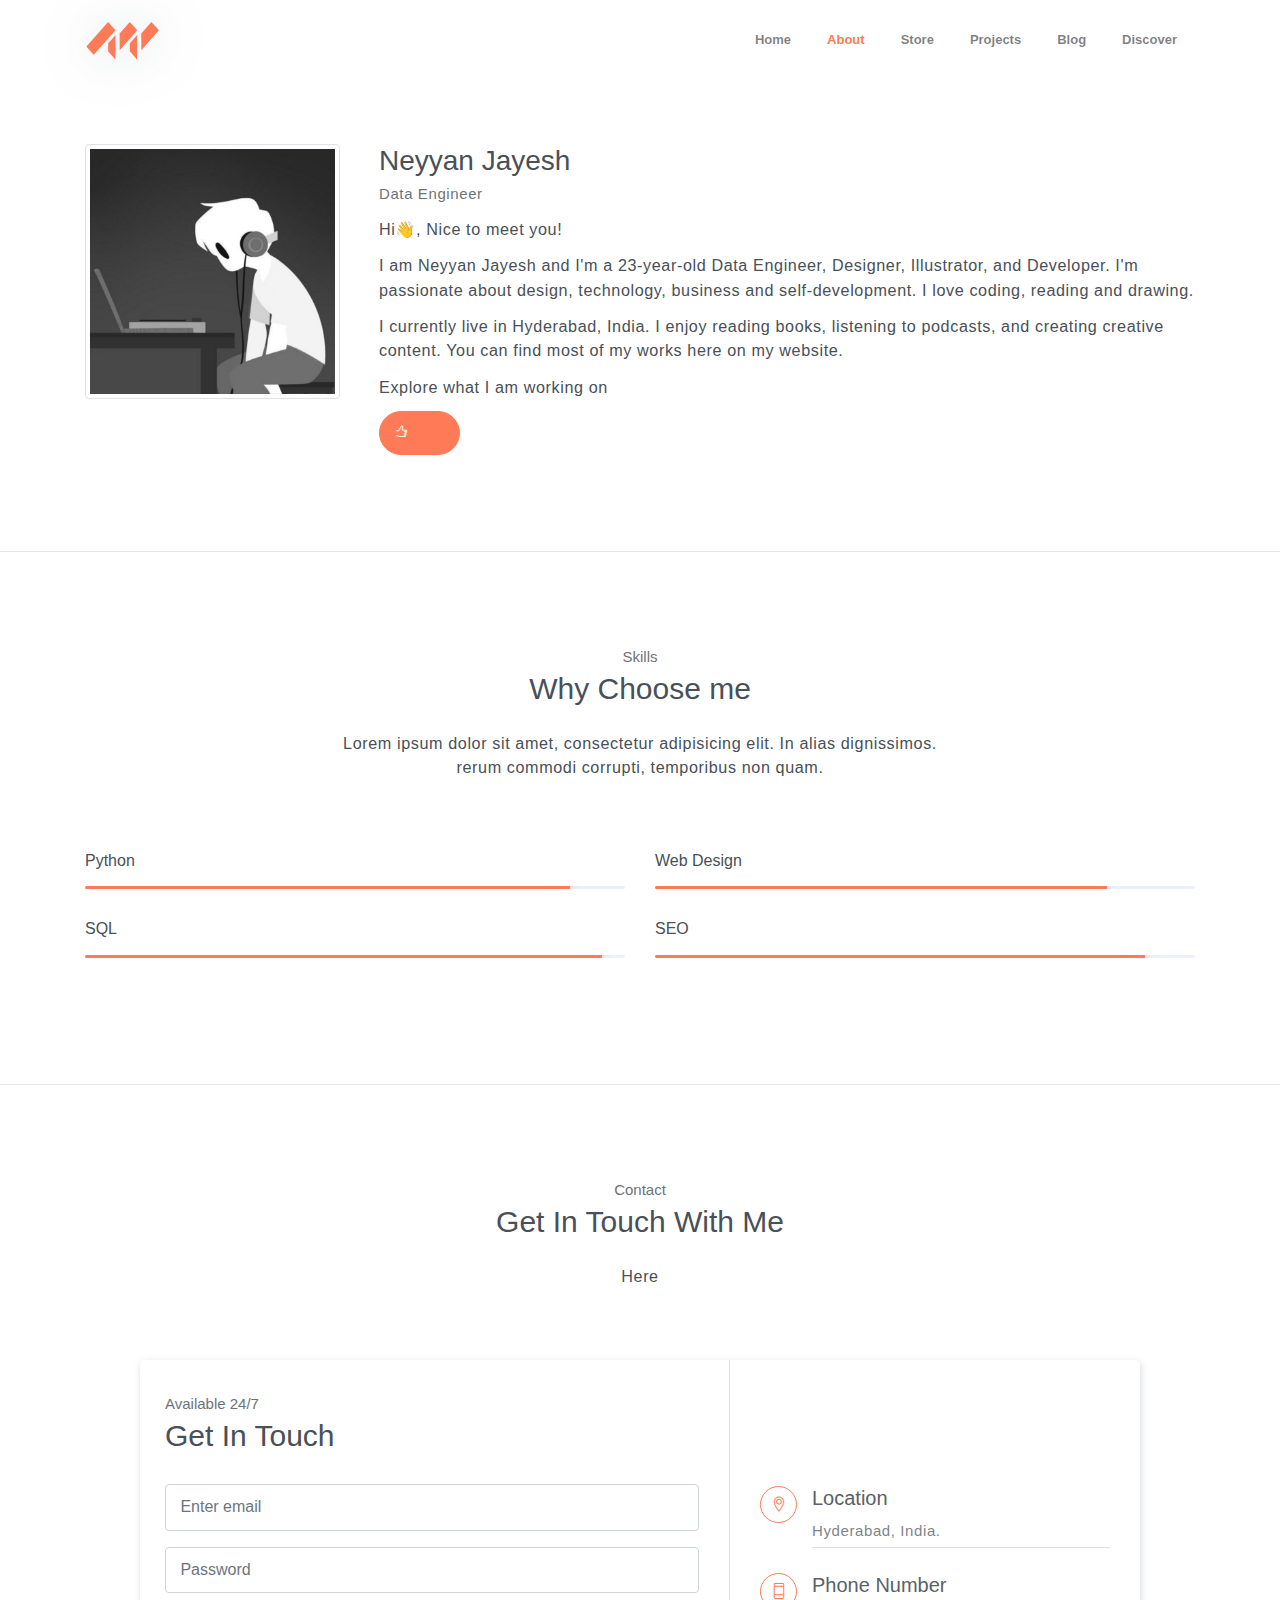
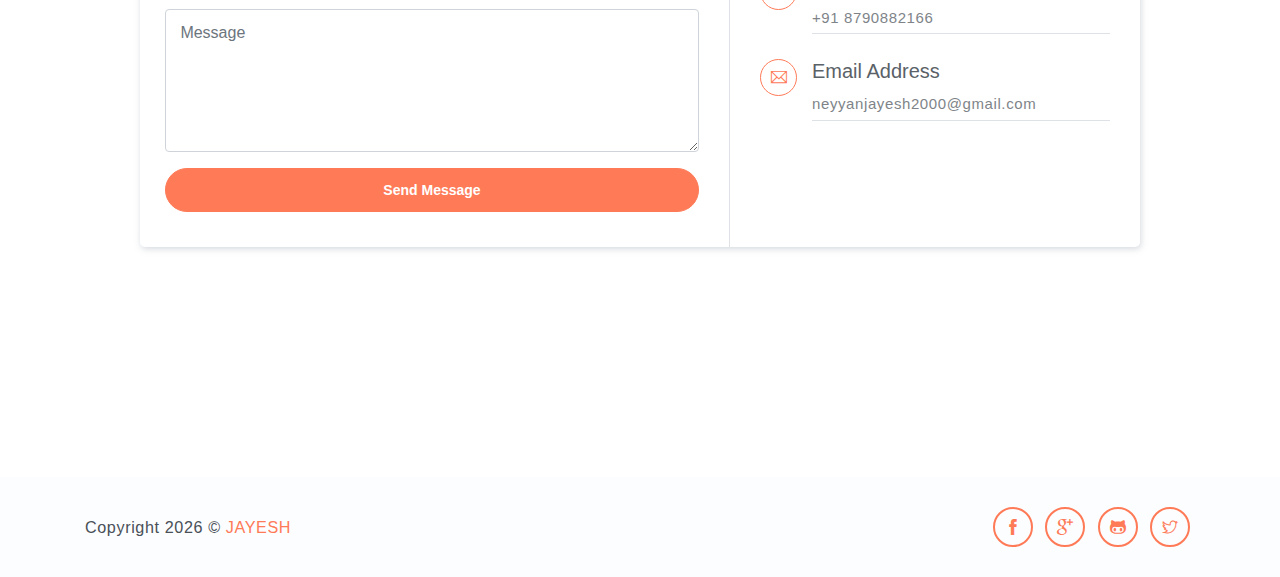
==== about.html @ e0ceaf3d "now" ====
<!DOCTYPE html>
<html lang="en">

<head>
    <title>Neyyan Jayesh | About</title>
    <meta charset="UTF-8">
    <meta name="viewport" content="width=device-width, initial-scale=1.0">
    <meta name="keywords" content="Neyyan Jayesh" />
    <meta name="description" content="Neyyan Jayesh's Personal portfolio." />
    <!-- Robot.txt -->
    <meta name="robots" content="index,follow" />
    <meta name="Googlebot" content="index,follow" />
    <meta name="AdsBot-Google" content="index,follow" />
    <meta property="og:site_name" content="https://Heyjay.in">
    <meta property="og:title" content="Neyyan Jayesh | About">
    <meta property="og:description" content="Neyyan Jayesh's Personal portfolio.">
    <meta property="og:type" content="website">
    <meta property="og:url" content="https://Heyjay.in">
    <meta name="twitter:card" content="summary">
    <meta name="twitter:site" content="https://Heyjay.in">
    <meta name="application-name" content="Neyyan Jayesh | About" />
    <meta name="apple-mobile-web-app-title" content="Neyyan Jayesh | About" />
    <meta name="summary" content="Neyyan Jayesh's Personal portfolio." />
    <!-- font icons -->
    <link rel="stylesheet" href="assets/vendors/themify-icons/css/themify-icons.css">
    <!-- Bootstrap + Steller main styles -->
    <link rel="stylesheet" href="assets/css/steller.css">
</head>

<body data-spy="scroll" data-target=".navbar" data-offset="40" id="home">

    <!-- Page navigation -->
    <nav class="navbar navbar-expand-lg navbar-light fixed-top" data-spy="affix" data-offset-top="0">
        <div class="container">
            <a class="navbar-brand" href="#"><img src="assets/imgs/logo.svg" alt=""></a>
            <button class="navbar-toggler" type="button" data-toggle="collapse" data-target="#navbarSupportedContent"
                aria-controls="navbarSupportedContent" aria-expanded="false" aria-label="Toggle navigation">
                <span class="navbar-toggler-icon"></span>
            </button>

            <div class="collapse navbar-collapse" id="navbarSupportedContent">
                <ul class="navbar-nav ml-auto align-items-center">
                    <li class="nav-item">
                        <a class="nav-link" href="index.html">Home</a>
                    </li>
                    <li class="nav-item">
                        <a class="nav-link" href="#about">About</a>
                    </li>
                    <li class="nav-item">
                        <a class="nav-link" href="Store.html">Store</a>
                    </li>
                    <li class="nav-item">
                        <a class="nav-link" href="projects.html">Projects</a>
                    </li>
                    <li class="nav-item">
                        <a class="nav-link" href="Blog.html">Blog</a>
                    </li>
                    <li class="nav-item">
                        <a class="nav-link" href="#contact">Discover</a>
                    </li>
                </ul>
            </div>
        </div>
    </nav>
    <!-- About section -->
    <section id="about" class="section mt-3">
        <div class="container mt-5">
            <div class="row text-center text-md-left">
                <div class="col-md-3">
                    <img src="assets/imgs/avatar.jpg" alt="" class="img-thumbnail mb-4">
                </div>
                <div class="pl-md-4 col-md-9">
                    <h6 class="title">Neyyan Jayesh</h6>
                    <p class="subtitle">Data Engineer</p>
                    <p>Hi👋, Nice to meet you!</p>
                    <p>I am Neyyan Jayesh and I'm a 23-year-old Data Engineer, Designer, Illustrator, and Developer.
                    I'm passionate about design, technology, business and self-development. I love coding, reading and
                    drawing.
                    </p>
                    <p>I currently live in Hyderabad, India. I enjoy reading books, listening to podcasts, and creating creative content. You can find
                       most of my works here on my website.</p>
                    <p> Explore what I am working on </p>
                    <button class="btn btn-primary rounded"><i class="ti-thumb-up pr-1"></i> <a href="now.html"> <u>now</u></a></button>
                </div>
            </div>
        </div>
    </section>
        <!-- core  -->
        <script src="assets/vendors/jquery/jquery-3.4.1.js"></script>
        <script src="assets/vendors/bootstrap/bootstrap.bundle.js"></script>
        <!-- bootstrap 3 affix -->
        <script src="assets/vendors/bootstrap/bootstrap.affix.js"></script>
        
        <!-- steller js -->
        <script src="assets/js/steller.js"></script>

        <hr>

    <!-- Skills section -->
    <section class="section">
        <div class="container text-center">
            <h6 class="subtitle">Skills</h6>
            <h6 class="section-title mb-4">Why Choose me</h6>
            <p class="mb-5 pb-4">Lorem ipsum dolor sit amet, consectetur adipisicing elit. In alias dignissimos. <br> rerum
                commodi corrupti, temporibus non quam.</p>
    
            <div class="row text-left">
                <div class="col-sm-6">
                    <h6 class="mb-3">Python</h6>
                    <div class="progress">
                        <div class="progress-bar bg-primary" role="progressbar" style="width: 89%;" aria-valuenow="25"
                            aria-valuemin="0" aria-valuemax="100"><span>90%</span></div>
                    </div>
                </div>
                <div class="col-sm-6">
                    <h6 class="mb-3">Web Design</h6>
                    <div class="progress">
                        <div class="progress-bar bg-primary" role="progressbar" style="width: 83%;" aria-valuenow="25"
                            aria-valuemin="0" aria-valuemax="100"><span>30%</span></div>
                    </div>
                </div>
                <div class="col-sm-6">
                    <h6 class="mb-3">SQL</h6>
                    <div class="progress">
                        <div class="progress-bar bg-primary" role="progressbar" style="width: 95%;" aria-valuenow="25"
                            aria-valuemin="0" aria-valuemax="100"><span>95%</span></div>
                    </div>
                </div>
                <div class="col-sm-6">
                    <h6 class="mb-3">SEO</h6>
                    <div class="progress">
                        <div class="progress-bar bg-primary" role="progressbar" style="width: 90%;" aria-valuenow="25"
                            aria-valuemin="0" aria-valuemax="100"><span>90%</span></div>
                    </div>
                </div>
            </div>
        </div>
    </section>
    <!-- End of Skills sections -->

    <hr>

            <!-- Contact Section -->
            <section id="contact" class="position-relative section">
                <div class="container text-center">
                    <h6 class="subtitle">Contact</h6>
                    <h6 class="section-title mb-4">Get In Touch With Me</h6>
                    <p class="mb-5 pb-4">Here</p>
            
                    <div class="contact text-left">
                        <div class="form">
                            <h6 class="subtitle">Available 24/7</h6>
                            <h6 class="section-title mb-4">Get In Touch</h6>
                            <form>
                                <div class="form-group">
                                    <input type="email" class="form-control" id="exampleInputEmail1" aria-describedby="emailHelp"
                                        placeholder="Enter email" required>
                                </div>
                                <div class="form-group">
                                    <input type="password" class="form-control" id="exampleInputPassword1" placeholder="Password"
                                        required>
                                </div>
                                <div class="form-group">
                                    <textarea name="contact-message" id="" cols="30" rows="5" class="form-control"
                                        placeholder="Message"></textarea>
                                </div>
                                <button type="submit" class="btn btn-primary btn-block rounded w-lg">Send Message</button>
                            </form>
                        </div>
                        <div class="contact-infos">
                            <div class="item">
                                <i class="ti-location-pin"></i>
                                <div class="">
                                    <h5>Location</h5>
                                    <p> Hyderabad, India.</p>
                                </div>
                            </div>
                            <div class="item">
                                <i class="ti-mobile"></i>
                                <div>
                                    <h5>Phone Number</h5>
                                    <p>+91 8790882166</p>
                                </div>
                            </div>
                            <div class="item">
                                <i class="ti-email"></i>
                                <div class="mb-0">
                                    <h5>Email Address</h5>
                                    <p>neyyanjayesh2000@gmail.com</p>
                                </div>
                            </div>
                        </div>
                    </div>
                </div>
                <div id="map">
                    <iframe src="https://snazzymaps.com/embed/61257"></iframe>
                </div>
            </section>
            <!-- End of Contact Section -->
        
        <!-- Page Footer -->
        <footer class="page-footer">
            <div class="container">
                <div class="row align-items-center">
                    <div class="col-sm-6">
                        <p>Copyright
                            <script>document.write(new Date().getFullYear())</script> &copy; <a href="http://www.devcrud.com"
                                target="_blank">JAYESH</a>
                        </p>
                    </div>
                    <div class="col-sm-6">
                        <div class="socials">
                            <a class="social-item" href="javascript:void(0)"><i class="ti-facebook"></i></a>
                            <a class="social-item" href="javascript:void(0)"><i class="ti-google"></i></a>
                            <a class="social-item" href="javascript:void(0)"><i class="ti-github"></i></a>
                            <a class="social-item" href="javascript:void(0)"><i class="ti-twitter"></i></a>
                        </div>
                    </div>
                </div>
            </div>
        </footer>
        <!-- End of page footer -->
        <!-- Google tag (gtag.js) -->
        <script async src="https://www.googletagmanager.com/gtag/js?id=G-6GMEVE5NGZ"></script>
        <script>
            window.dataLayer = window.dataLayer || [];
            function gtag() { dataLayer.push(arguments); }
            gtag('js', new Date());

            gtag('config', 'G-6GMEVE5NGZ');
        </script>
</body>
</html>
---- assets/vendors/themify-icons/css/themify-icons.css ----
@font-face {
	font-family: 'themify';
	src:url("../fonts/themify.eot?-fvbane");
	src:url("../fonts/themify.eot?#iefix-fvbane") format("embedded-opentype"),
		url("../fonts/themify.woff?-fvbane") format("woff"),
		url("../fonts/themify.ttf?-fvbane") format("truetype"),
		url("../fonts/themify.svg?-fvbane#themify") format("svg");
	font-weight: normal;
	font-style: normal;
}

[class^="ti-"], [class*=" ti-"] {
	font-family: 'themify';
	speak: none;
	font-style: normal;
	font-weight: normal;
	font-variant: normal;
	text-transform: none;
	line-height: 1;

	/* Better Font Rendering =========== */
	-webkit-font-smoothing: antialiased;
	-moz-osx-font-smoothing: grayscale;
}

.ti-wand:before {
	content: "\e600";
}
.ti-volume:before {
	content: "\e601";
}
.ti-user:before {
	content: "\e602";
}
.ti-unlock:before {
	content: "\e603";
}
.ti-unlink:before {
	content: "\e604";
}
.ti-trash:before {
	content: "\e605";
}
.ti-thought:before {
	content: "\e606";
}
.ti-target:before {
	content: "\e607";
}
.ti-tag:before {
	content: "\e608";
}
.ti-tablet:before {
	content: "\e609";
}
.ti-star:before {
	content: "\e60a";
}
.ti-spray:before {
	content: "\e60b";
}
.ti-signal:before {
	content: "\e60c";
}
.ti-shopping-cart:before {
	content: "\e60d";
}
.ti-shopping-cart-full:before {
	content: "\e60e";
}
.ti-settings:before {
	content: "\e60f";
}
.ti-search:before {
	content: "\e610";
}
.ti-zoom-in:before {
	content: "\e611";
}
.ti-zoom-out:before {
	content: "\e612";
}
.ti-cut:before {
	content: "\e613";
}
.ti-ruler:before {
	content: "\e614";
}
.ti-ruler-pencil:before {
	content: "\e615";
}
.ti-ruler-alt:before {
	content: "\e616";
}
.ti-bookmark:before {
	content: "\e617";
}
.ti-bookmark-alt:before {
	content: "\e618";
}
.ti-reload:before {
	content: "\e619";
}
.ti-plus:before {
	content: "\e61a";
}
.ti-pin:before {
	content: "\e61b";
}
.ti-pencil:before {
	content: "\e61c";
}
.ti-pencil-alt:before {
	content: "\e61d";
}
.ti-paint-roller:before {
	content: "\e61e";
}
.ti-paint-bucket:before {
	content: "\e61f";
}
.ti-na:before {
	content: "\e620";
}
.ti-mobile:before {
	content: "\e621";
}
.ti-minus:before {
	content: "\e622";
}
.ti-medall:before {
	content: "\e623";
}
.ti-medall-alt:before {
	content: "\e624";
}
.ti-marker:before {
	content: "\e625";
}
.ti-marker-alt:before {
	content: "\e626";
}
.ti-arrow-up:before {
	content: "\e627";
}
.ti-arrow-right:before {
	content: "\e628";
}
.ti-arrow-left:before {
	content: "\e629";
}
.ti-arrow-down:before {
	content: "\e62a";
}
.ti-lock:before {
	content: "\e62b";
}
.ti-location-arrow:before {
	content: "\e62c";
}
.ti-link:before {
	content: "\e62d";
}
.ti-layout:before {
	content: "\e62e";
}
.ti-layers:before {
	content: "\e62f";
}
.ti-layers-alt:before {
	content: "\e630";
}
.ti-key:before {
	content: "\e631";
}
.ti-import:before {
	content: "\e632";
}
.ti-image:before {
	content: "\e633";
}
.ti-heart:before {
	content: "\e634";
}
.ti-heart-broken:before {
	content: "\e635";
}
.ti-hand-stop:before {
	content: "\e636";
}
.ti-hand-open:before {
	content: "\e637";
}
.ti-hand-drag:before {
	content: "\e638";
}
.ti-folder:before {
	content: "\e639";
}
.ti-flag:before {
	content: "\e63a";
}
.ti-flag-alt:before {
	content: "\e63b";
}
.ti-flag-alt-2:before {
	content: "\e63c";
}
.ti-eye:before {
	content: "\e63d";
}
.ti-export:before {
	content: "\e63e";
}
.ti-exchange-vertical:before {
	content: "\e63f";
}
.ti-desktop:before {
	content: "\e640";
}
.ti-cup:before {
	content: "\e641";
}
.ti-crown:before {
	content: "\e642";
}
.ti-comments:before {
	content: "\e643";
}
.ti-comment:before {
	content: "\e644";
}
.ti-comment-alt:before {
	content: "\e645";
}
.ti-close:before {
	content: "\e646";
}
.ti-clip:before {
	content: "\e647";
}
.ti-angle-up:before {
	content: "\e648";
}
.ti-angle-right:before {
	content: "\e649";
}
.ti-angle-left:before {
	content: "\e64a";
}
.ti-angle-down:before {
	content: "\e64b";
}
.ti-check:before {
	content: "\e64c";
}
.ti-check-box:before {
	content: "\e64d";
}
.ti-camera:before {
	content: "\e64e";
}
.ti-announcement:before {
	content: "\e64f";
}
.ti-brush:before {
	content: "\e650";
}
.ti-briefcase:before {
	content: "\e651";
}
.ti-bolt:before {
	content: "\e652";
}
.ti-bolt-alt:before {
	content: "\e653";
}
.ti-blackboard:before {
	content: "\e654";
}
.ti-bag:before {
	content: "\e655";
}
.ti-move:before {
	content: "\e656";
}
.ti-arrows-vertical:before {
	content: "\e657";
}
.ti-arrows-horizontal:before {
	content: "\e658";
}
.ti-fullscreen:before {
	content: "\e659";
}
.ti-arrow-top-right:before {
	content: "\e65a";
}
.ti-arrow-top-left:before {
	content: "\e65b";
}
.ti-arrow-circle-up:before {
	content: "\e65c";
}
.ti-arrow-circle-right:before {
	content: "\e65d";
}
.ti-arrow-circle-left:before {
	content: "\e65e";
}
.ti-arrow-circle-down:before {
	content: "\e65f";
}
.ti-angle-double-up:before {
	content: "\e660";
}
.ti-angle-double-right:before {
	content: "\e661";
}
.ti-angle-double-left:before {
	content: "\e662";
}
.ti-angle-double-down:before {
	content: "\e663";
}
.ti-zip:before {
	content: "\e664";
}
.ti-world:before {
	content: "\e665";
}
.ti-wheelchair:before {
	content: "\e666";
}
.ti-view-list:before {
	content: "\e667";
}
.ti-view-list-alt:before {
	content: "\e668";
}
.ti-view-grid:before {
	content: "\e669";
}
.ti-uppercase:before {
	content: "\e66a";
}
.ti-upload:before {
	content: "\e66b";
}
.ti-underline:before {
	content: "\e66c";
}
.ti-truck:before {
	content: "\e66d";
}
.ti-timer:before {
	content: "\e66e";
}
.ti-ticket:before {
	content: "\e66f";
}
.ti-thumb-up:before {
	content: "\e670";
}
.ti-thumb-down:before {
	content: "\e671";
}
.ti-text:before {
	content: "\e672";
}
.ti-stats-up:before {
	content: "\e673";
}
.ti-stats-down:before {
	content: "\e674";
}
.ti-split-v:before {
	content: "\e675";
}
.ti-split-h:before {
	content: "\e676";
}
.ti-smallcap:before {
	content: "\e677";
}
.ti-shine:before {
	content: "\e678";
}
.ti-shift-right:before {
	content: "\e679";
}
.ti-shift-left:before {
	content: "\e67a";
}
.ti-shield:before {
	content: "\e67b";
}
.ti-notepad:before {
	content: "\e67c";
}
.ti-server:before {
	content: "\e67d";
}
.ti-quote-right:before {
	content: "\e67e";
}
.ti-quote-left:before {
	content: "\e67f";
}
.ti-pulse:before {
	content: "\e680";
}
.ti-printer:before {
	content: "\e681";
}
.ti-power-off:before {
	content: "\e682";
}
.ti-plug:before {
	content: "\e683";
}
.ti-pie-chart:before {
	content: "\e684";
}
.ti-paragraph:before {
	content: "\e685";
}
.ti-panel:before {
	content: "\e686";
}
.ti-package:before {
	content: "\e687";
}
.ti-music:before {
	content: "\e688";
}
.ti-music-alt:before {
	content: "\e689";
}
.ti-mouse:before {
	content: "\e68a";
}
.ti-mouse-alt:before {
	content: "\e68b";
}
.ti-money:before {
	content: "\e68c";
}
.ti-microphone:before {
	content: "\e68d";
}
.ti-menu:before {
	content: "\e68e";
}
.ti-menu-alt:before {
	content: "\e68f";
}
.ti-map:before {
	content: "\e690";
}
.ti-map-alt:before {
	content: "\e691";
}
.ti-loop:before {
	content: "\e692";
}
.ti-location-pin:before {
	content: "\e693";
}
.ti-list:before {
	content: "\e694";
}
.ti-light-bulb:before {
	content: "\e695";
}
.ti-Italic:before {
	content: "\e696";
}
.ti-info:before {
	content: "\e697";
}
.ti-infinite:before {
	content: "\e698";
}
.ti-id-badge:before {
	content: "\e699";
}
.ti-hummer:before {
	content: "\e69a";
}
.ti-home:before {
	content: "\e69b";
}
.ti-help:before {
	content: "\e69c";
}
.ti-headphone:before {
	content: "\e69d";
}
.ti-harddrives:before {
	content: "\e69e";
}
.ti-harddrive:before {
	content: "\e69f";
}
.ti-gift:before {
	content: "\e6a0";
}
.ti-game:before {
	content: "\e6a1";
}
.ti-filter:before {
	content: "\e6a2";
}
.ti-files:before {
	content: "\e6a3";
}
.ti-file:before {
	content: "\e6a4";
}
.ti-eraser:before {
	content: "\e6a5";
}
.ti-envelope:before {
	content: "\e6a6";
}
.ti-download:before {
	content: "\e6a7";
}
.ti-direction:before {
	content: "\e6a8";
}
.ti-direction-alt:before {
	content: "\e6a9";
}
.ti-dashboard:before {
	content: "\e6aa";
}
.ti-control-stop:before {
	content: "\e6ab";
}
.ti-control-shuffle:before {
	content: "\e6ac";
}
.ti-control-play:before {
	content: "\e6ad";
}
.ti-control-pause:before {
	content: "\e6ae";
}
.ti-control-forward:before {
	content: "\e6af";
}
.ti-control-backward:before {
	content: "\e6b0";
}
.ti-cloud:before {
	content: "\e6b1";
}
.ti-cloud-up:before {
	content: "\e6b2";
}
.ti-cloud-down:before {
	content: "\e6b3";
}
.ti-clipboard:before {
	content: "\e6b4";
}
.ti-car:before {
	content: "\e6b5";
}
.ti-calendar:before {
	content: "\e6b6";
}
.ti-book:before {
	content: "\e6b7";
}
.ti-bell:before {
	content: "\e6b8";
}
.ti-basketball:before {
	content: "\e6b9";
}
.ti-bar-chart:before {
	content: "\e6ba";
}
.ti-bar-chart-alt:before {
	content: "\e6bb";
}
.ti-back-right:before {
	content: "\e6bc";
}
.ti-back-left:before {
	content: "\e6bd";
}
.ti-arrows-corner:before {
	content: "\e6be";
}
.ti-archive:before {
	content: "\e6bf";
}
.ti-anchor:before {
	content: "\e6c0";
}
.ti-align-right:before {
	content: "\e6c1";
}
.ti-align-left:before {
	content: "\e6c2";
}
.ti-align-justify:before {
	content: "\e6c3";
}
.ti-align-center:before {
	content: "\e6c4";
}
.ti-alert:before {
	content: "\e6c5";
}
.ti-alarm-clock:before {
	content: "\e6c6";
}
.ti-agenda:before {
	content: "\e6c7";
}
.ti-write:before {
	content: "\e6c8";
}
.ti-window:before {
	content: "\e6c9";
}
.ti-widgetized:before {
	content: "\e6ca";
}
.ti-widget:before {
	content: "\e6cb";
}
.ti-widget-alt:before {
	content: "\e6cc";
}
.ti-wallet:before {
	content: "\e6cd";
}
.ti-video-clapper:before {
	content: "\e6ce";
}
.ti-video-camera:before {
	content: "\e6cf";
}
.ti-vector:before {
	content: "\e6d0";
}
.ti-themify-logo:before {
	content: "\e6d1";
}
.ti-themify-favicon:before {
	content: "\e6d2";
}
.ti-themify-favicon-alt:before {
	content: "\e6d3";
}
.ti-support:before {
	content: "\e6d4";
}
.ti-stamp:before {
	content: "\e6d5";
}
.ti-split-v-alt:before {
	content: "\e6d6";
}
.ti-slice:before {
	content: "\e6d7";
}
.ti-shortcode:before {
	content: "\e6d8";
}
.ti-shift-right-alt:before {
	content: "\e6d9";
}
.ti-shift-left-alt:before {
	content: "\e6da";
}
.ti-ruler-alt-2:before {
	content: "\e6db";
}
.ti-receipt:before {
	content: "\e6dc";
}
.ti-pin2:before {
	content: "\e6dd";
}
.ti-pin-alt:before {
	content: "\e6de";
}
.ti-pencil-alt2:before {
	content: "\e6df";
}
.ti-palette:before {
	content: "\e6e0";
}
.ti-more:before {
	content: "\e6e1";
}
.ti-more-alt:before {
	content: "\e6e2";
}
.ti-microphone-alt:before {
	content: "\e6e3";
}
.ti-magnet:before {
	content: "\e6e4";
}
.ti-line-double:before {
	content: "\e6e5";
}
.ti-line-dotted:before {
	content: "\e6e6";
}
.ti-line-dashed:before {
	content: "\e6e7";
}
.ti-layout-width-full:before {
	content: "\e6e8";
}
.ti-layout-width-default:before {
	content: "\e6e9";
}
.ti-layout-width-default-alt:before {
	content: "\e6ea";
}
.ti-layout-tab:before {
	content: "\e6eb";
}
.ti-layout-tab-window:before {
	content: "\e6ec";
}
.ti-layout-tab-v:before {
	content: "\e6ed";
}
.ti-layout-tab-min:before {
	content: "\e6ee";
}
.ti-layout-slider:before {
	content: "\e6ef";
}
.ti-layout-slider-alt:before {
	content: "\e6f0";
}
.ti-layout-sidebar-right:before {
	content: "\e6f1";
}
.ti-layout-sidebar-none:before {
	content: "\e6f2";
}
.ti-layout-sidebar-left:before {
	content: "\e6f3";
}
.ti-layout-placeholder:before {
	content: "\e6f4";
}
.ti-layout-menu:before {
	content: "\e6f5";
}
.ti-layout-menu-v:before {
	content: "\e6f6";
}
.ti-layout-menu-separated:before {
	content: "\e6f7";
}
.ti-layout-menu-full:before {
	content: "\e6f8";
}
.ti-layout-media-right-alt:before {
	content: "\e6f9";
}
.ti-layout-media-right:before {
	content: "\e6fa";
}
.ti-layout-media-overlay:before {
	content: "\e6fb";
}
.ti-layout-media-overlay-alt:before {
	content: "\e6fc";
}
.ti-layout-media-overlay-alt-2:before {
	content: "\e6fd";
}
.ti-layout-media-left-alt:before {
	content: "\e6fe";
}
.ti-layout-media-left:before {
	content: "\e6ff";
}
.ti-layout-media-center-alt:before {
	content: "\e700";
}
.ti-layout-media-center:before {
	content: "\e701";
}
.ti-layout-list-thumb:before {
	content: "\e702";
}
.ti-layout-list-thumb-alt:before {
	content: "\e703";
}
.ti-layout-list-post:before {
	content: "\e704";
}
.ti-layout-list-large-image:before {
	content: "\e705";
}
.ti-layout-line-solid:before {
	content: "\e706";
}
.ti-layout-grid4:before {
	content: "\e707";
}
.ti-layout-grid3:before {
	content: "\e708";
}
.ti-layout-grid2:before {
	content: "\e709";
}
.ti-layout-grid2-thumb:before {
	content: "\e70a";
}
.ti-layout-cta-right:before {
	content: "\e70b";
}
.ti-layout-cta-left:before {
	content: "\e70c";
}
.ti-layout-cta-center:before {
	content: "\e70d";
}
.ti-layout-cta-btn-right:before {
	content: "\e70e";
}
.ti-layout-cta-btn-left:before {
	content: "\e70f";
}
.ti-layout-column4:before {
	content: "\e710";
}
.ti-layout-column3:before {
	content: "\e711";
}
.ti-layout-column2:before {
	content: "\e712";
}
.ti-layout-accordion-separated:before {
	content: "\e713";
}
.ti-layout-accordion-merged:before {
	content: "\e714";
}
.ti-layout-accordion-list:before {
	content: "\e715";
}
.ti-ink-pen:before {
	content: "\e716";
}
.ti-info-alt:before {
	content: "\e717";
}
.ti-help-alt:before {
	content: "\e718";
}
.ti-headphone-alt:before {
	content: "\e719";
}
.ti-hand-point-up:before {
	content: "\e71a";
}
.ti-hand-point-right:before {
	content: "\e71b";
}
.ti-hand-point-left:before {
	content: "\e71c";
}
.ti-hand-point-down:before {
	content: "\e71d";
}
.ti-gallery:before {
	content: "\e71e";
}
.ti-face-smile:before {
	content: "\e71f";
}
.ti-face-sad:before {
	content: "\e720";
}
.ti-credit-card:before {
	content: "\e721";
}
.ti-control-skip-forward:before {
	content: "\e722";
}
.ti-control-skip-backward:before {
	content: "\e723";
}
.ti-control-record:before {
	content: "\e724";
}
.ti-control-eject:before {
	content: "\e725";
}
.ti-comments-smiley:before {
	content: "\e726";
}
.ti-brush-alt:before {
	content: "\e727";
}
.ti-youtube:before {
	content: "\e728";
}
.ti-vimeo:before {
	content: "\e729";
}
.ti-twitter:before {
	content: "\e72a";
}
.ti-time:before {
	content: "\e72b";
}
.ti-tumblr:before {
	content: "\e72c";
}
.ti-skype:before {
	content: "\e72d";
}
.ti-share:before {
	content: "\e72e";
}
.ti-share-alt:before {
	content: "\e72f";
}
.ti-rocket:before {
	content: "\e730";
}
.ti-pinterest:before {
	content: "\e731";
}
.ti-new-window:before {
	content: "\e732";
}
.ti-microsoft:before {
	content: "\e733";
}
.ti-list-ol:before {
	content: "\e734";
}
.ti-linkedin:before {
	content: "\e735";
}
.ti-layout-sidebar-2:before {
	content: "\e736";
}
.ti-layout-grid4-alt:before {
	content: "\e737";
}
.ti-layout-grid3-alt:before {
	content: "\e738";
}
.ti-layout-grid2-alt:before {
	content: "\e739";
}
.ti-layout-column4-alt:before {
	content: "\e73a";
}
.ti-layout-column3-alt:before {
	content: "\e73b";
}
.ti-layout-column2-alt:before {
	content: "\e73c";
}
.ti-instagram:before {
	content: "\e73d";
}
.ti-google:before {
	content: "\e73e";
}
.ti-github:before {
	content: "\e73f";
}
.ti-flickr:before {
	content: "\e740";
}
.ti-facebook:before {
	content: "\e741";
}
.ti-dropbox:before {
	content: "\e742";
}
.ti-dribbble:before {
	content: "\e743";
}
.ti-apple:before {
	content: "\e744";
}
.ti-android:before {
	content: "\e745";
}
.ti-save:before {
	content: "\e746";
}
.ti-save-alt:before {
	content: "\e747";
}
.ti-yahoo:before {
	content: "\e748";
}
.ti-wordpress:before {
	content: "\e749";
}
.ti-vimeo-alt:before {
	content: "\e74a";
}
.ti-twitter-alt:before {
	content: "\e74b";
}
.ti-tumblr-alt:before {
	content: "\e74c";
}
.ti-trello:before {
	content: "\e74d";
}
.ti-stack-overflow:before {
	content: "\e74e";
}
.ti-soundcloud:before {
	content: "\e74f";
}
.ti-sharethis:before {
	content: "\e750";
}
.ti-sharethis-alt:before {
	content: "\e751";
}
.ti-reddit:before {
	content: "\e752";
}
.ti-pinterest-alt:before {
	content: "\e753";
}
.ti-microsoft-alt:before {
	content: "\e754";
}
.ti-linux:before {
	content: "\e755";
}
.ti-jsfiddle:before {
	content: "\e756";
}
.ti-joomla:before {
	content: "\e757";
}
.ti-html5:before {
	content: "\e758";
}
.ti-flickr-alt:before {
	content: "\e759";
}
.ti-email:before {
	content: "\e75a";
}
.ti-drupal:before {
	content: "\e75b";
}
.ti-dropbox-alt:before {
	content: "\e75c";
}
.ti-css3:before {
	content: "\e75d";
}
.ti-rss:before {
	content: "\e75e";
}
.ti-rss-alt:before {
	content: "\e75f";
}
---- assets/css/steller.css ----
:root {
  --blue: #79A9F5;
  --indigo: #C45F90;
  --purple: #A16AE8;
  --pink: #FC8BC0;
  --red: #F85C70;
  --orange: #FF8882;
  --yellow: #FAD02C;
  --green: #A3C14A;
  --teal: #20c997;
  --cyan: #47D8E0;
  --white: #fff;
  --gray: #6c757d;
  --gray-dark: #343a40;
  --primary: #ff7a57;
  --secondary: #6c757d;
  --success: #A3C14A;
  --info: #47D8E0;
  --warning: #FAD02C;
  --danger: #F85C70;
  --light: #f8f9fa;
  --dark: #343a40;
  --breakpoint-xs: 0;
  --breakpoint-sm: 576px;
  --breakpoint-md: 768px;
  --breakpoint-lg: 992px;
  --breakpoint-xl: 1200px;
  --font-family-sans-serif: -apple-system, BlinkMacSystemFont, "Segoe UI", Roboto, "Helvetica Neue", Arial, "Noto Sans", sans-serif, "Apple Color Emoji", "Segoe UI Emoji", "Segoe UI Symbol", "Noto Color Emoji";
  --font-family-monospace: SFMono-Regular, Menlo, Monaco, Consolas, "Liberation Mono", "Courier New", monospace;
}

*,
*::before,
*::after {
  box-sizing: border-box;
}

html {
  font-family: sans-serif;
  line-height: 1.15;
  -webkit-text-size-adjust: 100%;
  -webkit-tap-highlight-color: rgba(0, 0, 0, 0);
}

article, aside, figcaption, figure, footer, header, hgroup, main, nav, section {
  display: block;
}

body {
  margin: 0;
  font-family: -apple-system, BlinkMacSystemFont, "Segoe UI", Roboto, "Helvetica Neue", Arial, "Noto Sans", sans-serif, "Apple Color Emoji", "Segoe UI Emoji", "Segoe UI Symbol", "Noto Color Emoji";
  font-size: 1rem;
  font-weight: 400;
  line-height: 1.5;
  color: #495057;
  text-align: left;
  background-color: #fff;
}

[tabindex="-1"]:focus {
  outline: 0 !important;
}

hr {
  box-sizing: content-box;
  height: 0;
  overflow: visible;
}

h1, h2, h3, h4, h5, h6 {
  margin-top: 0;
  margin-bottom: 0.5rem;
}

p {
  margin-top: 0;
  margin-bottom: 1rem;
}

abbr[title],
abbr[data-original-title] {
  text-decoration: underline;
  -webkit-text-decoration: underline dotted;
          text-decoration: underline dotted;
  cursor: help;
  border-bottom: 0;
  -webkit-text-decoration-skip-ink: none;
          text-decoration-skip-ink: none;
}

address {
  margin-bottom: 1rem;
  font-style: normal;
  line-height: inherit;
}

ol,
ul,
dl {
  margin-top: 0;
  margin-bottom: 1rem;
}

ol ol,
ul ul,
ol ul,
ul ol {
  margin-bottom: 0;
}

dt {
  font-weight: 700;
}

dd {
  margin-bottom: .5rem;
  margin-left: 0;
}

blockquote {
  margin: 0 0 1rem;
}

b,
strong {
  font-weight: bolder;
}

small {
  font-size: 80%;
}

sub,
sup {
  position: relative;
  font-size: 75%;
  line-height: 0;
  vertical-align: baseline;
}

sub {
  bottom: -.25em;
}

sup {
  top: -.5em;
}

a {
  color: #ff7a57;
  text-decoration: none;
  background-color: transparent;
}

a:hover {
  color: #ff3d0b;
  text-decoration: underline;
}

a:not([href]):not([tabindex]) {
  color: inherit;
  text-decoration: none;
}

a:not([href]):not([tabindex]):hover, a:not([href]):not([tabindex]):focus {
  color: inherit;
  text-decoration: none;
}

a:not([href]):not([tabindex]):focus {
  outline: 0;
}

pre,
code,
kbd,
samp {
  font-family: SFMono-Regular, Menlo, Monaco, Consolas, "Liberation Mono", "Courier New", monospace;
  font-size: 1em;
}

pre {
  margin-top: 0;
  margin-bottom: 1rem;
  overflow: auto;
}

figure {
  margin: 0 0 1rem;
}

img {
  vertical-align: middle;
  border-style: none;
}

svg {
  overflow: hidden;
  vertical-align: middle;
}

table {
  border-collapse: collapse;
}

caption {
  padding-top: 0.75rem;
  padding-bottom: 0.75rem;
  color: #6c757d;
  text-align: left;
  caption-side: bottom;
}

th {
  text-align: inherit;
}

label {
  display: inline-block;
  margin-bottom: 0.5rem;
}

button {
  border-radius: 0;
}

button:focus {
  outline: 1px dotted;
  outline: 5px auto -webkit-focus-ring-color;
}

input,
button,
select,
optgroup,
textarea {
  margin: 0;
  font-family: inherit;
  font-size: inherit;
  line-height: inherit;
}

button,
input {
  overflow: visible;
}

button,
select {
  text-transform: none;
}

select {
  word-wrap: normal;
}

button,
[type="button"],
[type="reset"],
[type="submit"] {
  -webkit-appearance: button;
}

button:not(:disabled),
[type="button"]:not(:disabled),
[type="reset"]:not(:disabled),
[type="submit"]:not(:disabled) {
  cursor: pointer;
}

button::-moz-focus-inner,
[type="button"]::-moz-focus-inner,
[type="reset"]::-moz-focus-inner,
[type="submit"]::-moz-focus-inner {
  padding: 0;
  border-style: none;
}

input[type="radio"],
input[type="checkbox"] {
  box-sizing: border-box;
  padding: 0;
}

input[type="date"],
input[type="time"],
input[type="datetime-local"],
input[type="month"] {
  -webkit-appearance: listbox;
}

textarea {
  overflow: auto;
  resize: vertical;
}

fieldset {
  min-width: 0;
  padding: 0;
  margin: 0;
  border: 0;
}

legend {
  display: block;
  width: 100%;
  max-width: 100%;
  padding: 0;
  margin-bottom: .5rem;
  font-size: 1.5rem;
  line-height: inherit;
  color: inherit;
  white-space: normal;
}

progress {
  vertical-align: baseline;
}

[type="number"]::-webkit-inner-spin-button,
[type="number"]::-webkit-outer-spin-button {
  height: auto;
}

[type="search"] {
  outline-offset: -2px;
  -webkit-appearance: none;
}

[type="search"]::-webkit-search-decoration {
  -webkit-appearance: none;
}

::-webkit-file-upload-button {
  font: inherit;
  -webkit-appearance: button;
}

output {
  display: inline-block;
}

summary {
  display: list-item;
  cursor: pointer;
}

template {
  display: none;
}

[hidden] {
  display: none !important;
}

h1, h2, h3, h4, h5, h6,
.h1, .h2, .h3, .h4, .h5, .h6 {
  margin-bottom: 0.5rem;
  font-weight: 500;
  line-height: 1.2;
}

h1, .h1 {
  font-size: 2.5rem;
}

h2, .h2 {
  font-size: 2rem;
}

h3, .h3 {
  font-size: 1.75rem;
}

h4, .h4 {
  font-size: 1.5rem;
}

h5, .h5 {
  font-size: 1.25rem;
}

h6, .h6 {
  font-size: 1rem;
}

.lead {
  font-size: 1.25rem;
  font-weight: 300;
}

.display-1 {
  font-size: 6rem;
  font-weight: 300;
  line-height: 1.2;
}

.display-2 {
  font-size: 5.5rem;
  font-weight: 300;
  line-height: 1.2;
}

.display-3 {
  font-size: 4.5rem;
  font-weight: 300;
  line-height: 1.2;
}

.display-4 {
  font-size: 3.5rem;
  font-weight: 300;
  line-height: 1.2;
}

hr {
  margin-top: 1rem;
  margin-bottom: 1rem;
  border: 0;
  border-top: 1px solid rgba(0, 0, 0, 0.1);
}

small,
.small {
  font-size: 80%;
  font-weight: 400;
}

mark,
.mark {
  padding: 0.2em;
  background-color: #fcf8e3;
}

.list-unstyled {
  padding-left: 0;
  list-style: none;
}

.list-inline {
  padding-left: 0;
  list-style: none;
}

.list-inline-item {
  display: inline-block;
}

.list-inline-item:not(:last-child) {
  margin-right: 0.5rem;
}

.initialism {
  font-size: 90%;
  text-transform: uppercase;
}

.blockquote {
  margin-bottom: 1rem;
  font-size: 1.25rem;
}

.blockquote-footer {
  display: block;
  font-size: 80%;
  color: #6c757d;
}

.blockquote-footer::before {
  content: "\2014\00A0";
}

.img-fluid {
  max-width: 100%;
  height: auto;
}

.img-thumbnail {
  padding: 0.25rem;
  background-color: #fff;
  border: 1px solid #dee2e6;
  border-radius: 0.25rem;
  max-width: 100%;
  height: auto;
}

.figure {
  display: inline-block;
}

.figure-img {
  margin-bottom: 0.5rem;
  line-height: 1;
}

.figure-caption {
  font-size: 90%;
  color: #6c757d;
}

code {
  font-size: 87.5%;
  color: #FC8BC0;
  word-break: break-word;
}

a > code {
  color: inherit;
}

kbd {
  padding: 0.2rem 0.4rem;
  font-size: 87.5%;
  color: #fff;
  background-color: #212529;
  border-radius: 0.2rem;
}

kbd kbd {
  padding: 0;
  font-size: 100%;
  font-weight: 700;
}

pre {
  display: block;
  font-size: 87.5%;
  color: #495057;
}

pre code {
  font-size: inherit;
  color: inherit;
  word-break: normal;
}

.pre-scrollable {
  max-height: 340px;
  overflow-y: scroll;
}

.container {
  width: 100%;
  padding-right: 15px;
  padding-left: 15px;
  margin-right: auto;
  margin-left: auto;
}

@media (min-width: 576px) {
  .container {
    max-width: 540px;
  }
}

@media (min-width: 768px) {
  .container {
    max-width: 720px;
  }
}

@media (min-width: 992px) {
  .container {
    max-width: 960px;
  }
}

@media (min-width: 1200px) {
  .container {
    max-width: 1140px;
  }
}

.container-fluid {
  width: 100%;
  padding-right: 15px;
  padding-left: 15px;
  margin-right: auto;
  margin-left: auto;
}

.row {
  display: -webkit-box;
  display: -webkit-flex;
  display: -ms-flexbox;
  display: flex;
  -webkit-flex-wrap: wrap;
      -ms-flex-wrap: wrap;
          flex-wrap: wrap;
  margin-right: -15px;
  margin-left: -15px;
}

.no-gutters {
  margin-right: 0;
  margin-left: 0;
}

.no-gutters > .col,
.no-gutters > [class*="col-"] {
  padding-right: 0;
  padding-left: 0;
}

.col-1, .col-2, .col-3, .col-4, .col-5, .col-6, .col-7, .col-8, .col-9, .col-10, .col-11, .col-12, .col,
.col-auto, .col-sm-1, .col-sm-2, .col-sm-3, .col-sm-4, .col-sm-5, .col-sm-6, .col-sm-7, .col-sm-8, .col-sm-9, .col-sm-10, .col-sm-11, .col-sm-12, .col-sm,
.col-sm-auto, .col-md-1, .col-md-2, .col-md-3, .col-md-4, .col-md-5, .col-md-6, .col-md-7, .col-md-8, .col-md-9, .col-md-10, .col-md-11, .col-md-12, .col-md,
.col-md-auto, .col-lg-1, .col-lg-2, .col-lg-3, .col-lg-4, .col-lg-5, .col-lg-6, .col-lg-7, .col-lg-8, .col-lg-9, .col-lg-10, .col-lg-11, .col-lg-12, .col-lg,
.col-lg-auto, .col-xl-1, .col-xl-2, .col-xl-3, .col-xl-4, .col-xl-5, .col-xl-6, .col-xl-7, .col-xl-8, .col-xl-9, .col-xl-10, .col-xl-11, .col-xl-12, .col-xl,
.col-xl-auto {
  position: relative;
  width: 100%;
  padding-right: 15px;
  padding-left: 15px;
}

.col {
  -webkit-flex-basis: 0;
      -ms-flex-preferred-size: 0;
          flex-basis: 0;
  -webkit-box-flex: 1;
  -webkit-flex-grow: 1;
      -ms-flex-positive: 1;
          flex-grow: 1;
  max-width: 100%;
}

.col-auto {
  -webkit-box-flex: 0;
  -webkit-flex: 0 0 auto;
      -ms-flex: 0 0 auto;
          flex: 0 0 auto;
  width: auto;
  max-width: 100%;
}

.col-1 {
  -webkit-box-flex: 0;
  -webkit-flex: 0 0 8.33333%;
      -ms-flex: 0 0 8.33333%;
          flex: 0 0 8.33333%;
  max-width: 8.33333%;
}

.col-2 {
  -webkit-box-flex: 0;
  -webkit-flex: 0 0 16.66667%;
      -ms-flex: 0 0 16.66667%;
          flex: 0 0 16.66667%;
  max-width: 16.66667%;
}

.col-3 {
  -webkit-box-flex: 0;
  -webkit-flex: 0 0 25%;
      -ms-flex: 0 0 25%;
          flex: 0 0 25%;
  max-width: 25%;
}

.col-4 {
  -webkit-box-flex: 0;
  -webkit-flex: 0 0 33.33333%;
      -ms-flex: 0 0 33.33333%;
          flex: 0 0 33.33333%;
  max-width: 33.33333%;
}

.col-5 {
  -webkit-box-flex: 0;
  -webkit-flex: 0 0 41.66667%;
      -ms-flex: 0 0 41.66667%;
          flex: 0 0 41.66667%;
  max-width: 41.66667%;
}

.col-6 {
  -webkit-box-flex: 0;
  -webkit-flex: 0 0 50%;
      -ms-flex: 0 0 50%;
          flex: 0 0 50%;
  max-width: 50%;
}

.col-7 {
  -webkit-box-flex: 0;
  -webkit-flex: 0 0 58.33333%;
      -ms-flex: 0 0 58.33333%;
          flex: 0 0 58.33333%;
  max-width: 58.33333%;
}

.col-8 {
  -webkit-box-flex: 0;
  -webkit-flex: 0 0 66.66667%;
      -ms-flex: 0 0 66.66667%;
          flex: 0 0 66.66667%;
  max-width: 66.66667%;
}

.col-9 {
  -webkit-box-flex: 0;
  -webkit-flex: 0 0 75%;
      -ms-flex: 0 0 75%;
          flex: 0 0 75%;
  max-width: 75%;
}

.col-10 {
  -webkit-box-flex: 0;
  -webkit-flex: 0 0 83.33333%;
      -ms-flex: 0 0 83.33333%;
          flex: 0 0 83.33333%;
  max-width: 83.33333%;
}

.col-11 {
  -webkit-box-flex: 0;
  -webkit-flex: 0 0 91.66667%;
      -ms-flex: 0 0 91.66667%;
          flex: 0 0 91.66667%;
  max-width: 91.66667%;
}

.col-12 {
  -webkit-box-flex: 0;
  -webkit-flex: 0 0 100%;
      -ms-flex: 0 0 100%;
          flex: 0 0 100%;
  max-width: 100%;
}

.order-first {
  -webkit-box-ordinal-group: 0;
  -webkit-order: -1;
      -ms-flex-order: -1;
          order: -1;
}

.order-last {
  -webkit-box-ordinal-group: 14;
  -webkit-order: 13;
      -ms-flex-order: 13;
          order: 13;
}

.order-0 {
  -webkit-box-ordinal-group: 1;
  -webkit-order: 0;
      -ms-flex-order: 0;
          order: 0;
}

.order-1 {
  -webkit-box-ordinal-group: 2;
  -webkit-order: 1;
      -ms-flex-order: 1;
          order: 1;
}

.order-2 {
  -webkit-box-ordinal-group: 3;
  -webkit-order: 2;
      -ms-flex-order: 2;
          order: 2;
}

.order-3 {
  -webkit-box-ordinal-group: 4;
  -webkit-order: 3;
      -ms-flex-order: 3;
          order: 3;
}

.order-4 {
  -webkit-box-ordinal-group: 5;
  -webkit-order: 4;
      -ms-flex-order: 4;
          order: 4;
}

.order-5 {
  -webkit-box-ordinal-group: 6;
  -webkit-order: 5;
      -ms-flex-order: 5;
          order: 5;
}

.order-6 {
  -webkit-box-ordinal-group: 7;
  -webkit-order: 6;
      -ms-flex-order: 6;
          order: 6;
}

.order-7 {
  -webkit-box-ordinal-group: 8;
  -webkit-order: 7;
      -ms-flex-order: 7;
          order: 7;
}

.order-8 {
  -webkit-box-ordinal-group: 9;
  -webkit-order: 8;
      -ms-flex-order: 8;
          order: 8;
}

.order-9 {
  -webkit-box-ordinal-group: 10;
  -webkit-order: 9;
      -ms-flex-order: 9;
          order: 9;
}

.order-10 {
  -webkit-box-ordinal-group: 11;
  -webkit-order: 10;
      -ms-flex-order: 10;
          order: 10;
}

.order-11 {
  -webkit-box-ordinal-group: 12;
  -webkit-order: 11;
      -ms-flex-order: 11;
          order: 11;
}

.order-12 {
  -webkit-box-ordinal-group: 13;
  -webkit-order: 12;
      -ms-flex-order: 12;
          order: 12;
}

.offset-1 {
  margin-left: 8.33333%;
}

.offset-2 {
  margin-left: 16.66667%;
}

.offset-3 {
  margin-left: 25%;
}

.offset-4 {
  margin-left: 33.33333%;
}

.offset-5 {
  margin-left: 41.66667%;
}

.offset-6 {
  margin-left: 50%;
}

.offset-7 {
  margin-left: 58.33333%;
}

.offset-8 {
  margin-left: 66.66667%;
}

.offset-9 {
  margin-left: 75%;
}

.offset-10 {
  margin-left: 83.33333%;
}

.offset-11 {
  margin-left: 91.66667%;
}

@media (min-width: 576px) {
  .col-sm {
    -webkit-flex-basis: 0;
        -ms-flex-preferred-size: 0;
            flex-basis: 0;
    -webkit-box-flex: 1;
    -webkit-flex-grow: 1;
        -ms-flex-positive: 1;
            flex-grow: 1;
    max-width: 100%;
  }
  .col-sm-auto {
    -webkit-box-flex: 0;
    -webkit-flex: 0 0 auto;
        -ms-flex: 0 0 auto;
            flex: 0 0 auto;
    width: auto;
    max-width: 100%;
  }
  .col-sm-1 {
    -webkit-box-flex: 0;
    -webkit-flex: 0 0 8.33333%;
        -ms-flex: 0 0 8.33333%;
            flex: 0 0 8.33333%;
    max-width: 8.33333%;
  }
  .col-sm-2 {
    -webkit-box-flex: 0;
    -webkit-flex: 0 0 16.66667%;
        -ms-flex: 0 0 16.66667%;
            flex: 0 0 16.66667%;
    max-width: 16.66667%;
  }
  .col-sm-3 {
    -webkit-box-flex: 0;
    -webkit-flex: 0 0 25%;
        -ms-flex: 0 0 25%;
            flex: 0 0 25%;
    max-width: 25%;
  }
  .col-sm-4 {
    -webkit-box-flex: 0;
    -webkit-flex: 0 0 33.33333%;
        -ms-flex: 0 0 33.33333%;
            flex: 0 0 33.33333%;
    max-width: 33.33333%;
  }
  .col-sm-5 {
    -webkit-box-flex: 0;
    -webkit-flex: 0 0 41.66667%;
        -ms-flex: 0 0 41.66667%;
            flex: 0 0 41.66667%;
    max-width: 41.66667%;
  }
  .col-sm-6 {
    -webkit-box-flex: 0;
    -webkit-flex: 0 0 50%;
        -ms-flex: 0 0 50%;
            flex: 0 0 50%;
    max-width: 50%;
  }
  .col-sm-7 {
    -webkit-box-flex: 0;
    -webkit-flex: 0 0 58.33333%;
        -ms-flex: 0 0 58.33333%;
            flex: 0 0 58.33333%;
    max-width: 58.33333%;
  }
  .col-sm-8 {
    -webkit-box-flex: 0;
    -webkit-flex: 0 0 66.66667%;
        -ms-flex: 0 0 66.66667%;
            flex: 0 0 66.66667%;
    max-width: 66.66667%;
  }
  .col-sm-9 {
    -webkit-box-flex: 0;
    -webkit-flex: 0 0 75%;
        -ms-flex: 0 0 75%;
            flex: 0 0 75%;
    max-width: 75%;
  }
  .col-sm-10 {
    -webkit-box-flex: 0;
    -webkit-flex: 0 0 83.33333%;
        -ms-flex: 0 0 83.33333%;
            flex: 0 0 83.33333%;
    max-width: 83.33333%;
  }
  .col-sm-11 {
    -webkit-box-flex: 0;
    -webkit-flex: 0 0 91.66667%;
        -ms-flex: 0 0 91.66667%;
            flex: 0 0 91.66667%;
    max-width: 91.66667%;
  }
  .col-sm-12 {
    -webkit-box-flex: 0;
    -webkit-flex: 0 0 100%;
        -ms-flex: 0 0 100%;
            flex: 0 0 100%;
    max-width: 100%;
  }
  .order-sm-first {
    -webkit-box-ordinal-group: 0;
    -webkit-order: -1;
        -ms-flex-order: -1;
            order: -1;
  }
  .order-sm-last {
    -webkit-box-ordinal-group: 14;
    -webkit-order: 13;
        -ms-flex-order: 13;
            order: 13;
  }
  .order-sm-0 {
    -webkit-box-ordinal-group: 1;
    -webkit-order: 0;
        -ms-flex-order: 0;
            order: 0;
  }
  .order-sm-1 {
    -webkit-box-ordinal-group: 2;
    -webkit-order: 1;
        -ms-flex-order: 1;
            order: 1;
  }
  .order-sm-2 {
    -webkit-box-ordinal-group: 3;
    -webkit-order: 2;
        -ms-flex-order: 2;
            order: 2;
  }
  .order-sm-3 {
    -webkit-box-ordinal-group: 4;
    -webkit-order: 3;
        -ms-flex-order: 3;
            order: 3;
  }
  .order-sm-4 {
    -webkit-box-ordinal-group: 5;
    -webkit-order: 4;
        -ms-flex-order: 4;
            order: 4;
  }
  .order-sm-5 {
    -webkit-box-ordinal-group: 6;
    -webkit-order: 5;
        -ms-flex-order: 5;
            order: 5;
  }
  .order-sm-6 {
    -webkit-box-ordinal-group: 7;
    -webkit-order: 6;
        -ms-flex-order: 6;
            order: 6;
  }
  .order-sm-7 {
    -webkit-box-ordinal-group: 8;
    -webkit-order: 7;
        -ms-flex-order: 7;
            order: 7;
  }
  .order-sm-8 {
    -webkit-box-ordinal-group: 9;
    -webkit-order: 8;
        -ms-flex-order: 8;
            order: 8;
  }
  .order-sm-9 {
    -webkit-box-ordinal-group: 10;
    -webkit-order: 9;
        -ms-flex-order: 9;
            order: 9;
  }
  .order-sm-10 {
    -webkit-box-ordinal-group: 11;
    -webkit-order: 10;
        -ms-flex-order: 10;
            order: 10;
  }
  .order-sm-11 {
    -webkit-box-ordinal-group: 12;
    -webkit-order: 11;
        -ms-flex-order: 11;
            order: 11;
  }
  .order-sm-12 {
    -webkit-box-ordinal-group: 13;
    -webkit-order: 12;
        -ms-flex-order: 12;
            order: 12;
  }
  .offset-sm-0 {
    margin-left: 0;
  }
  .offset-sm-1 {
    margin-left: 8.33333%;
  }
  .offset-sm-2 {
    margin-left: 16.66667%;
  }
  .offset-sm-3 {
    margin-left: 25%;
  }
  .offset-sm-4 {
    margin-left: 33.33333%;
  }
  .offset-sm-5 {
    margin-left: 41.66667%;
  }
  .offset-sm-6 {
    margin-left: 50%;
  }
  .offset-sm-7 {
    margin-left: 58.33333%;
  }
  .offset-sm-8 {
    margin-left: 66.66667%;
  }
  .offset-sm-9 {
    margin-left: 75%;
  }
  .offset-sm-10 {
    margin-left: 83.33333%;
  }
  .offset-sm-11 {
    margin-left: 91.66667%;
  }
}

@media (min-width: 768px) {
  .col-md {
    -webkit-flex-basis: 0;
        -ms-flex-preferred-size: 0;
            flex-basis: 0;
    -webkit-box-flex: 1;
    -webkit-flex-grow: 1;
        -ms-flex-positive: 1;
            flex-grow: 1;
    max-width: 100%;
  }
  .col-md-auto {
    -webkit-box-flex: 0;
    -webkit-flex: 0 0 auto;
        -ms-flex: 0 0 auto;
            flex: 0 0 auto;
    width: auto;
    max-width: 100%;
  }
  .col-md-1 {
    -webkit-box-flex: 0;
    -webkit-flex: 0 0 8.33333%;
        -ms-flex: 0 0 8.33333%;
            flex: 0 0 8.33333%;
    max-width: 8.33333%;
  }
  .col-md-2 {
    -webkit-box-flex: 0;
    -webkit-flex: 0 0 16.66667%;
        -ms-flex: 0 0 16.66667%;
            flex: 0 0 16.66667%;
    max-width: 16.66667%;
  }
  .col-md-3 {
    -webkit-box-flex: 0;
    -webkit-flex: 0 0 25%;
        -ms-flex: 0 0 25%;
            flex: 0 0 25%;
    max-width: 25%;
  }
  .col-md-4 {
    -webkit-box-flex: 0;
    -webkit-flex: 0 0 33.33333%;
        -ms-flex: 0 0 33.33333%;
            flex: 0 0 33.33333%;
    max-width: 33.33333%;
  }
  .col-md-5 {
    -webkit-box-flex: 0;
    -webkit-flex: 0 0 41.66667%;
        -ms-flex: 0 0 41.66667%;
            flex: 0 0 41.66667%;
    max-width: 41.66667%;
  }
  .col-md-6 {
    -webkit-box-flex: 0;
    -webkit-flex: 0 0 50%;
        -ms-flex: 0 0 50%;
            flex: 0 0 50%;
    max-width: 50%;
  }
  .col-md-7 {
    -webkit-box-flex: 0;
    -webkit-flex: 0 0 58.33333%;
        -ms-flex: 0 0 58.33333%;
            flex: 0 0 58.33333%;
    max-width: 58.33333%;
  }
  .col-md-8 {
    -webkit-box-flex: 0;
    -webkit-flex: 0 0 66.66667%;
        -ms-flex: 0 0 66.66667%;
            flex: 0 0 66.66667%;
    max-width: 66.66667%;
  }
  .col-md-9 {
    -webkit-box-flex: 0;
    -webkit-flex: 0 0 75%;
        -ms-flex: 0 0 75%;
            flex: 0 0 75%;
    max-width: 75%;
  }
  .col-md-10 {
    -webkit-box-flex: 0;
    -webkit-flex: 0 0 83.33333%;
        -ms-flex: 0 0 83.33333%;
            flex: 0 0 83.33333%;
    max-width: 83.33333%;
  }
  .col-md-11 {
    -webkit-box-flex: 0;
    -webkit-flex: 0 0 91.66667%;
        -ms-flex: 0 0 91.66667%;
            flex: 0 0 91.66667%;
    max-width: 91.66667%;
  }
  .col-md-12 {
    -webkit-box-flex: 0;
    -webkit-flex: 0 0 100%;
        -ms-flex: 0 0 100%;
            flex: 0 0 100%;
    max-width: 100%;
  }
  .order-md-first {
    -webkit-box-ordinal-group: 0;
    -webkit-order: -1;
        -ms-flex-order: -1;
            order: -1;
  }
  .order-md-last {
    -webkit-box-ordinal-group: 14;
    -webkit-order: 13;
        -ms-flex-order: 13;
            order: 13;
  }
  .order-md-0 {
    -webkit-box-ordinal-group: 1;
    -webkit-order: 0;
        -ms-flex-order: 0;
            order: 0;
  }
  .order-md-1 {
    -webkit-box-ordinal-group: 2;
    -webkit-order: 1;
        -ms-flex-order: 1;
            order: 1;
  }
  .order-md-2 {
    -webkit-box-ordinal-group: 3;
    -webkit-order: 2;
        -ms-flex-order: 2;
            order: 2;
  }
  .order-md-3 {
    -webkit-box-ordinal-group: 4;
    -webkit-order: 3;
        -ms-flex-order: 3;
            order: 3;
  }
  .order-md-4 {
    -webkit-box-ordinal-group: 5;
    -webkit-order: 4;
        -ms-flex-order: 4;
            order: 4;
  }
  .order-md-5 {
    -webkit-box-ordinal-group: 6;
    -webkit-order: 5;
        -ms-flex-order: 5;
            order: 5;
  }
  .order-md-6 {
    -webkit-box-ordinal-group: 7;
    -webkit-order: 6;
        -ms-flex-order: 6;
            order: 6;
  }
  .order-md-7 {
    -webkit-box-ordinal-group: 8;
    -webkit-order: 7;
        -ms-flex-order: 7;
            order: 7;
  }
  .order-md-8 {
    -webkit-box-ordinal-group: 9;
    -webkit-order: 8;
        -ms-flex-order: 8;
            order: 8;
  }
  .order-md-9 {
    -webkit-box-ordinal-group: 10;
    -webkit-order: 9;
        -ms-flex-order: 9;
            order: 9;
  }
  .order-md-10 {
    -webkit-box-ordinal-group: 11;
    -webkit-order: 10;
        -ms-flex-order: 10;
            order: 10;
  }
  .order-md-11 {
    -webkit-box-ordinal-group: 12;
    -webkit-order: 11;
        -ms-flex-order: 11;
            order: 11;
  }
  .order-md-12 {
    -webkit-box-ordinal-group: 13;
    -webkit-order: 12;
        -ms-flex-order: 12;
            order: 12;
  }
  .offset-md-0 {
    margin-left: 0;
  }
  .offset-md-1 {
    margin-left: 8.33333%;
  }
  .offset-md-2 {
    margin-left: 16.66667%;
  }
  .offset-md-3 {
    margin-left: 25%;
  }
  .offset-md-4 {
    margin-left: 33.33333%;
  }
  .offset-md-5 {
    margin-left: 41.66667%;
  }
  .offset-md-6 {
    margin-left: 50%;
  }
  .offset-md-7 {
    margin-left: 58.33333%;
  }
  .offset-md-8 {
    margin-left: 66.66667%;
  }
  .offset-md-9 {
    margin-left: 75%;
  }
  .offset-md-10 {
    margin-left: 83.33333%;
  }
  .offset-md-11 {
    margin-left: 91.66667%;
  }
}

@media (min-width: 992px) {
  .col-lg {
    -webkit-flex-basis: 0;
        -ms-flex-preferred-size: 0;
            flex-basis: 0;
    -webkit-box-flex: 1;
    -webkit-flex-grow: 1;
        -ms-flex-positive: 1;
            flex-grow: 1;
    max-width: 100%;
  }
  .col-lg-auto {
    -webkit-box-flex: 0;
    -webkit-flex: 0 0 auto;
        -ms-flex: 0 0 auto;
            flex: 0 0 auto;
    width: auto;
    max-width: 100%;
  }
  .col-lg-1 {
    -webkit-box-flex: 0;
    -webkit-flex: 0 0 8.33333%;
        -ms-flex: 0 0 8.33333%;
            flex: 0 0 8.33333%;
    max-width: 8.33333%;
  }
  .col-lg-2 {
    -webkit-box-flex: 0;
    -webkit-flex: 0 0 16.66667%;
        -ms-flex: 0 0 16.66667%;
            flex: 0 0 16.66667%;
    max-width: 16.66667%;
  }
  .col-lg-3 {
    -webkit-box-flex: 0;
    -webkit-flex: 0 0 25%;
        -ms-flex: 0 0 25%;
            flex: 0 0 25%;
    max-width: 25%;
  }
  .col-lg-4 {
    -webkit-box-flex: 0;
    -webkit-flex: 0 0 33.33333%;
        -ms-flex: 0 0 33.33333%;
            flex: 0 0 33.33333%;
    max-width: 33.33333%;
  }
  .col-lg-5 {
    -webkit-box-flex: 0;
    -webkit-flex: 0 0 41.66667%;
        -ms-flex: 0 0 41.66667%;
            flex: 0 0 41.66667%;
    max-width: 41.66667%;
  }
  .col-lg-6 {
    -webkit-box-flex: 0;
    -webkit-flex: 0 0 50%;
        -ms-flex: 0 0 50%;
            flex: 0 0 50%;
    max-width: 50%;
  }
  .col-lg-7 {
    -webkit-box-flex: 0;
    -webkit-flex: 0 0 58.33333%;
        -ms-flex: 0 0 58.33333%;
            flex: 0 0 58.33333%;
    max-width: 58.33333%;
  }
  .col-lg-8 {
    -webkit-box-flex: 0;
    -webkit-flex: 0 0 66.66667%;
        -ms-flex: 0 0 66.66667%;
            flex: 0 0 66.66667%;
    max-width: 66.66667%;
  }
  .col-lg-9 {
    -webkit-box-flex: 0;
    -webkit-flex: 0 0 75%;
        -ms-flex: 0 0 75%;
            flex: 0 0 75%;
    max-width: 75%;
  }
  .col-lg-10 {
    -webkit-box-flex: 0;
    -webkit-flex: 0 0 83.33333%;
        -ms-flex: 0 0 83.33333%;
            flex: 0 0 83.33333%;
    max-width: 83.33333%;
  }
  .col-lg-11 {
    -webkit-box-flex: 0;
    -webkit-flex: 0 0 91.66667%;
        -ms-flex: 0 0 91.66667%;
            flex: 0 0 91.66667%;
    max-width: 91.66667%;
  }
  .col-lg-12 {
    -webkit-box-flex: 0;
    -webkit-flex: 0 0 100%;
        -ms-flex: 0 0 100%;
            flex: 0 0 100%;
    max-width: 100%;
  }
  .order-lg-first {
    -webkit-box-ordinal-group: 0;
    -webkit-order: -1;
        -ms-flex-order: -1;
            order: -1;
  }
  .order-lg-last {
    -webkit-box-ordinal-group: 14;
    -webkit-order: 13;
        -ms-flex-order: 13;
            order: 13;
  }
  .order-lg-0 {
    -webkit-box-ordinal-group: 1;
    -webkit-order: 0;
        -ms-flex-order: 0;
            order: 0;
  }
  .order-lg-1 {
    -webkit-box-ordinal-group: 2;
    -webkit-order: 1;
        -ms-flex-order: 1;
            order: 1;
  }
  .order-lg-2 {
    -webkit-box-ordinal-group: 3;
    -webkit-order: 2;
        -ms-flex-order: 2;
            order: 2;
  }
  .order-lg-3 {
    -webkit-box-ordinal-group: 4;
    -webkit-order: 3;
        -ms-flex-order: 3;
            order: 3;
  }
  .order-lg-4 {
    -webkit-box-ordinal-group: 5;
    -webkit-order: 4;
        -ms-flex-order: 4;
            order: 4;
  }
  .order-lg-5 {
    -webkit-box-ordinal-group: 6;
    -webkit-order: 5;
        -ms-flex-order: 5;
            order: 5;
  }
  .order-lg-6 {
    -webkit-box-ordinal-group: 7;
    -webkit-order: 6;
        -ms-flex-order: 6;
            order: 6;
  }
  .order-lg-7 {
    -webkit-box-ordinal-group: 8;
    -webkit-order: 7;
        -ms-flex-order: 7;
            order: 7;
  }
  .order-lg-8 {
    -webkit-box-ordinal-group: 9;
    -webkit-order: 8;
        -ms-flex-order: 8;
            order: 8;
  }
  .order-lg-9 {
    -webkit-box-ordinal-group: 10;
    -webkit-order: 9;
        -ms-flex-order: 9;
            order: 9;
  }
  .order-lg-10 {
    -webkit-box-ordinal-group: 11;
    -webkit-order: 10;
        -ms-flex-order: 10;
            order: 10;
  }
  .order-lg-11 {
    -webkit-box-ordinal-group: 12;
    -webkit-order: 11;
        -ms-flex-order: 11;
            order: 11;
  }
  .order-lg-12 {
    -webkit-box-ordinal-group: 13;
    -webkit-order: 12;
        -ms-flex-order: 12;
            order: 12;
  }
  .offset-lg-0 {
    margin-left: 0;
  }
  .offset-lg-1 {
    margin-left: 8.33333%;
  }
  .offset-lg-2 {
    margin-left: 16.66667%;
  }
  .offset-lg-3 {
    margin-left: 25%;
  }
  .offset-lg-4 {
    margin-left: 33.33333%;
  }
  .offset-lg-5 {
    margin-left: 41.66667%;
  }
  .offset-lg-6 {
    margin-left: 50%;
  }
  .offset-lg-7 {
    margin-left: 58.33333%;
  }
  .offset-lg-8 {
    margin-left: 66.66667%;
  }
  .offset-lg-9 {
    margin-left: 75%;
  }
  .offset-lg-10 {
    margin-left: 83.33333%;
  }
  .offset-lg-11 {
    margin-left: 91.66667%;
  }
}

@media (min-width: 1200px) {
  .col-xl {
    -webkit-flex-basis: 0;
        -ms-flex-preferred-size: 0;
            flex-basis: 0;
    -webkit-box-flex: 1;
    -webkit-flex-grow: 1;
        -ms-flex-positive: 1;
            flex-grow: 1;
    max-width: 100%;
  }
  .col-xl-auto {
    -webkit-box-flex: 0;
    -webkit-flex: 0 0 auto;
        -ms-flex: 0 0 auto;
            flex: 0 0 auto;
    width: auto;
    max-width: 100%;
  }
  .col-xl-1 {
    -webkit-box-flex: 0;
    -webkit-flex: 0 0 8.33333%;
        -ms-flex: 0 0 8.33333%;
            flex: 0 0 8.33333%;
    max-width: 8.33333%;
  }
  .col-xl-2 {
    -webkit-box-flex: 0;
    -webkit-flex: 0 0 16.66667%;
        -ms-flex: 0 0 16.66667%;
            flex: 0 0 16.66667%;
    max-width: 16.66667%;
  }
  .col-xl-3 {
    -webkit-box-flex: 0;
    -webkit-flex: 0 0 25%;
        -ms-flex: 0 0 25%;
            flex: 0 0 25%;
    max-width: 25%;
  }
  .col-xl-4 {
    -webkit-box-flex: 0;
    -webkit-flex: 0 0 33.33333%;
        -ms-flex: 0 0 33.33333%;
            flex: 0 0 33.33333%;
    max-width: 33.33333%;
  }
  .col-xl-5 {
    -webkit-box-flex: 0;
    -webkit-flex: 0 0 41.66667%;
        -ms-flex: 0 0 41.66667%;
            flex: 0 0 41.66667%;
    max-width: 41.66667%;
  }
  .col-xl-6 {
    -webkit-box-flex: 0;
    -webkit-flex: 0 0 50%;
        -ms-flex: 0 0 50%;
            flex: 0 0 50%;
    max-width: 50%;
  }
  .col-xl-7 {
    -webkit-box-flex: 0;
    -webkit-flex: 0 0 58.33333%;
        -ms-flex: 0 0 58.33333%;
            flex: 0 0 58.33333%;
    max-width: 58.33333%;
  }
  .col-xl-8 {
    -webkit-box-flex: 0;
    -webkit-flex: 0 0 66.66667%;
        -ms-flex: 0 0 66.66667%;
            flex: 0 0 66.66667%;
    max-width: 66.66667%;
  }
  .col-xl-9 {
    -webkit-box-flex: 0;
    -webkit-flex: 0 0 75%;
        -ms-flex: 0 0 75%;
            flex: 0 0 75%;
    max-width: 75%;
  }
  .col-xl-10 {
    -webkit-box-flex: 0;
    -webkit-flex: 0 0 83.33333%;
        -ms-flex: 0 0 83.33333%;
            flex: 0 0 83.33333%;
    max-width: 83.33333%;
  }
  .col-xl-11 {
    -webkit-box-flex: 0;
    -webkit-flex: 0 0 91.66667%;
        -ms-flex: 0 0 91.66667%;
            flex: 0 0 91.66667%;
    max-width: 91.66667%;
  }
  .col-xl-12 {
    -webkit-box-flex: 0;
    -webkit-flex: 0 0 100%;
        -ms-flex: 0 0 100%;
            flex: 0 0 100%;
    max-width: 100%;
  }
  .order-xl-first {
    -webkit-box-ordinal-group: 0;
    -webkit-order: -1;
        -ms-flex-order: -1;
            order: -1;
  }
  .order-xl-last {
    -webkit-box-ordinal-group: 14;
    -webkit-order: 13;
        -ms-flex-order: 13;
            order: 13;
  }
  .order-xl-0 {
    -webkit-box-ordinal-group: 1;
    -webkit-order: 0;
        -ms-flex-order: 0;
            order: 0;
  }
  .order-xl-1 {
    -webkit-box-ordinal-group: 2;
    -webkit-order: 1;
        -ms-flex-order: 1;
            order: 1;
  }
  .order-xl-2 {
    -webkit-box-ordinal-group: 3;
    -webkit-order: 2;
        -ms-flex-order: 2;
            order: 2;
  }
  .order-xl-3 {
    -webkit-box-ordinal-group: 4;
    -webkit-order: 3;
        -ms-flex-order: 3;
            order: 3;
  }
  .order-xl-4 {
    -webkit-box-ordinal-group: 5;
    -webkit-order: 4;
        -ms-flex-order: 4;
            order: 4;
  }
  .order-xl-5 {
    -webkit-box-ordinal-group: 6;
    -webkit-order: 5;
        -ms-flex-order: 5;
            order: 5;
  }
  .order-xl-6 {
    -webkit-box-ordinal-group: 7;
    -webkit-order: 6;
        -ms-flex-order: 6;
            order: 6;
  }
  .order-xl-7 {
    -webkit-box-ordinal-group: 8;
    -webkit-order: 7;
        -ms-flex-order: 7;
            order: 7;
  }
  .order-xl-8 {
    -webkit-box-ordinal-group: 9;
    -webkit-order: 8;
        -ms-flex-order: 8;
            order: 8;
  }
  .order-xl-9 {
    -webkit-box-ordinal-group: 10;
    -webkit-order: 9;
        -ms-flex-order: 9;
            order: 9;
  }
  .order-xl-10 {
    -webkit-box-ordinal-group: 11;
    -webkit-order: 10;
        -ms-flex-order: 10;
            order: 10;
  }
  .order-xl-11 {
    -webkit-box-ordinal-group: 12;
    -webkit-order: 11;
        -ms-flex-order: 11;
            order: 11;
  }
  .order-xl-12 {
    -webkit-box-ordinal-group: 13;
    -webkit-order: 12;
        -ms-flex-order: 12;
            order: 12;
  }
  .offset-xl-0 {
    margin-left: 0;
  }
  .offset-xl-1 {
    margin-left: 8.33333%;
  }
  .offset-xl-2 {
    margin-left: 16.66667%;
  }
  .offset-xl-3 {
    margin-left: 25%;
  }
  .offset-xl-4 {
    margin-left: 33.33333%;
  }
  .offset-xl-5 {
    margin-left: 41.66667%;
  }
  .offset-xl-6 {
    margin-left: 50%;
  }
  .offset-xl-7 {
    margin-left: 58.33333%;
  }
  .offset-xl-8 {
    margin-left: 66.66667%;
  }
  .offset-xl-9 {
    margin-left: 75%;
  }
  .offset-xl-10 {
    margin-left: 83.33333%;
  }
  .offset-xl-11 {
    margin-left: 91.66667%;
  }
}

.table {
  width: 100%;
  margin-bottom: 1rem;
  color: #495057;
}

.table th,
.table td {
  padding: 0.75rem;
  vertical-align: top;
  border-top: 1px solid #dee2e6;
}

.table thead th {
  vertical-align: bottom;
  border-bottom: 2px solid #dee2e6;
}

.table tbody + tbody {
  border-top: 2px solid #dee2e6;
}

.table-sm th,
.table-sm td {
  padding: 0.3rem;
}

.table-bordered {
  border: 1px solid #dee2e6;
}

.table-bordered th,
.table-bordered td {
  border: 1px solid #dee2e6;
}

.table-bordered thead th,
.table-bordered thead td {
  border-bottom-width: 2px;
}

.table-borderless th,
.table-borderless td,
.table-borderless thead th,
.table-borderless tbody + tbody {
  border: 0;
}

.table-striped tbody tr:nth-of-type(odd) {
  background-color: rgba(0, 0, 0, 0.05);
}

.table-hover tbody tr:hover {
  color: #495057;
  background-color: rgba(0, 0, 0, 0.075);
}

.table-primary,
.table-primary > th,
.table-primary > td {
  background-color: #ffdad0;
}

.table-primary th,
.table-primary td,
.table-primary thead th,
.table-primary tbody + tbody {
  border-color: #ffbaa8;
}

.table-hover .table-primary:hover {
  background-color: #ffc6b7;
}

.table-hover .table-primary:hover > td,
.table-hover .table-primary:hover > th {
  background-color: #ffc6b7;
}

.table-secondary,
.table-secondary > th,
.table-secondary > td {
  background-color: #d6d8db;
}

.table-secondary th,
.table-secondary td,
.table-secondary thead th,
.table-secondary tbody + tbody {
  border-color: #b3b7bb;
}

.table-hover .table-secondary:hover {
  background-color: #c8cbcf;
}

.table-hover .table-secondary:hover > td,
.table-hover .table-secondary:hover > th {
  background-color: #c8cbcf;
}

.table-success,
.table-success > th,
.table-success > td {
  background-color: #e5eecc;
}

.table-success th,
.table-success td,
.table-success thead th,
.table-success tbody + tbody {
  border-color: #cfdfa1;
}

.table-hover .table-success:hover {
  background-color: #dbe8b9;
}

.table-hover .table-success:hover > td,
.table-hover .table-success:hover > th {
  background-color: #dbe8b9;
}

.table-info,
.table-info > th,
.table-info > td {
  background-color: #cbf4f6;
}

.table-info th,
.table-info td,
.table-info thead th,
.table-info tbody + tbody {
  border-color: #9febef;
}

.table-hover .table-info:hover {
  background-color: #b5eff2;
}

.table-hover .table-info:hover > td,
.table-hover .table-info:hover > th {
  background-color: #b5eff2;
}

.table-warning,
.table-warning > th,
.table-warning > td {
  background-color: #fef2c4;
}

.table-warning th,
.table-warning td,
.table-warning thead th,
.table-warning tbody + tbody {
  border-color: #fce791;
}

.table-hover .table-warning:hover {
  background-color: #feecab;
}

.table-hover .table-warning:hover > td,
.table-hover .table-warning:hover > th {
  background-color: #feecab;
}

.table-danger,
.table-danger > th,
.table-danger > td {
  background-color: #fdd1d7;
}

.table-danger th,
.table-danger td,
.table-danger thead th,
.table-danger tbody + tbody {
  border-color: #fbaab5;
}

.table-hover .table-danger:hover {
  background-color: #fcb9c2;
}

.table-hover .table-danger:hover > td,
.table-hover .table-danger:hover > th {
  background-color: #fcb9c2;
}

.table-light,
.table-light > th,
.table-light > td {
  background-color: #fdfdfe;
}

.table-light th,
.table-light td,
.table-light thead th,
.table-light tbody + tbody {
  border-color: #fbfcfc;
}

.table-hover .table-light:hover {
  background-color: #ececf6;
}

.table-hover .table-light:hover > td,
.table-hover .table-light:hover > th {
  background-color: #ececf6;
}

.table-dark,
.table-dark > th,
.table-dark > td {
  background-color: #c6c8ca;
}

.table-dark th,
.table-dark td,
.table-dark thead th,
.table-dark tbody + tbody {
  border-color: #95999c;
}

.table-hover .table-dark:hover {
  background-color: #b9bbbe;
}

.table-hover .table-dark:hover > td,
.table-hover .table-dark:hover > th {
  background-color: #b9bbbe;
}

.table-active,
.table-active > th,
.table-active > td {
  background-color: rgba(0, 0, 0, 0.075);
}

.table-hover .table-active:hover {
  background-color: rgba(0, 0, 0, 0.075);
}

.table-hover .table-active:hover > td,
.table-hover .table-active:hover > th {
  background-color: rgba(0, 0, 0, 0.075);
}

.table .thead-dark th {
  color: #fff;
  background-color: #343a40;
  border-color: #454d55;
}

.table .thead-light th {
  color: #495057;
  background-color: #eaf0fc;
  border-color: #dee2e6;
}

.table-dark {
  color: #fff;
  background-color: #343a40;
}

.table-dark th,
.table-dark td,
.table-dark thead th {
  border-color: #454d55;
}

.table-dark.table-bordered {
  border: 0;
}

.table-dark.table-striped tbody tr:nth-of-type(odd) {
  background-color: rgba(255, 255, 255, 0.05);
}

.table-dark.table-hover tbody tr:hover {
  color: #fff;
  background-color: rgba(255, 255, 255, 0.075);
}

@media (max-width: 575.98px) {
  .table-responsive-sm {
    display: block;
    width: 100%;
    overflow-x: auto;
    -webkit-overflow-scrolling: touch;
  }
  .table-responsive-sm > .table-bordered {
    border: 0;
  }
}

@media (max-width: 767.98px) {
  .table-responsive-md {
    display: block;
    width: 100%;
    overflow-x: auto;
    -webkit-overflow-scrolling: touch;
  }
  .table-responsive-md > .table-bordered {
    border: 0;
  }
}

@media (max-width: 991.98px) {
  .table-responsive-lg {
    display: block;
    width: 100%;
    overflow-x: auto;
    -webkit-overflow-scrolling: touch;
  }
  .table-responsive-lg > .table-bordered {
    border: 0;
  }
}

@media (max-width: 1199.98px) {
  .table-responsive-xl {
    display: block;
    width: 100%;
    overflow-x: auto;
    -webkit-overflow-scrolling: touch;
  }
  .table-responsive-xl > .table-bordered {
    border: 0;
  }
}

.table-responsive {
  display: block;
  width: 100%;
  overflow-x: auto;
  -webkit-overflow-scrolling: touch;
}

.table-responsive > .table-bordered {
  border: 0;
}

.form-control {
  display: block;
  width: 100%;
  height: calc(1.5em + 1.3rem + 2px);
  padding: 0.65rem 0.9rem;
  font-size: 1rem;
  font-weight: 400;
  line-height: 1.5;
  color: #495057;
  background-color: #fff;
  background-clip: padding-box;
  border: 1px solid #ced4da;
  border-radius: 0.25rem;
  -webkit-transition: border-color 0.15s ease-in-out, box-shadow 0.15s ease-in-out;
  transition: border-color 0.15s ease-in-out, box-shadow 0.15s ease-in-out;
}

@media (prefers-reduced-motion: reduce) {
  .form-control {
    -webkit-transition: none;
    transition: none;
  }
}

.form-control::-ms-expand {
  background-color: transparent;
  border: 0;
}

.form-control:focus {
  color: #495057;
  background-color: #fff;
  border-color: #ffdfd7;
  outline: 0;
  box-shadow: 0 0 0 0.2rem rgba(255, 122, 87, 0.25);
}

.form-control::-webkit-input-placeholder {
  color: #6c757d;
  opacity: 1;
}

.form-control::-moz-placeholder {
  color: #6c757d;
  opacity: 1;
}

.form-control:-ms-input-placeholder {
  color: #6c757d;
  opacity: 1;
}

.form-control::-ms-input-placeholder {
  color: #6c757d;
  opacity: 1;
}

.form-control::placeholder {
  color: #6c757d;
  opacity: 1;
}

.form-control:disabled, .form-control[readonly] {
  background-color: #eaf0fc;
  opacity: 1;
}

select.form-control:focus::-ms-value {
  color: #495057;
  background-color: #fff;
}

.form-control-file,
.form-control-range {
  display: block;
  width: 100%;
}

.col-form-label {
  padding-top: calc(0.65rem + 1px);
  padding-bottom: calc(0.65rem + 1px);
  margin-bottom: 0;
  font-size: inherit;
  line-height: 1.5;
}

.col-form-label-lg {
  padding-top: calc(0.7rem + 1px);
  padding-bottom: calc(0.7rem + 1px);
  font-size: 1.25rem;
  line-height: 1.5;
}

.col-form-label-sm {
  padding-top: calc(0.35rem + 1px);
  padding-bottom: calc(0.35rem + 1px);
  font-size: 0.875rem;
  line-height: 1.5;
}

.form-control-plaintext {
  display: block;
  width: 100%;
  padding-top: 0.65rem;
  padding-bottom: 0.65rem;
  margin-bottom: 0;
  line-height: 1.5;
  color: #495057;
  background-color: transparent;
  border: solid transparent;
  border-width: 1px 0;
}

.form-control-plaintext.form-control-sm, .form-control-plaintext.form-control-lg {
  padding-right: 0;
  padding-left: 0;
}

.form-control-sm {
  height: calc(1.5em + 0.7rem + 2px);
  padding: 0.35rem 0.7rem;
  font-size: 0.875rem;
  line-height: 1.5;
  border-radius: 0.2rem;
}

.form-control-lg {
  height: calc(1.5em + 1.4rem + 2px);
  padding: 0.7rem 1rem;
  font-size: 1.25rem;
  line-height: 1.5;
  border-radius: 0.3rem;
}

select.form-control[size], select.form-control[multiple] {
  height: auto;
}

textarea.form-control {
  height: auto;
}

.form-group {
  margin-bottom: 1rem;
}

.form-text {
  display: block;
  margin-top: 0.25rem;
}

.form-row {
  display: -webkit-box;
  display: -webkit-flex;
  display: -ms-flexbox;
  display: flex;
  -webkit-flex-wrap: wrap;
      -ms-flex-wrap: wrap;
          flex-wrap: wrap;
  margin-right: -5px;
  margin-left: -5px;
}

.form-row > .col,
.form-row > [class*="col-"] {
  padding-right: 5px;
  padding-left: 5px;
}

.form-check {
  position: relative;
  display: block;
  padding-left: 1.25rem;
}

.form-check-input {
  position: absolute;
  margin-top: 0.3rem;
  margin-left: -1.25rem;
}

.form-check-input:disabled ~ .form-check-label {
  color: #6c757d;
}

.form-check-label {
  margin-bottom: 0;
}

.form-check-inline {
  display: -webkit-inline-box;
  display: -webkit-inline-flex;
  display: -ms-inline-flexbox;
  display: inline-flex;
  -webkit-box-align: center;
  -webkit-align-items: center;
      -ms-flex-align: center;
          align-items: center;
  padding-left: 0;
  margin-right: 0.75rem;
}

.form-check-inline .form-check-input {
  position: static;
  margin-top: 0;
  margin-right: 0.3125rem;
  margin-left: 0;
}

.valid-feedback {
  display: none;
  width: 100%;
  margin-top: 0.25rem;
  font-size: 80%;
  color: #A3C14A;
}

.valid-tooltip {
  position: absolute;
  top: 100%;
  z-index: 5;
  display: none;
  max-width: 100%;
  padding: 0.25rem 0.5rem;
  margin-top: .1rem;
  font-size: 0.875rem;
  line-height: 1.5;
  color: #212529;
  background-color: rgba(163, 193, 74, 0.9);
  border-radius: 0.25rem;
}

.was-validated .form-control:valid, .form-control.is-valid {
  border-color: #A3C14A;
  padding-right: calc(1.5em + 1.3rem);
  background-image: url("data:image/svg+xml,%3csvg xmlns='http://www.w3.org/2000/svg' viewBox='0 0 8 8'%3e%3cpath fill='%23A3C14A' d='M2.3 6.73L.6 4.53c-.4-1.04.46-1.4 1.1-.8l1.1 1.4 3.4-3.8c.6-.63 1.6-.27 1.2.7l-4 4.6c-.43.5-.8.4-1.1.1z'/%3e%3c/svg%3e");
  background-repeat: no-repeat;
  background-position: center right calc(0.375em + 0.325rem);
  background-size: calc(0.75em + 0.65rem) calc(0.75em + 0.65rem);
}

.was-validated .form-control:valid:focus, .form-control.is-valid:focus {
  border-color: #A3C14A;
  box-shadow: 0 0 0 0.2rem rgba(163, 193, 74, 0.25);
}

.was-validated .form-control:valid ~ .valid-feedback,
.was-validated .form-control:valid ~ .valid-tooltip, .form-control.is-valid ~ .valid-feedback,
.form-control.is-valid ~ .valid-tooltip {
  display: block;
}

.was-validated textarea.form-control:valid, textarea.form-control.is-valid {
  padding-right: calc(1.5em + 1.3rem);
  background-position: top calc(0.375em + 0.325rem) right calc(0.375em + 0.325rem);
}

.was-validated .custom-select:valid, .custom-select.is-valid {
  border-color: #A3C14A;
  padding-right: calc((1em + 1.3rem) * 3 / 4 + 1.9rem);
  background: url("data:image/svg+xml,%3csvg xmlns='http://www.w3.org/2000/svg' viewBox='0 0 4 5'%3e%3cpath fill='%23343a40' d='M2 0L0 2h4zm0 5L0 3h4z'/%3e%3c/svg%3e") no-repeat right 0.9rem center/8px 10px, url("data:image/svg+xml,%3csvg xmlns='http://www.w3.org/2000/svg' viewBox='0 0 8 8'%3e%3cpath fill='%23A3C14A' d='M2.3 6.73L.6 4.53c-.4-1.04.46-1.4 1.1-.8l1.1 1.4 3.4-3.8c.6-.63 1.6-.27 1.2.7l-4 4.6c-.43.5-.8.4-1.1.1z'/%3e%3c/svg%3e") #fff no-repeat center right 1.9rem/calc(0.75em + 0.65rem) calc(0.75em + 0.65rem);
}

.was-validated .custom-select:valid:focus, .custom-select.is-valid:focus {
  border-color: #A3C14A;
  box-shadow: 0 0 0 0.2rem rgba(163, 193, 74, 0.25);
}

.was-validated .custom-select:valid ~ .valid-feedback,
.was-validated .custom-select:valid ~ .valid-tooltip, .custom-select.is-valid ~ .valid-feedback,
.custom-select.is-valid ~ .valid-tooltip {
  display: block;
}

.was-validated .form-control-file:valid ~ .valid-feedback,
.was-validated .form-control-file:valid ~ .valid-tooltip, .form-control-file.is-valid ~ .valid-feedback,
.form-control-file.is-valid ~ .valid-tooltip {
  display: block;
}

.was-validated .form-check-input:valid ~ .form-check-label, .form-check-input.is-valid ~ .form-check-label {
  color: #A3C14A;
}

.was-validated .form-check-input:valid ~ .valid-feedback,
.was-validated .form-check-input:valid ~ .valid-tooltip, .form-check-input.is-valid ~ .valid-feedback,
.form-check-input.is-valid ~ .valid-tooltip {
  display: block;
}

.was-validated .custom-control-input:valid ~ .custom-control-label, .custom-control-input.is-valid ~ .custom-control-label {
  color: #A3C14A;
}

.was-validated .custom-control-input:valid ~ .custom-control-label::before, .custom-control-input.is-valid ~ .custom-control-label::before {
  border-color: #A3C14A;
}

.was-validated .custom-control-input:valid ~ .valid-feedback,
.was-validated .custom-control-input:valid ~ .valid-tooltip, .custom-control-input.is-valid ~ .valid-feedback,
.custom-control-input.is-valid ~ .valid-tooltip {
  display: block;
}

.was-validated .custom-control-input:valid:checked ~ .custom-control-label::before, .custom-control-input.is-valid:checked ~ .custom-control-label::before {
  border-color: #b6ce70;
  background-color: #b6ce70;
}

.was-validated .custom-control-input:valid:focus ~ .custom-control-label::before, .custom-control-input.is-valid:focus ~ .custom-control-label::before {
  box-shadow: 0 0 0 0.2rem rgba(163, 193, 74, 0.25);
}

.was-validated .custom-control-input:valid:focus:not(:checked) ~ .custom-control-label::before, .custom-control-input.is-valid:focus:not(:checked) ~ .custom-control-label::before {
  border-color: #A3C14A;
}

.was-validated .custom-file-input:valid ~ .custom-file-label, .custom-file-input.is-valid ~ .custom-file-label {
  border-color: #A3C14A;
}

.was-validated .custom-file-input:valid ~ .valid-feedback,
.was-validated .custom-file-input:valid ~ .valid-tooltip, .custom-file-input.is-valid ~ .valid-feedback,
.custom-file-input.is-valid ~ .valid-tooltip {
  display: block;
}

.was-validated .custom-file-input:valid:focus ~ .custom-file-label, .custom-file-input.is-valid:focus ~ .custom-file-label {
  border-color: #A3C14A;
  box-shadow: 0 0 0 0.2rem rgba(163, 193, 74, 0.25);
}

.invalid-feedback {
  display: none;
  width: 100%;
  margin-top: 0.25rem;
  font-size: 80%;
  color: #F85C70;
}

.invalid-tooltip {
  position: absolute;
  top: 100%;
  z-index: 5;
  display: none;
  max-width: 100%;
  padding: 0.25rem 0.5rem;
  margin-top: .1rem;
  font-size: 0.875rem;
  line-height: 1.5;
  color: #fff;
  background-color: rgba(248, 92, 112, 0.9);
  border-radius: 0.25rem;
}

.was-validated .form-control:invalid, .form-control.is-invalid {
  border-color: #F85C70;
  padding-right: calc(1.5em + 1.3rem);
  background-image: url("data:image/svg+xml,%3csvg xmlns='http://www.w3.org/2000/svg' fill='%23F85C70' viewBox='-2 -2 7 7'%3e%3cpath stroke='%23F85C70' d='M0 0l3 3m0-3L0 3'/%3e%3ccircle r='.5'/%3e%3ccircle cx='3' r='.5'/%3e%3ccircle cy='3' r='.5'/%3e%3ccircle cx='3' cy='3' r='.5'/%3e%3c/svg%3E");
  background-repeat: no-repeat;
  background-position: center right calc(0.375em + 0.325rem);
  background-size: calc(0.75em + 0.65rem) calc(0.75em + 0.65rem);
}

.was-validated .form-control:invalid:focus, .form-control.is-invalid:focus {
  border-color: #F85C70;
  box-shadow: 0 0 0 0.2rem rgba(248, 92, 112, 0.25);
}

.was-validated .form-control:invalid ~ .invalid-feedback,
.was-validated .form-control:invalid ~ .invalid-tooltip, .form-control.is-invalid ~ .invalid-feedback,
.form-control.is-invalid ~ .invalid-tooltip {
  display: block;
}

.was-validated textarea.form-control:invalid, textarea.form-control.is-invalid {
  padding-right: calc(1.5em + 1.3rem);
  background-position: top calc(0.375em + 0.325rem) right calc(0.375em + 0.325rem);
}

.was-validated .custom-select:invalid, .custom-select.is-invalid {
  border-color: #F85C70;
  padding-right: calc((1em + 1.3rem) * 3 / 4 + 1.9rem);
  background: url("data:image/svg+xml,%3csvg xmlns='http://www.w3.org/2000/svg' viewBox='0 0 4 5'%3e%3cpath fill='%23343a40' d='M2 0L0 2h4zm0 5L0 3h4z'/%3e%3c/svg%3e") no-repeat right 0.9rem center/8px 10px, url("data:image/svg+xml,%3csvg xmlns='http://www.w3.org/2000/svg' fill='%23F85C70' viewBox='-2 -2 7 7'%3e%3cpath stroke='%23F85C70' d='M0 0l3 3m0-3L0 3'/%3e%3ccircle r='.5'/%3e%3ccircle cx='3' r='.5'/%3e%3ccircle cy='3' r='.5'/%3e%3ccircle cx='3' cy='3' r='.5'/%3e%3c/svg%3E") #fff no-repeat center right 1.9rem/calc(0.75em + 0.65rem) calc(0.75em + 0.65rem);
}

.was-validated .custom-select:invalid:focus, .custom-select.is-invalid:focus {
  border-color: #F85C70;
  box-shadow: 0 0 0 0.2rem rgba(248, 92, 112, 0.25);
}

.was-validated .custom-select:invalid ~ .invalid-feedback,
.was-validated .custom-select:invalid ~ .invalid-tooltip, .custom-select.is-invalid ~ .invalid-feedback,
.custom-select.is-invalid ~ .invalid-tooltip {
  display: block;
}

.was-validated .form-control-file:invalid ~ .invalid-feedback,
.was-validated .form-control-file:invalid ~ .invalid-tooltip, .form-control-file.is-invalid ~ .invalid-feedback,
.form-control-file.is-invalid ~ .invalid-tooltip {
  display: block;
}

.was-validated .form-check-input:invalid ~ .form-check-label, .form-check-input.is-invalid ~ .form-check-label {
  color: #F85C70;
}

.was-validated .form-check-input:invalid ~ .invalid-feedback,
.was-validated .form-check-input:invalid ~ .invalid-tooltip, .form-check-input.is-invalid ~ .invalid-feedback,
.form-check-input.is-invalid ~ .invalid-tooltip {
  display: block;
}

.was-validated .custom-control-input:invalid ~ .custom-control-label, .custom-control-input.is-invalid ~ .custom-control-label {
  color: #F85C70;
}

.was-validated .custom-control-input:invalid ~ .custom-control-label::before, .custom-control-input.is-invalid ~ .custom-control-label::before {
  border-color: #F85C70;
}

.was-validated .custom-control-input:invalid ~ .invalid-feedback,
.was-validated .custom-control-input:invalid ~ .invalid-tooltip, .custom-control-input.is-invalid ~ .invalid-feedback,
.custom-control-input.is-invalid ~ .invalid-tooltip {
  display: block;
}

.was-validated .custom-control-input:invalid:checked ~ .custom-control-label::before, .custom-control-input.is-invalid:checked ~ .custom-control-label::before {
  border-color: #fa8d9b;
  background-color: #fa8d9b;
}

.was-validated .custom-control-input:invalid:focus ~ .custom-control-label::before, .custom-control-input.is-invalid:focus ~ .custom-control-label::before {
  box-shadow: 0 0 0 0.2rem rgba(248, 92, 112, 0.25);
}

.was-validated .custom-control-input:invalid:focus:not(:checked) ~ .custom-control-label::before, .custom-control-input.is-invalid:focus:not(:checked) ~ .custom-control-label::before {
  border-color: #F85C70;
}

.was-validated .custom-file-input:invalid ~ .custom-file-label, .custom-file-input.is-invalid ~ .custom-file-label {
  border-color: #F85C70;
}

.was-validated .custom-file-input:invalid ~ .invalid-feedback,
.was-validated .custom-file-input:invalid ~ .invalid-tooltip, .custom-file-input.is-invalid ~ .invalid-feedback,
.custom-file-input.is-invalid ~ .invalid-tooltip {
  display: block;
}

.was-validated .custom-file-input:invalid:focus ~ .custom-file-label, .custom-file-input.is-invalid:focus ~ .custom-file-label {
  border-color: #F85C70;
  box-shadow: 0 0 0 0.2rem rgba(248, 92, 112, 0.25);
}

.form-inline {
  display: -webkit-box;
  display: -webkit-flex;
  display: -ms-flexbox;
  display: flex;
  -webkit-box-orient: horizontal;
  -webkit-box-direction: normal;
  -webkit-flex-flow: row wrap;
      -ms-flex-flow: row wrap;
          flex-flow: row wrap;
  -webkit-box-align: center;
  -webkit-align-items: center;
      -ms-flex-align: center;
          align-items: center;
}

.form-inline .form-check {
  width: 100%;
}

@media (min-width: 576px) {
  .form-inline label {
    display: -webkit-box;
    display: -webkit-flex;
    display: -ms-flexbox;
    display: flex;
    -webkit-box-align: center;
    -webkit-align-items: center;
        -ms-flex-align: center;
            align-items: center;
    -webkit-box-pack: center;
    -webkit-justify-content: center;
        -ms-flex-pack: center;
            justify-content: center;
    margin-bottom: 0;
  }
  .form-inline .form-group {
    display: -webkit-box;
    display: -webkit-flex;
    display: -ms-flexbox;
    display: flex;
    -webkit-box-flex: 0;
    -webkit-flex: 0 0 auto;
        -ms-flex: 0 0 auto;
            flex: 0 0 auto;
    -webkit-box-orient: horizontal;
    -webkit-box-direction: normal;
    -webkit-flex-flow: row wrap;
        -ms-flex-flow: row wrap;
            flex-flow: row wrap;
    -webkit-box-align: center;
    -webkit-align-items: center;
        -ms-flex-align: center;
            align-items: center;
    margin-bottom: 0;
  }
  .form-inline .form-control {
    display: inline-block;
    width: auto;
    vertical-align: middle;
  }
  .form-inline .form-control-plaintext {
    display: inline-block;
  }
  .form-inline .input-group,
  .form-inline .custom-select {
    width: auto;
  }
  .form-inline .form-check {
    display: -webkit-box;
    display: -webkit-flex;
    display: -ms-flexbox;
    display: flex;
    -webkit-box-align: center;
    -webkit-align-items: center;
        -ms-flex-align: center;
            align-items: center;
    -webkit-box-pack: center;
    -webkit-justify-content: center;
        -ms-flex-pack: center;
            justify-content: center;
    width: auto;
    padding-left: 0;
  }
  .form-inline .form-check-input {
    position: relative;
    -webkit-flex-shrink: 0;
        -ms-flex-negative: 0;
            flex-shrink: 0;
    margin-top: 0;
    margin-right: 0.25rem;
    margin-left: 0;
  }
  .form-inline .custom-control {
    -webkit-box-align: center;
    -webkit-align-items: center;
        -ms-flex-align: center;
            align-items: center;
    -webkit-box-pack: center;
    -webkit-justify-content: center;
        -ms-flex-pack: center;
            justify-content: center;
  }
  .form-inline .custom-control-label {
    margin-bottom: 0;
  }
}

.btn {
  display: inline-block;
  font-weight: 400;
  color: #495057;
  text-align: center;
  vertical-align: middle;
  -webkit-user-select: none;
     -moz-user-select: none;
      -ms-user-select: none;
          user-select: none;
  background-color: transparent;
  border: 1px solid transparent;
  padding: 0.65rem 0.9rem;
  font-size: 1rem;
  line-height: 1.5;
  border-radius: 0.25rem;
  -webkit-transition: color 0.15s ease-in-out, background-color 0.15s ease-in-out, border-color 0.15s ease-in-out, box-shadow 0.15s ease-in-out;
  transition: color 0.15s ease-in-out, background-color 0.15s ease-in-out, border-color 0.15s ease-in-out, box-shadow 0.15s ease-in-out;
}

@media (prefers-reduced-motion: reduce) {
  .btn {
    -webkit-transition: none;
    transition: none;
  }
}

.btn:hover {
  color: #495057;
  text-decoration: none;
}

.btn:focus, .btn.focus {
  outline: 0;
  box-shadow: 0 0 0 0.2rem rgba(255, 122, 87, 0.25);
}

.btn.disabled, .btn:disabled {
  opacity: 0.65;
}

a.btn.disabled,
fieldset:disabled a.btn {
  pointer-events: none;
}

.btn-primary {
  color: #212529;
  background-color: #ff7a57;
  border-color: #ff7a57;
}

.btn-primary:hover {
  color: #fff;
  background-color: #ff5c31;
  border-color: #ff5224;
}

.btn-primary:focus, .btn-primary.focus {
  box-shadow: 0 0 0 0.2rem rgba(222, 109, 80, 0.5);
}

.btn-primary.disabled, .btn-primary:disabled {
  color: #212529;
  background-color: #ff7a57;
  border-color: #ff7a57;
}

.btn-primary:not(:disabled):not(.disabled):active, .btn-primary:not(:disabled):not(.disabled).active,
.show > .btn-primary.dropdown-toggle {
  color: #fff;
  background-color: #ff5224;
  border-color: #ff4817;
}

.btn-primary:not(:disabled):not(.disabled):active:focus, .btn-primary:not(:disabled):not(.disabled).active:focus,
.show > .btn-primary.dropdown-toggle:focus {
  box-shadow: 0 0 0 0.2rem rgba(222, 109, 80, 0.5);
}

.btn-secondary {
  color: #fff;
  background-color: #6c757d;
  border-color: #6c757d;
}

.btn-secondary:hover {
  color: #fff;
  background-color: #5a6268;
  border-color: #545b62;
}

.btn-secondary:focus, .btn-secondary.focus {
  box-shadow: 0 0 0 0.2rem rgba(130, 138, 145, 0.5);
}

.btn-secondary.disabled, .btn-secondary:disabled {
  color: #fff;
  background-color: #6c757d;
  border-color: #6c757d;
}

.btn-secondary:not(:disabled):not(.disabled):active, .btn-secondary:not(:disabled):not(.disabled).active,
.show > .btn-secondary.dropdown-toggle {
  color: #fff;
  background-color: #545b62;
  border-color: #4e555b;
}

.btn-secondary:not(:disabled):not(.disabled):active:focus, .btn-secondary:not(:disabled):not(.disabled).active:focus,
.show > .btn-secondary.dropdown-toggle:focus {
  box-shadow: 0 0 0 0.2rem rgba(130, 138, 145, 0.5);
}

.btn-success {
  color: #212529;
  background-color: #A3C14A;
  border-color: #A3C14A;
}

.btn-success:hover {
  color: #fff;
  background-color: #8eaa3a;
  border-color: #86a137;
}

.btn-success:focus, .btn-success.focus {
  box-shadow: 0 0 0 0.2rem rgba(144, 170, 69, 0.5);
}

.btn-success.disabled, .btn-success:disabled {
  color: #212529;
  background-color: #A3C14A;
  border-color: #A3C14A;
}

.btn-success:not(:disabled):not(.disabled):active, .btn-success:not(:disabled):not(.disabled).active,
.show > .btn-success.dropdown-toggle {
  color: #fff;
  background-color: #86a137;
  border-color: #7e9734;
}

.btn-success:not(:disabled):not(.disabled):active:focus, .btn-success:not(:disabled):not(.disabled).active:focus,
.show > .btn-success.dropdown-toggle:focus {
  box-shadow: 0 0 0 0.2rem rgba(144, 170, 69, 0.5);
}

.btn-info {
  color: #212529;
  background-color: #47D8E0;
  border-color: #47D8E0;
}

.btn-info:hover {
  color: #212529;
  background-color: #26d1da;
  border-color: #23c8d1;
}

.btn-info:focus, .btn-info.focus {
  box-shadow: 0 0 0 0.2rem rgba(65, 189, 197, 0.5);
}

.btn-info.disabled, .btn-info:disabled {
  color: #212529;
  background-color: #47D8E0;
  border-color: #47D8E0;
}

.btn-info:not(:disabled):not(.disabled):active, .btn-info:not(:disabled):not(.disabled).active,
.show > .btn-info.dropdown-toggle {
  color: #212529;
  background-color: #23c8d1;
  border-color: #21bdc6;
}

.btn-info:not(:disabled):not(.disabled):active:focus, .btn-info:not(:disabled):not(.disabled).active:focus,
.show > .btn-info.dropdown-toggle:focus {
  box-shadow: 0 0 0 0.2rem rgba(65, 189, 197, 0.5);
}

.btn-warning {
  color: #212529;
  background-color: #FAD02C;
  border-color: #FAD02C;
}

.btn-warning:hover {
  color: #212529;
  background-color: #f9c807;
  border-color: #edbe06;
}

.btn-warning:focus, .btn-warning.focus {
  box-shadow: 0 0 0 0.2rem rgba(217, 182, 44, 0.5);
}

.btn-warning.disabled, .btn-warning:disabled {
  color: #212529;
  background-color: #FAD02C;
  border-color: #FAD02C;
}

.btn-warning:not(:disabled):not(.disabled):active, .btn-warning:not(:disabled):not(.disabled).active,
.show > .btn-warning.dropdown-toggle {
  color: #212529;
  background-color: #edbe06;
  border-color: #e1b405;
}

.btn-warning:not(:disabled):not(.disabled):active:focus, .btn-warning:not(:disabled):not(.disabled).active:focus,
.show > .btn-warning.dropdown-toggle:focus {
  box-shadow: 0 0 0 0.2rem rgba(217, 182, 44, 0.5);
}

.btn-danger {
  color: #fff;
  background-color: #F85C70;
  border-color: #F85C70;
}

.btn-danger:hover {
  color: #fff;
  background-color: #f63750;
  border-color: #f62b45;
}

.btn-danger:focus, .btn-danger.focus {
  box-shadow: 0 0 0 0.2rem rgba(249, 116, 133, 0.5);
}

.btn-danger.disabled, .btn-danger:disabled {
  color: #fff;
  background-color: #F85C70;
  border-color: #F85C70;
}

.btn-danger:not(:disabled):not(.disabled):active, .btn-danger:not(:disabled):not(.disabled).active,
.show > .btn-danger.dropdown-toggle {
  color: #fff;
  background-color: #f62b45;
  border-color: #f51f3a;
}

.btn-danger:not(:disabled):not(.disabled):active:focus, .btn-danger:not(:disabled):not(.disabled).active:focus,
.show > .btn-danger.dropdown-toggle:focus {
  box-shadow: 0 0 0 0.2rem rgba(249, 116, 133, 0.5);
}

.btn-light {
  color: #212529;
  background-color: #f8f9fa;
  border-color: #f8f9fa;
}

.btn-light:hover {
  color: #212529;
  background-color: #e2e6ea;
  border-color: #dae0e5;
}

.btn-light:focus, .btn-light.focus {
  box-shadow: 0 0 0 0.2rem rgba(216, 217, 219, 0.5);
}

.btn-light.disabled, .btn-light:disabled {
  color: #212529;
  background-color: #f8f9fa;
  border-color: #f8f9fa;
}

.btn-light:not(:disabled):not(.disabled):active, .btn-light:not(:disabled):not(.disabled).active,
.show > .btn-light.dropdown-toggle {
  color: #212529;
  background-color: #dae0e5;
  border-color: #d3d9df;
}

.btn-light:not(:disabled):not(.disabled):active:focus, .btn-light:not(:disabled):not(.disabled).active:focus,
.show > .btn-light.dropdown-toggle:focus {
  box-shadow: 0 0 0 0.2rem rgba(216, 217, 219, 0.5);
}

.btn-dark {
  color: #fff;
  background-color: #343a40;
  border-color: #343a40;
}

.btn-dark:hover {
  color: #fff;
  background-color: #23272b;
  border-color: #1d2124;
}

.btn-dark:focus, .btn-dark.focus {
  box-shadow: 0 0 0 0.2rem rgba(82, 88, 93, 0.5);
}

.btn-dark.disabled, .btn-dark:disabled {
  color: #fff;
  background-color: #343a40;
  border-color: #343a40;
}

.btn-dark:not(:disabled):not(.disabled):active, .btn-dark:not(:disabled):not(.disabled).active,
.show > .btn-dark.dropdown-toggle {
  color: #fff;
  background-color: #1d2124;
  border-color: #171a1d;
}

.btn-dark:not(:disabled):not(.disabled):active:focus, .btn-dark:not(:disabled):not(.disabled).active:focus,
.show > .btn-dark.dropdown-toggle:focus {
  box-shadow: 0 0 0 0.2rem rgba(82, 88, 93, 0.5);
}

.btn-outline-primary {
  color: #ff7a57;
  border-color: #ff7a57;
}

.btn-outline-primary:hover {
  color: #212529;
  background-color: #ff7a57;
  border-color: #ff7a57;
}

.btn-outline-primary:focus, .btn-outline-primary.focus {
  box-shadow: 0 0 0 0.2rem rgba(255, 122, 87, 0.5);
}

.btn-outline-primary.disabled, .btn-outline-primary:disabled {
  color: #ff7a57;
  background-color: transparent;
}

.btn-outline-primary:not(:disabled):not(.disabled):active, .btn-outline-primary:not(:disabled):not(.disabled).active,
.show > .btn-outline-primary.dropdown-toggle {
  color: #212529;
  background-color: #ff7a57;
  border-color: #ff7a57;
}

.btn-outline-primary:not(:disabled):not(.disabled):active:focus, .btn-outline-primary:not(:disabled):not(.disabled).active:focus,
.show > .btn-outline-primary.dropdown-toggle:focus {
  box-shadow: 0 0 0 0.2rem rgba(255, 122, 87, 0.5);
}

.btn-outline-secondary {
  color: #6c757d;
  border-color: #6c757d;
}

.btn-outline-secondary:hover {
  color: #fff;
  background-color: #6c757d;
  border-color: #6c757d;
}

.btn-outline-secondary:focus, .btn-outline-secondary.focus {
  box-shadow: 0 0 0 0.2rem rgba(108, 117, 125, 0.5);
}

.btn-outline-secondary.disabled, .btn-outline-secondary:disabled {
  color: #6c757d;
  background-color: transparent;
}

.btn-outline-secondary:not(:disabled):not(.disabled):active, .btn-outline-secondary:not(:disabled):not(.disabled).active,
.show > .btn-outline-secondary.dropdown-toggle {
  color: #fff;
  background-color: #6c757d;
  border-color: #6c757d;
}

.btn-outline-secondary:not(:disabled):not(.disabled):active:focus, .btn-outline-secondary:not(:disabled):not(.disabled).active:focus,
.show > .btn-outline-secondary.dropdown-toggle:focus {
  box-shadow: 0 0 0 0.2rem rgba(108, 117, 125, 0.5);
}

.btn-outline-success {
  color: #A3C14A;
  border-color: #A3C14A;
}

.btn-outline-success:hover {
  color: #212529;
  background-color: #A3C14A;
  border-color: #A3C14A;
}

.btn-outline-success:focus, .btn-outline-success.focus {
  box-shadow: 0 0 0 0.2rem rgba(163, 193, 74, 0.5);
}

.btn-outline-success.disabled, .btn-outline-success:disabled {
  color: #A3C14A;
  background-color: transparent;
}

.btn-outline-success:not(:disabled):not(.disabled):active, .btn-outline-success:not(:disabled):not(.disabled).active,
.show > .btn-outline-success.dropdown-toggle {
  color: #212529;
  background-color: #A3C14A;
  border-color: #A3C14A;
}

.btn-outline-success:not(:disabled):not(.disabled):active:focus, .btn-outline-success:not(:disabled):not(.disabled).active:focus,
.show > .btn-outline-success.dropdown-toggle:focus {
  box-shadow: 0 0 0 0.2rem rgba(163, 193, 74, 0.5);
}

.btn-outline-info {
  color: #47D8E0;
  border-color: #47D8E0;
}

.btn-outline-info:hover {
  color: #212529;
  background-color: #47D8E0;
  border-color: #47D8E0;
}

.btn-outline-info:focus, .btn-outline-info.focus {
  box-shadow: 0 0 0 0.2rem rgba(71, 216, 224, 0.5);
}

.btn-outline-info.disabled, .btn-outline-info:disabled {
  color: #47D8E0;
  background-color: transparent;
}

.btn-outline-info:not(:disabled):not(.disabled):active, .btn-outline-info:not(:disabled):not(.disabled).active,
.show > .btn-outline-info.dropdown-toggle {
  color: #212529;
  background-color: #47D8E0;
  border-color: #47D8E0;
}

.btn-outline-info:not(:disabled):not(.disabled):active:focus, .btn-outline-info:not(:disabled):not(.disabled).active:focus,
.show > .btn-outline-info.dropdown-toggle:focus {
  box-shadow: 0 0 0 0.2rem rgba(71, 216, 224, 0.5);
}

.btn-outline-warning {
  color: #FAD02C;
  border-color: #FAD02C;
}

.btn-outline-warning:hover {
  color: #212529;
  background-color: #FAD02C;
  border-color: #FAD02C;
}

.btn-outline-warning:focus, .btn-outline-warning.focus {
  box-shadow: 0 0 0 0.2rem rgba(250, 208, 44, 0.5);
}

.btn-outline-warning.disabled, .btn-outline-warning:disabled {
  color: #FAD02C;
  background-color: transparent;
}

.btn-outline-warning:not(:disabled):not(.disabled):active, .btn-outline-warning:not(:disabled):not(.disabled).active,
.show > .btn-outline-warning.dropdown-toggle {
  color: #212529;
  background-color: #FAD02C;
  border-color: #FAD02C;
}

.btn-outline-warning:not(:disabled):not(.disabled):active:focus, .btn-outline-warning:not(:disabled):not(.disabled).active:focus,
.show > .btn-outline-warning.dropdown-toggle:focus {
  box-shadow: 0 0 0 0.2rem rgba(250, 208, 44, 0.5);
}

.btn-outline-danger {
  color: #F85C70;
  border-color: #F85C70;
}

.btn-outline-danger:hover {
  color: #fff;
  background-color: #F85C70;
  border-color: #F85C70;
}

.btn-outline-danger:focus, .btn-outline-danger.focus {
  box-shadow: 0 0 0 0.2rem rgba(248, 92, 112, 0.5);
}

.btn-outline-danger.disabled, .btn-outline-danger:disabled {
  color: #F85C70;
  background-color: transparent;
}

.btn-outline-danger:not(:disabled):not(.disabled):active, .btn-outline-danger:not(:disabled):not(.disabled).active,
.show > .btn-outline-danger.dropdown-toggle {
  color: #fff;
  background-color: #F85C70;
  border-color: #F85C70;
}

.btn-outline-danger:not(:disabled):not(.disabled):active:focus, .btn-outline-danger:not(:disabled):not(.disabled).active:focus,
.show > .btn-outline-danger.dropdown-toggle:focus {
  box-shadow: 0 0 0 0.2rem rgba(248, 92, 112, 0.5);
}

.btn-outline-light {
  color: #f8f9fa;
  border-color: #f8f9fa;
}

.btn-outline-light:hover {
  color: #212529;
  background-color: #f8f9fa;
  border-color: #f8f9fa;
}

.btn-outline-light:focus, .btn-outline-light.focus {
  box-shadow: 0 0 0 0.2rem rgba(248, 249, 250, 0.5);
}

.btn-outline-light.disabled, .btn-outline-light:disabled {
  color: #f8f9fa;
  background-color: transparent;
}

.btn-outline-light:not(:disabled):not(.disabled):active, .btn-outline-light:not(:disabled):not(.disabled).active,
.show > .btn-outline-light.dropdown-toggle {
  color: #212529;
  background-color: #f8f9fa;
  border-color: #f8f9fa;
}

.btn-outline-light:not(:disabled):not(.disabled):active:focus, .btn-outline-light:not(:disabled):not(.disabled).active:focus,
.show > .btn-outline-light.dropdown-toggle:focus {
  box-shadow: 0 0 0 0.2rem rgba(248, 249, 250, 0.5);
}

.btn-outline-dark {
  color: #343a40;
  border-color: #343a40;
}

.btn-outline-dark:hover {
  color: #fff;
  background-color: #343a40;
  border-color: #343a40;
}

.btn-outline-dark:focus, .btn-outline-dark.focus {
  box-shadow: 0 0 0 0.2rem rgba(52, 58, 64, 0.5);
}

.btn-outline-dark.disabled, .btn-outline-dark:disabled {
  color: #343a40;
  background-color: transparent;
}

.btn-outline-dark:not(:disabled):not(.disabled):active, .btn-outline-dark:not(:disabled):not(.disabled).active,
.show > .btn-outline-dark.dropdown-toggle {
  color: #fff;
  background-color: #343a40;
  border-color: #343a40;
}

.btn-outline-dark:not(:disabled):not(.disabled):active:focus, .btn-outline-dark:not(:disabled):not(.disabled).active:focus,
.show > .btn-outline-dark.dropdown-toggle:focus {
  box-shadow: 0 0 0 0.2rem rgba(52, 58, 64, 0.5);
}

.btn-link {
  font-weight: 400;
  color: #ff7a57;
  text-decoration: none;
}

.btn-link:hover {
  color: #ff3d0b;
  text-decoration: underline;
}

.btn-link:focus, .btn-link.focus {
  text-decoration: underline;
  box-shadow: none;
}

.btn-link:disabled, .btn-link.disabled {
  color: #6c757d;
  pointer-events: none;
}

.btn-lg, .btn-group-lg > .btn {
  padding: 0.7rem 1rem;
  font-size: 1.25rem;
  line-height: 1.5;
  border-radius: 0.3rem;
}

.btn-sm, .btn-group-sm > .btn {
  padding: 0.35rem 0.7rem;
  font-size: 0.875rem;
  line-height: 1.5;
  border-radius: 0.2rem;
}

.btn-block {
  display: block;
  width: 100%;
}

.btn-block + .btn-block {
  margin-top: 0.5rem;
}

input[type="submit"].btn-block,
input[type="reset"].btn-block,
input[type="button"].btn-block {
  width: 100%;
}

.fade {
  -webkit-transition: opacity 0.15s linear;
  transition: opacity 0.15s linear;
}

@media (prefers-reduced-motion: reduce) {
  .fade {
    -webkit-transition: none;
    transition: none;
  }
}

.fade:not(.show) {
  opacity: 0;
}

.collapse:not(.show) {
  display: none;
}

.collapsing {
  position: relative;
  height: 0;
  overflow: hidden;
  -webkit-transition: height 0.35s ease;
  transition: height 0.35s ease;
}

@media (prefers-reduced-motion: reduce) {
  .collapsing {
    -webkit-transition: none;
    transition: none;
  }
}

.dropup,
.dropright,
.dropdown,
.dropleft {
  position: relative;
}

.dropdown-toggle {
  white-space: nowrap;
}

.dropdown-toggle::after {
  display: inline-block;
  margin-left: 0.255em;
  vertical-align: 0.255em;
  content: "";
  border-top: 0.3em solid;
  border-right: 0.3em solid transparent;
  border-bottom: 0;
  border-left: 0.3em solid transparent;
}

.dropdown-toggle:empty::after {
  margin-left: 0;
}

.dropdown-menu {
  position: absolute;
  top: 100%;
  left: 0;
  z-index: 1000;
  display: none;
  float: left;
  min-width: 10rem;
  padding: 0.5rem 0;
  margin: 0.125rem 0 0;
  font-size: 1rem;
  color: #495057;
  text-align: left;
  list-style: none;
  background-color: #fff;
  background-clip: padding-box;
  border: 1px solid rgba(0, 0, 0, 0.15);
  border-radius: 0.25rem;
}

.dropdown-menu-left {
  right: auto;
  left: 0;
}

.dropdown-menu-right {
  right: 0;
  left: auto;
}

@media (min-width: 576px) {
  .dropdown-menu-sm-left {
    right: auto;
    left: 0;
  }
  .dropdown-menu-sm-right {
    right: 0;
    left: auto;
  }
}

@media (min-width: 768px) {
  .dropdown-menu-md-left {
    right: auto;
    left: 0;
  }
  .dropdown-menu-md-right {
    right: 0;
    left: auto;
  }
}

@media (min-width: 992px) {
  .dropdown-menu-lg-left {
    right: auto;
    left: 0;
  }
  .dropdown-menu-lg-right {
    right: 0;
    left: auto;
  }
}

@media (min-width: 1200px) {
  .dropdown-menu-xl-left {
    right: auto;
    left: 0;
  }
  .dropdown-menu-xl-right {
    right: 0;
    left: auto;
  }
}

.dropup .dropdown-menu {
  top: auto;
  bottom: 100%;
  margin-top: 0;
  margin-bottom: 0.125rem;
}

.dropup .dropdown-toggle::after {
  display: inline-block;
  margin-left: 0.255em;
  vertical-align: 0.255em;
  content: "";
  border-top: 0;
  border-right: 0.3em solid transparent;
  border-bottom: 0.3em solid;
  border-left: 0.3em solid transparent;
}

.dropup .dropdown-toggle:empty::after {
  margin-left: 0;
}

.dropright .dropdown-menu {
  top: 0;
  right: auto;
  left: 100%;
  margin-top: 0;
  margin-left: 0.125rem;
}

.dropright .dropdown-toggle::after {
  display: inline-block;
  margin-left: 0.255em;
  vertical-align: 0.255em;
  content: "";
  border-top: 0.3em solid transparent;
  border-right: 0;
  border-bottom: 0.3em solid transparent;
  border-left: 0.3em solid;
}

.dropright .dropdown-toggle:empty::after {
  margin-left: 0;
}

.dropright .dropdown-toggle::after {
  vertical-align: 0;
}

.dropleft .dropdown-menu {
  top: 0;
  right: 100%;
  left: auto;
  margin-top: 0;
  margin-right: 0.125rem;
}

.dropleft .dropdown-toggle::after {
  display: inline-block;
  margin-left: 0.255em;
  vertical-align: 0.255em;
  content: "";
}

.dropleft .dropdown-toggle::after {
  display: none;
}

.dropleft .dropdown-toggle::before {
  display: inline-block;
  margin-right: 0.255em;
  vertical-align: 0.255em;
  content: "";
  border-top: 0.3em solid transparent;
  border-right: 0.3em solid;
  border-bottom: 0.3em solid transparent;
}

.dropleft .dropdown-toggle:empty::after {
  margin-left: 0;
}

.dropleft .dropdown-toggle::before {
  vertical-align: 0;
}

.dropdown-menu[x-placement^="top"], .dropdown-menu[x-placement^="right"], .dropdown-menu[x-placement^="bottom"], .dropdown-menu[x-placement^="left"] {
  right: auto;
  bottom: auto;
}

.dropdown-divider {
  height: 0;
  margin: 0.5rem 0;
  overflow: hidden;
  border-top: 1px solid #eaf0fc;
}

.dropdown-item {
  display: block;
  width: 100%;
  padding: 0.25rem 1.5rem;
  clear: both;
  font-weight: 400;
  color: #212529;
  text-align: inherit;
  white-space: nowrap;
  background-color: transparent;
  border: 0;
}

.dropdown-item:hover, .dropdown-item:focus {
  color: #16181b;
  text-decoration: none;
  background-color: #f8f9fa;
}

.dropdown-item.active, .dropdown-item:active {
  color: #fff;
  text-decoration: none;
  background-color: #ff7a57;
}

.dropdown-item.disabled, .dropdown-item:disabled {
  color: #6c757d;
  pointer-events: none;
  background-color: transparent;
}

.dropdown-menu.show {
  display: block;
}

.dropdown-header {
  display: block;
  padding: 0.5rem 1.5rem;
  margin-bottom: 0;
  font-size: 0.875rem;
  color: #6c757d;
  white-space: nowrap;
}

.dropdown-item-text {
  display: block;
  padding: 0.25rem 1.5rem;
  color: #212529;
}

.btn-group,
.btn-group-vertical {
  position: relative;
  display: -webkit-inline-box;
  display: -webkit-inline-flex;
  display: -ms-inline-flexbox;
  display: inline-flex;
  vertical-align: middle;
}

.btn-group > .btn,
.btn-group-vertical > .btn {
  position: relative;
  -webkit-box-flex: 1;
  -webkit-flex: 1 1 auto;
      -ms-flex: 1 1 auto;
          flex: 1 1 auto;
}

.btn-group > .btn:hover,
.btn-group-vertical > .btn:hover {
  z-index: 1;
}

.btn-group > .btn:focus, .btn-group > .btn:active, .btn-group > .btn.active,
.btn-group-vertical > .btn:focus,
.btn-group-vertical > .btn:active,
.btn-group-vertical > .btn.active {
  z-index: 1;
}

.btn-toolbar {
  display: -webkit-box;
  display: -webkit-flex;
  display: -ms-flexbox;
  display: flex;
  -webkit-flex-wrap: wrap;
      -ms-flex-wrap: wrap;
          flex-wrap: wrap;
  -webkit-box-pack: start;
  -webkit-justify-content: flex-start;
      -ms-flex-pack: start;
          justify-content: flex-start;
}

.btn-toolbar .input-group {
  width: auto;
}

.btn-group > .btn:not(:first-child),
.btn-group > .btn-group:not(:first-child) {
  margin-left: -1px;
}

.btn-group > .btn:not(:last-child):not(.dropdown-toggle),
.btn-group > .btn-group:not(:last-child) > .btn {
  border-top-right-radius: 0;
  border-bottom-right-radius: 0;
}

.btn-group > .btn:not(:first-child),
.btn-group > .btn-group:not(:first-child) > .btn {
  border-top-left-radius: 0;
  border-bottom-left-radius: 0;
}

.dropdown-toggle-split {
  padding-right: 0.675rem;
  padding-left: 0.675rem;
}

.dropdown-toggle-split::after,
.dropup .dropdown-toggle-split::after,
.dropright .dropdown-toggle-split::after {
  margin-left: 0;
}

.dropleft .dropdown-toggle-split::before {
  margin-right: 0;
}

.btn-sm + .dropdown-toggle-split, .btn-group-sm > .btn + .dropdown-toggle-split {
  padding-right: 0.525rem;
  padding-left: 0.525rem;
}

.btn-lg + .dropdown-toggle-split, .btn-group-lg > .btn + .dropdown-toggle-split {
  padding-right: 0.75rem;
  padding-left: 0.75rem;
}

.btn-group-vertical {
  -webkit-box-orient: vertical;
  -webkit-box-direction: normal;
  -webkit-flex-direction: column;
      -ms-flex-direction: column;
          flex-direction: column;
  -webkit-box-align: start;
  -webkit-align-items: flex-start;
      -ms-flex-align: start;
          align-items: flex-start;
  -webkit-box-pack: center;
  -webkit-justify-content: center;
      -ms-flex-pack: center;
          justify-content: center;
}

.btn-group-vertical > .btn,
.btn-group-vertical > .btn-group {
  width: 100%;
}

.btn-group-vertical > .btn:not(:first-child),
.btn-group-vertical > .btn-group:not(:first-child) {
  margin-top: -1px;
}

.btn-group-vertical > .btn:not(:last-child):not(.dropdown-toggle),
.btn-group-vertical > .btn-group:not(:last-child) > .btn {
  border-bottom-right-radius: 0;
  border-bottom-left-radius: 0;
}

.btn-group-vertical > .btn:not(:first-child),
.btn-group-vertical > .btn-group:not(:first-child) > .btn {
  border-top-left-radius: 0;
  border-top-right-radius: 0;
}

.btn-group-toggle > .btn,
.btn-group-toggle > .btn-group > .btn {
  margin-bottom: 0;
}

.btn-group-toggle > .btn input[type="radio"],
.btn-group-toggle > .btn input[type="checkbox"],
.btn-group-toggle > .btn-group > .btn input[type="radio"],
.btn-group-toggle > .btn-group > .btn input[type="checkbox"] {
  position: absolute;
  clip: rect(0, 0, 0, 0);
  pointer-events: none;
}

.input-group {
  position: relative;
  display: -webkit-box;
  display: -webkit-flex;
  display: -ms-flexbox;
  display: flex;
  -webkit-flex-wrap: wrap;
      -ms-flex-wrap: wrap;
          flex-wrap: wrap;
  -webkit-box-align: stretch;
  -webkit-align-items: stretch;
      -ms-flex-align: stretch;
          align-items: stretch;
  width: 100%;
}

.input-group > .form-control,
.input-group > .form-control-plaintext,
.input-group > .custom-select,
.input-group > .custom-file {
  position: relative;
  -webkit-box-flex: 1;
  -webkit-flex: 1 1 auto;
      -ms-flex: 1 1 auto;
          flex: 1 1 auto;
  width: 1%;
  margin-bottom: 0;
}

.input-group > .form-control + .form-control,
.input-group > .form-control + .custom-select,
.input-group > .form-control + .custom-file,
.input-group > .form-control-plaintext + .form-control,
.input-group > .form-control-plaintext + .custom-select,
.input-group > .form-control-plaintext + .custom-file,
.input-group > .custom-select + .form-control,
.input-group > .custom-select + .custom-select,
.input-group > .custom-select + .custom-file,
.input-group > .custom-file + .form-control,
.input-group > .custom-file + .custom-select,
.input-group > .custom-file + .custom-file {
  margin-left: -1px;
}

.input-group > .form-control:focus,
.input-group > .custom-select:focus,
.input-group > .custom-file .custom-file-input:focus ~ .custom-file-label {
  z-index: 3;
}

.input-group > .custom-file .custom-file-input:focus {
  z-index: 4;
}

.input-group > .form-control:not(:last-child),
.input-group > .custom-select:not(:last-child) {
  border-top-right-radius: 0;
  border-bottom-right-radius: 0;
}

.input-group > .form-control:not(:first-child),
.input-group > .custom-select:not(:first-child) {
  border-top-left-radius: 0;
  border-bottom-left-radius: 0;
}

.input-group > .custom-file {
  display: -webkit-box;
  display: -webkit-flex;
  display: -ms-flexbox;
  display: flex;
  -webkit-box-align: center;
  -webkit-align-items: center;
      -ms-flex-align: center;
          align-items: center;
}

.input-group > .custom-file:not(:last-child) .custom-file-label,
.input-group > .custom-file:not(:last-child) .custom-file-label::after {
  border-top-right-radius: 0;
  border-bottom-right-radius: 0;
}

.input-group > .custom-file:not(:first-child) .custom-file-label {
  border-top-left-radius: 0;
  border-bottom-left-radius: 0;
}

.input-group-prepend,
.input-group-append {
  display: -webkit-box;
  display: -webkit-flex;
  display: -ms-flexbox;
  display: flex;
}

.input-group-prepend .btn,
.input-group-append .btn {
  position: relative;
  z-index: 2;
}

.input-group-prepend .btn:focus,
.input-group-append .btn:focus {
  z-index: 3;
}

.input-group-prepend .btn + .btn,
.input-group-prepend .btn + .input-group-text,
.input-group-prepend .input-group-text + .input-group-text,
.input-group-prepend .input-group-text + .btn,
.input-group-append .btn + .btn,
.input-group-append .btn + .input-group-text,
.input-group-append .input-group-text + .input-group-text,
.input-group-append .input-group-text + .btn {
  margin-left: -1px;
}

.input-group-prepend {
  margin-right: -1px;
}

.input-group-append {
  margin-left: -1px;
}

.input-group-text {
  display: -webkit-box;
  display: -webkit-flex;
  display: -ms-flexbox;
  display: flex;
  -webkit-box-align: center;
  -webkit-align-items: center;
      -ms-flex-align: center;
          align-items: center;
  padding: 0.65rem 0.9rem;
  margin-bottom: 0;
  font-size: 1rem;
  font-weight: 400;
  line-height: 1.5;
  color: #495057;
  text-align: center;
  white-space: nowrap;
  background-color: #eaf0fc;
  border: 1px solid #ced4da;
  border-radius: 0.25rem;
}

.input-group-text input[type="radio"],
.input-group-text input[type="checkbox"] {
  margin-top: 0;
}

.input-group-lg > .form-control:not(textarea),
.input-group-lg > .custom-select {
  height: calc(1.5em + 1.4rem + 2px);
}

.input-group-lg > .form-control,
.input-group-lg > .custom-select,
.input-group-lg > .input-group-prepend > .input-group-text,
.input-group-lg > .input-group-append > .input-group-text,
.input-group-lg > .input-group-prepend > .btn,
.input-group-lg > .input-group-append > .btn {
  padding: 0.7rem 1rem;
  font-size: 1.25rem;
  line-height: 1.5;
  border-radius: 0.3rem;
}

.input-group-sm > .form-control:not(textarea),
.input-group-sm > .custom-select {
  height: calc(1.5em + 0.7rem + 2px);
}

.input-group-sm > .form-control,
.input-group-sm > .custom-select,
.input-group-sm > .input-group-prepend > .input-group-text,
.input-group-sm > .input-group-append > .input-group-text,
.input-group-sm > .input-group-prepend > .btn,
.input-group-sm > .input-group-append > .btn {
  padding: 0.35rem 0.7rem;
  font-size: 0.875rem;
  line-height: 1.5;
  border-radius: 0.2rem;
}

.input-group-lg > .custom-select,
.input-group-sm > .custom-select {
  padding-right: 1.9rem;
}

.input-group > .input-group-prepend > .btn,
.input-group > .input-group-prepend > .input-group-text,
.input-group > .input-group-append:not(:last-child) > .btn,
.input-group > .input-group-append:not(:last-child) > .input-group-text,
.input-group > .input-group-append:last-child > .btn:not(:last-child):not(.dropdown-toggle),
.input-group > .input-group-append:last-child > .input-group-text:not(:last-child) {
  border-top-right-radius: 0;
  border-bottom-right-radius: 0;
}

.input-group > .input-group-append > .btn,
.input-group > .input-group-append > .input-group-text,
.input-group > .input-group-prepend:not(:first-child) > .btn,
.input-group > .input-group-prepend:not(:first-child) > .input-group-text,
.input-group > .input-group-prepend:first-child > .btn:not(:first-child),
.input-group > .input-group-prepend:first-child > .input-group-text:not(:first-child) {
  border-top-left-radius: 0;
  border-bottom-left-radius: 0;
}

.custom-control {
  position: relative;
  display: block;
  min-height: 1.5rem;
  padding-left: 1.5rem;
}

.custom-control-inline {
  display: -webkit-inline-box;
  display: -webkit-inline-flex;
  display: -ms-inline-flexbox;
  display: inline-flex;
  margin-right: 1rem;
}

.custom-control-input {
  position: absolute;
  z-index: -1;
  opacity: 0;
}

.custom-control-input:checked ~ .custom-control-label::before {
  color: #fff;
  border-color: #ff7a57;
  background-color: #ff7a57;
}

.custom-control-input:focus ~ .custom-control-label::before {
  box-shadow: 0 0 0 0.2rem rgba(255, 122, 87, 0.25);
}

.custom-control-input:focus:not(:checked) ~ .custom-control-label::before {
  border-color: #ffdfd7;
}

.custom-control-input:not(:disabled):active ~ .custom-control-label::before {
  color: #fff;
  background-color: white;
  border-color: white;
}

.custom-control-input:disabled ~ .custom-control-label {
  color: #6c757d;
}

.custom-control-input:disabled ~ .custom-control-label::before {
  background-color: #eaf0fc;
}

.custom-control-label {
  position: relative;
  margin-bottom: 0;
  vertical-align: top;
}

.custom-control-label::before {
  position: absolute;
  top: 0.25rem;
  left: -1.5rem;
  display: block;
  width: 1rem;
  height: 1rem;
  pointer-events: none;
  content: "";
  background-color: #fff;
  border: #adb5bd solid 1px;
}

.custom-control-label::after {
  position: absolute;
  top: 0.25rem;
  left: -1.5rem;
  display: block;
  width: 1rem;
  height: 1rem;
  content: "";
  background: no-repeat 50% / 50% 50%;
}

.custom-checkbox .custom-control-label::before {
  border-radius: 0.25rem;
}

.custom-checkbox .custom-control-input:checked ~ .custom-control-label::after {
  background-image: url("data:image/svg+xml,%3csvg xmlns='http://www.w3.org/2000/svg' viewBox='0 0 8 8'%3e%3cpath fill='%23fff' d='M6.564.75l-3.59 3.612-1.538-1.55L0 4.26 2.974 7.25 8 2.193z'/%3e%3c/svg%3e");
}

.custom-checkbox .custom-control-input:indeterminate ~ .custom-control-label::before {
  border-color: #ff7a57;
  background-color: #ff7a57;
}

.custom-checkbox .custom-control-input:indeterminate ~ .custom-control-label::after {
  background-image: url("data:image/svg+xml,%3csvg xmlns='http://www.w3.org/2000/svg' viewBox='0 0 4 4'%3e%3cpath stroke='%23fff' d='M0 2h4'/%3e%3c/svg%3e");
}

.custom-checkbox .custom-control-input:disabled:checked ~ .custom-control-label::before {
  background-color: rgba(255, 122, 87, 0.5);
}

.custom-checkbox .custom-control-input:disabled:indeterminate ~ .custom-control-label::before {
  background-color: rgba(255, 122, 87, 0.5);
}

.custom-radio .custom-control-label::before {
  border-radius: 50%;
}

.custom-radio .custom-control-input:checked ~ .custom-control-label::after {
  background-image: url("data:image/svg+xml,%3csvg xmlns='http://www.w3.org/2000/svg' viewBox='-4 -4 8 8'%3e%3ccircle r='3' fill='%23fff'/%3e%3c/svg%3e");
}

.custom-radio .custom-control-input:disabled:checked ~ .custom-control-label::before {
  background-color: rgba(255, 122, 87, 0.5);
}

.custom-switch {
  padding-left: 2.25rem;
}

.custom-switch .custom-control-label::before {
  left: -2.25rem;
  width: 1.75rem;
  pointer-events: all;
  border-radius: 0.5rem;
}

.custom-switch .custom-control-label::after {
  top: calc(0.25rem + 2px);
  left: calc(-2.25rem + 2px);
  width: calc(1rem - 4px);
  height: calc(1rem - 4px);
  background-color: #adb5bd;
  border-radius: 0.5rem;
  -webkit-transition: background-color 0.15s ease-in-out, border-color 0.15s ease-in-out, box-shadow 0.15s ease-in-out, -webkit-transform 0.15s ease-in-out;
  transition: background-color 0.15s ease-in-out, border-color 0.15s ease-in-out, box-shadow 0.15s ease-in-out, -webkit-transform 0.15s ease-in-out;
  transition: transform 0.15s ease-in-out, background-color 0.15s ease-in-out, border-color 0.15s ease-in-out, box-shadow 0.15s ease-in-out;
  transition: transform 0.15s ease-in-out, background-color 0.15s ease-in-out, border-color 0.15s ease-in-out, box-shadow 0.15s ease-in-out, -webkit-transform 0.15s ease-in-out;
}

@media (prefers-reduced-motion: reduce) {
  .custom-switch .custom-control-label::after {
    -webkit-transition: none;
    transition: none;
  }
}

.custom-switch .custom-control-input:checked ~ .custom-control-label::after {
  background-color: #fff;
  -webkit-transform: translateX(0.75rem);
      -ms-transform: translateX(0.75rem);
          transform: translateX(0.75rem);
}

.custom-switch .custom-control-input:disabled:checked ~ .custom-control-label::before {
  background-color: rgba(255, 122, 87, 0.5);
}

.custom-select {
  display: inline-block;
  width: 100%;
  height: calc(1.5em + 1.3rem + 2px);
  padding: 0.65rem 1.9rem 0.65rem 0.9rem;
  font-size: 1rem;
  font-weight: 400;
  line-height: 1.5;
  color: #495057;
  vertical-align: middle;
  background: url("data:image/svg+xml,%3csvg xmlns='http://www.w3.org/2000/svg' viewBox='0 0 4 5'%3e%3cpath fill='%23343a40' d='M2 0L0 2h4zm0 5L0 3h4z'/%3e%3c/svg%3e") no-repeat right 0.9rem center/8px 10px;
  background-color: #fff;
  border: 1px solid #ced4da;
  border-radius: 0.25rem;
  -webkit-appearance: none;
     -moz-appearance: none;
          appearance: none;
}

.custom-select:focus {
  border-color: #ffdfd7;
  outline: 0;
  box-shadow: 0 0 0 0.2rem rgba(255, 122, 87, 0.25);
}

.custom-select:focus::-ms-value {
  color: #495057;
  background-color: #fff;
}

.custom-select[multiple], .custom-select[size]:not([size="1"]) {
  height: auto;
  padding-right: 0.9rem;
  background-image: none;
}

.custom-select:disabled {
  color: #6c757d;
  background-color: #eaf0fc;
}

.custom-select::-ms-expand {
  display: none;
}

.custom-select-sm {
  height: calc(1.5em + 0.7rem + 2px);
  padding-top: 0.35rem;
  padding-bottom: 0.35rem;
  padding-left: 0.7rem;
  font-size: 0.875rem;
}

.custom-select-lg {
  height: calc(1.5em + 1.4rem + 2px);
  padding-top: 0.7rem;
  padding-bottom: 0.7rem;
  padding-left: 1rem;
  font-size: 1.25rem;
}

.custom-file {
  position: relative;
  display: inline-block;
  width: 100%;
  height: calc(1.5em + 1.3rem + 2px);
  margin-bottom: 0;
}

.custom-file-input {
  position: relative;
  z-index: 2;
  width: 100%;
  height: calc(1.5em + 1.3rem + 2px);
  margin: 0;
  opacity: 0;
}

.custom-file-input:focus ~ .custom-file-label {
  border-color: #ffdfd7;
  box-shadow: 0 0 0 0.2rem rgba(255, 122, 87, 0.25);
}

.custom-file-input:disabled ~ .custom-file-label {
  background-color: #eaf0fc;
}

.custom-file-input:lang(en) ~ .custom-file-label::after {
  content: "Browse";
}

.custom-file-input ~ .custom-file-label[data-browse]::after {
  content: attr(data-browse);
}

.custom-file-label {
  position: absolute;
  top: 0;
  right: 0;
  left: 0;
  z-index: 1;
  height: calc(1.5em + 1.3rem + 2px);
  padding: 0.65rem 0.9rem;
  font-weight: 400;
  line-height: 1.5;
  color: #495057;
  background-color: #fff;
  border: 1px solid #ced4da;
  border-radius: 0.25rem;
}

.custom-file-label::after {
  position: absolute;
  top: 0;
  right: 0;
  bottom: 0;
  z-index: 3;
  display: block;
  height: calc(1.5em + 1.3rem);
  padding: 0.65rem 0.9rem;
  line-height: 1.5;
  color: #495057;
  content: "Browse";
  background-color: #eaf0fc;
  border-left: inherit;
  border-radius: 0 0.25rem 0.25rem 0;
}

.custom-range {
  width: 100%;
  height: calc(1rem + 0.4rem);
  padding: 0;
  background-color: transparent;
  -webkit-appearance: none;
     -moz-appearance: none;
          appearance: none;
}

.custom-range:focus {
  outline: none;
}

.custom-range:focus::-webkit-slider-thumb {
  box-shadow: 0 0 0 1px #fff, 0 0 0 0.2rem rgba(255, 122, 87, 0.25);
}

.custom-range:focus::-moz-range-thumb {
  box-shadow: 0 0 0 1px #fff, 0 0 0 0.2rem rgba(255, 122, 87, 0.25);
}

.custom-range:focus::-ms-thumb {
  box-shadow: 0 0 0 1px #fff, 0 0 0 0.2rem rgba(255, 122, 87, 0.25);
}

.custom-range::-moz-focus-outer {
  border: 0;
}

.custom-range::-webkit-slider-thumb {
  width: 1rem;
  height: 1rem;
  margin-top: -0.25rem;
  background-color: #ff7a57;
  border: 0;
  border-radius: 1rem;
  -webkit-transition: background-color 0.15s ease-in-out, border-color 0.15s ease-in-out, box-shadow 0.15s ease-in-out;
  transition: background-color 0.15s ease-in-out, border-color 0.15s ease-in-out, box-shadow 0.15s ease-in-out;
  -webkit-appearance: none;
          appearance: none;
}

@media (prefers-reduced-motion: reduce) {
  .custom-range::-webkit-slider-thumb {
    -webkit-transition: none;
    transition: none;
  }
}

.custom-range::-webkit-slider-thumb:active {
  background-color: white;
}

.custom-range::-webkit-slider-runnable-track {
  width: 100%;
  height: 0.5rem;
  color: transparent;
  cursor: pointer;
  background-color: #dee2e6;
  border-color: transparent;
  border-radius: 1rem;
}

.custom-range::-moz-range-thumb {
  width: 1rem;
  height: 1rem;
  background-color: #ff7a57;
  border: 0;
  border-radius: 1rem;
  -webkit-transition: background-color 0.15s ease-in-out, border-color 0.15s ease-in-out, box-shadow 0.15s ease-in-out;
  transition: background-color 0.15s ease-in-out, border-color 0.15s ease-in-out, box-shadow 0.15s ease-in-out;
  -moz-appearance: none;
       appearance: none;
}

@media (prefers-reduced-motion: reduce) {
  .custom-range::-moz-range-thumb {
    -webkit-transition: none;
    transition: none;
  }
}

.custom-range::-moz-range-thumb:active {
  background-color: white;
}

.custom-range::-moz-range-track {
  width: 100%;
  height: 0.5rem;
  color: transparent;
  cursor: pointer;
  background-color: #dee2e6;
  border-color: transparent;
  border-radius: 1rem;
}

.custom-range::-ms-thumb {
  width: 1rem;
  height: 1rem;
  margin-top: 0;
  margin-right: 0.2rem;
  margin-left: 0.2rem;
  background-color: #ff7a57;
  border: 0;
  border-radius: 1rem;
  -webkit-transition: background-color 0.15s ease-in-out, border-color 0.15s ease-in-out, box-shadow 0.15s ease-in-out;
  transition: background-color 0.15s ease-in-out, border-color 0.15s ease-in-out, box-shadow 0.15s ease-in-out;
  appearance: none;
}

@media (prefers-reduced-motion: reduce) {
  .custom-range::-ms-thumb {
    -webkit-transition: none;
    transition: none;
  }
}

.custom-range::-ms-thumb:active {
  background-color: white;
}

.custom-range::-ms-track {
  width: 100%;
  height: 0.5rem;
  color: transparent;
  cursor: pointer;
  background-color: transparent;
  border-color: transparent;
  border-width: 0.5rem;
}

.custom-range::-ms-fill-lower {
  background-color: #dee2e6;
  border-radius: 1rem;
}

.custom-range::-ms-fill-upper {
  margin-right: 15px;
  background-color: #dee2e6;
  border-radius: 1rem;
}

.custom-range:disabled::-webkit-slider-thumb {
  background-color: #adb5bd;
}

.custom-range:disabled::-webkit-slider-runnable-track {
  cursor: default;
}

.custom-range:disabled::-moz-range-thumb {
  background-color: #adb5bd;
}

.custom-range:disabled::-moz-range-track {
  cursor: default;
}

.custom-range:disabled::-ms-thumb {
  background-color: #adb5bd;
}

.custom-control-label::before,
.custom-file-label,
.custom-select {
  -webkit-transition: background-color 0.15s ease-in-out, border-color 0.15s ease-in-out, box-shadow 0.15s ease-in-out;
  transition: background-color 0.15s ease-in-out, border-color 0.15s ease-in-out, box-shadow 0.15s ease-in-out;
}

@media (prefers-reduced-motion: reduce) {
  .custom-control-label::before,
  .custom-file-label,
  .custom-select {
    -webkit-transition: none;
    transition: none;
  }
}

.nav {
  display: -webkit-box;
  display: -webkit-flex;
  display: -ms-flexbox;
  display: flex;
  -webkit-flex-wrap: wrap;
      -ms-flex-wrap: wrap;
          flex-wrap: wrap;
  padding-left: 0;
  margin-bottom: 0;
  list-style: none;
}

.nav-link {
  display: block;
  padding: 0.5rem 1rem;
}

.nav-link:hover, .nav-link:focus {
  text-decoration: none;
}

.nav-link.disabled {
  color: #6c757d;
  pointer-events: none;
  cursor: default;
}

.nav-tabs {
  border-bottom: 1px solid #dee2e6;
}

.nav-tabs .nav-item {
  margin-bottom: -1px;
}

.nav-tabs .nav-link {
  border: 1px solid transparent;
  border-top-left-radius: 0.25rem;
  border-top-right-radius: 0.25rem;
}

.nav-tabs .nav-link:hover, .nav-tabs .nav-link:focus {
  border-color: #eaf0fc #eaf0fc #dee2e6;
}

.nav-tabs .nav-link.disabled {
  color: #6c757d;
  background-color: transparent;
  border-color: transparent;
}

.nav-tabs .nav-link.active,
.nav-tabs .nav-item.show .nav-link {
  color: #495057;
  background-color: #fff;
  border-color: #dee2e6 #dee2e6 #fff;
}

.nav-tabs .dropdown-menu {
  margin-top: -1px;
  border-top-left-radius: 0;
  border-top-right-radius: 0;
}

.nav-pills .nav-link {
  border-radius: 0.25rem;
}

.nav-pills .nav-link.active,
.nav-pills .show > .nav-link {
  color: #fff;
  background-color: #ff7a57;
}

.nav-fill .nav-item {
  -webkit-box-flex: 1;
  -webkit-flex: 1 1 auto;
      -ms-flex: 1 1 auto;
          flex: 1 1 auto;
  text-align: center;
}

.nav-justified .nav-item {
  -webkit-flex-basis: 0;
      -ms-flex-preferred-size: 0;
          flex-basis: 0;
  -webkit-box-flex: 1;
  -webkit-flex-grow: 1;
      -ms-flex-positive: 1;
          flex-grow: 1;
  text-align: center;
}

.tab-content > .tab-pane {
  display: none;
}

.tab-content > .active {
  display: block;
}

.navbar {
  position: relative;
  display: -webkit-box;
  display: -webkit-flex;
  display: -ms-flexbox;
  display: flex;
  -webkit-flex-wrap: wrap;
      -ms-flex-wrap: wrap;
          flex-wrap: wrap;
  -webkit-box-align: center;
  -webkit-align-items: center;
      -ms-flex-align: center;
          align-items: center;
  -webkit-box-pack: justify;
  -webkit-justify-content: space-between;
      -ms-flex-pack: justify;
          justify-content: space-between;
  padding: 0.5rem 1rem;
}

.navbar > .container,
.navbar > .container-fluid {
  display: -webkit-box;
  display: -webkit-flex;
  display: -ms-flexbox;
  display: flex;
  -webkit-flex-wrap: wrap;
      -ms-flex-wrap: wrap;
          flex-wrap: wrap;
  -webkit-box-align: center;
  -webkit-align-items: center;
      -ms-flex-align: center;
          align-items: center;
  -webkit-box-pack: justify;
  -webkit-justify-content: space-between;
      -ms-flex-pack: justify;
          justify-content: space-between;
}

.navbar-brand {
  display: inline-block;
  padding-top: 0.3125rem;
  padding-bottom: 0.3125rem;
  margin-right: 1rem;
  font-size: 1.25rem;
  line-height: inherit;
  white-space: nowrap;
}

.navbar-brand:hover, .navbar-brand:focus {
  text-decoration: none;
}

.navbar-nav {
  display: -webkit-box;
  display: -webkit-flex;
  display: -ms-flexbox;
  display: flex;
  -webkit-box-orient: vertical;
  -webkit-box-direction: normal;
  -webkit-flex-direction: column;
      -ms-flex-direction: column;
          flex-direction: column;
  padding-left: 0;
  margin-bottom: 0;
  list-style: none;
}

.navbar-nav .nav-link {
  padding-right: 0;
  padding-left: 0;
}

.navbar-nav .dropdown-menu {
  position: static;
  float: none;
}

.navbar-text {
  display: inline-block;
  padding-top: 0.5rem;
  padding-bottom: 0.5rem;
}

.navbar-collapse {
  -webkit-flex-basis: 100%;
      -ms-flex-preferred-size: 100%;
          flex-basis: 100%;
  -webkit-box-flex: 1;
  -webkit-flex-grow: 1;
      -ms-flex-positive: 1;
          flex-grow: 1;
  -webkit-box-align: center;
  -webkit-align-items: center;
      -ms-flex-align: center;
          align-items: center;
}

.navbar-toggler {
  padding: 0.25rem 0.75rem;
  font-size: 1.25rem;
  line-height: 1;
  background-color: transparent;
  border: 1px solid transparent;
  border-radius: 0.25rem;
}

.navbar-toggler:hover, .navbar-toggler:focus {
  text-decoration: none;
}

.navbar-toggler-icon {
  display: inline-block;
  width: 1.5em;
  height: 1.5em;
  vertical-align: middle;
  content: "";
  background: no-repeat center center;
  background-size: 100% 100%;
}

@media (max-width: 575.98px) {
  .navbar-expand-sm > .container,
  .navbar-expand-sm > .container-fluid {
    padding-right: 0;
    padding-left: 0;
  }
}

@media (min-width: 576px) {
  .navbar-expand-sm {
    -webkit-box-orient: horizontal;
    -webkit-box-direction: normal;
    -webkit-flex-flow: row nowrap;
        -ms-flex-flow: row nowrap;
            flex-flow: row nowrap;
    -webkit-box-pack: start;
    -webkit-justify-content: flex-start;
        -ms-flex-pack: start;
            justify-content: flex-start;
  }
  .navbar-expand-sm .navbar-nav {
    -webkit-box-orient: horizontal;
    -webkit-box-direction: normal;
    -webkit-flex-direction: row;
        -ms-flex-direction: row;
            flex-direction: row;
  }
  .navbar-expand-sm .navbar-nav .dropdown-menu {
    position: absolute;
  }
  .navbar-expand-sm .navbar-nav .nav-link {
    padding-right: 0.5rem;
    padding-left: 0.5rem;
  }
  .navbar-expand-sm > .container,
  .navbar-expand-sm > .container-fluid {
    -webkit-flex-wrap: nowrap;
        -ms-flex-wrap: nowrap;
            flex-wrap: nowrap;
  }
  .navbar-expand-sm .navbar-collapse {
    display: -webkit-box !important;
    display: -webkit-flex !important;
    display: -ms-flexbox !important;
    display: flex !important;
    -webkit-flex-basis: auto;
        -ms-flex-preferred-size: auto;
            flex-basis: auto;
  }
  .navbar-expand-sm .navbar-toggler {
    display: none;
  }
}

@media (max-width: 767.98px) {
  .navbar-expand-md > .container,
  .navbar-expand-md > .container-fluid {
    padding-right: 0;
    padding-left: 0;
  }
}

@media (min-width: 768px) {
  .navbar-expand-md {
    -webkit-box-orient: horizontal;
    -webkit-box-direction: normal;
    -webkit-flex-flow: row nowrap;
        -ms-flex-flow: row nowrap;
            flex-flow: row nowrap;
    -webkit-box-pack: start;
    -webkit-justify-content: flex-start;
        -ms-flex-pack: start;
            justify-content: flex-start;
  }
  .navbar-expand-md .navbar-nav {
    -webkit-box-orient: horizontal;
    -webkit-box-direction: normal;
    -webkit-flex-direction: row;
        -ms-flex-direction: row;
            flex-direction: row;
  }
  .navbar-expand-md .navbar-nav .dropdown-menu {
    position: absolute;
  }
  .navbar-expand-md .navbar-nav .nav-link {
    padding-right: 0.5rem;
    padding-left: 0.5rem;
  }
  .navbar-expand-md > .container,
  .navbar-expand-md > .container-fluid {
    -webkit-flex-wrap: nowrap;
        -ms-flex-wrap: nowrap;
            flex-wrap: nowrap;
  }
  .navbar-expand-md .navbar-collapse {
    display: -webkit-box !important;
    display: -webkit-flex !important;
    display: -ms-flexbox !important;
    display: flex !important;
    -webkit-flex-basis: auto;
        -ms-flex-preferred-size: auto;
            flex-basis: auto;
  }
  .navbar-expand-md .navbar-toggler {
    display: none;
  }
}

@media (max-width: 991.98px) {
  .navbar-expand-lg > .container,
  .navbar-expand-lg > .container-fluid {
    padding-right: 0;
    padding-left: 0;
  }
}

@media (min-width: 992px) {
  .navbar-expand-lg {
    -webkit-box-orient: horizontal;
    -webkit-box-direction: normal;
    -webkit-flex-flow: row nowrap;
        -ms-flex-flow: row nowrap;
            flex-flow: row nowrap;
    -webkit-box-pack: start;
    -webkit-justify-content: flex-start;
        -ms-flex-pack: start;
            justify-content: flex-start;
  }
  .navbar-expand-lg .navbar-nav {
    -webkit-box-orient: horizontal;
    -webkit-box-direction: normal;
    -webkit-flex-direction: row;
        -ms-flex-direction: row;
            flex-direction: row;
  }
  .navbar-expand-lg .navbar-nav .dropdown-menu {
    position: absolute;
  }
  .navbar-expand-lg .navbar-nav .nav-link {
    padding-right: 0.5rem;
    padding-left: 0.5rem;
  }
  .navbar-expand-lg > .container,
  .navbar-expand-lg > .container-fluid {
    -webkit-flex-wrap: nowrap;
        -ms-flex-wrap: nowrap;
            flex-wrap: nowrap;
  }
  .navbar-expand-lg .navbar-collapse {
    display: -webkit-box !important;
    display: -webkit-flex !important;
    display: -ms-flexbox !important;
    display: flex !important;
    -webkit-flex-basis: auto;
        -ms-flex-preferred-size: auto;
            flex-basis: auto;
  }
  .navbar-expand-lg .navbar-toggler {
    display: none;
  }
}

@media (max-width: 1199.98px) {
  .navbar-expand-xl > .container,
  .navbar-expand-xl > .container-fluid {
    padding-right: 0;
    padding-left: 0;
  }
}

@media (min-width: 1200px) {
  .navbar-expand-xl {
    -webkit-box-orient: horizontal;
    -webkit-box-direction: normal;
    -webkit-flex-flow: row nowrap;
        -ms-flex-flow: row nowrap;
            flex-flow: row nowrap;
    -webkit-box-pack: start;
    -webkit-justify-content: flex-start;
        -ms-flex-pack: start;
            justify-content: flex-start;
  }
  .navbar-expand-xl .navbar-nav {
    -webkit-box-orient: horizontal;
    -webkit-box-direction: normal;
    -webkit-flex-direction: row;
        -ms-flex-direction: row;
            flex-direction: row;
  }
  .navbar-expand-xl .navbar-nav .dropdown-menu {
    position: absolute;
  }
  .navbar-expand-xl .navbar-nav .nav-link {
    padding-right: 0.5rem;
    padding-left: 0.5rem;
  }
  .navbar-expand-xl > .container,
  .navbar-expand-xl > .container-fluid {
    -webkit-flex-wrap: nowrap;
        -ms-flex-wrap: nowrap;
            flex-wrap: nowrap;
  }
  .navbar-expand-xl .navbar-collapse {
    display: -webkit-box !important;
    display: -webkit-flex !important;
    display: -ms-flexbox !important;
    display: flex !important;
    -webkit-flex-basis: auto;
        -ms-flex-preferred-size: auto;
            flex-basis: auto;
  }
  .navbar-expand-xl .navbar-toggler {
    display: none;
  }
}

.navbar-expand {
  -webkit-box-orient: horizontal;
  -webkit-box-direction: normal;
  -webkit-flex-flow: row nowrap;
      -ms-flex-flow: row nowrap;
          flex-flow: row nowrap;
  -webkit-box-pack: start;
  -webkit-justify-content: flex-start;
      -ms-flex-pack: start;
          justify-content: flex-start;
}

.navbar-expand > .container,
.navbar-expand > .container-fluid {
  padding-right: 0;
  padding-left: 0;
}

.navbar-expand .navbar-nav {
  -webkit-box-orient: horizontal;
  -webkit-box-direction: normal;
  -webkit-flex-direction: row;
      -ms-flex-direction: row;
          flex-direction: row;
}

.navbar-expand .navbar-nav .dropdown-menu {
  position: absolute;
}

.navbar-expand .navbar-nav .nav-link {
  padding-right: 0.5rem;
  padding-left: 0.5rem;
}

.navbar-expand > .container,
.navbar-expand > .container-fluid {
  -webkit-flex-wrap: nowrap;
      -ms-flex-wrap: nowrap;
          flex-wrap: nowrap;
}

.navbar-expand .navbar-collapse {
  display: -webkit-box !important;
  display: -webkit-flex !important;
  display: -ms-flexbox !important;
  display: flex !important;
  -webkit-flex-basis: auto;
      -ms-flex-preferred-size: auto;
          flex-basis: auto;
}

.navbar-expand .navbar-toggler {
  display: none;
}

.navbar-light .navbar-brand {
  color: rgba(0, 0, 0, 0.9);
}

.navbar-light .navbar-brand:hover, .navbar-light .navbar-brand:focus {
  color: rgba(0, 0, 0, 0.9);
}

.navbar-light .navbar-nav .nav-link {
  color: rgba(0, 0, 0, 0.5);
}

.navbar-light .navbar-nav .nav-link:hover, .navbar-light .navbar-nav .nav-link:focus {
  color: rgba(0, 0, 0, 0.7);
}

.navbar-light .navbar-nav .nav-link.disabled {
  color: rgba(0, 0, 0, 0.3);
}

.navbar-light .navbar-nav .show > .nav-link,
.navbar-light .navbar-nav .active > .nav-link,
.navbar-light .navbar-nav .nav-link.show,
.navbar-light .navbar-nav .nav-link.active {
  color: rgba(0, 0, 0, 0.9);
}

.navbar-light .navbar-toggler {
  color: rgba(0, 0, 0, 0.5);
  border-color: rgba(0, 0, 0, 0.1);
}

.navbar-light .navbar-toggler-icon {
  background-image: url("data:image/svg+xml,%3csvg viewBox='0 0 30 30' xmlns='http://www.w3.org/2000/svg'%3e%3cpath stroke='rgba(0, 0, 0, 0.5)' stroke-width='2' stroke-linecap='round' stroke-miterlimit='10' d='M4 7h22M4 15h22M4 23h22'/%3e%3c/svg%3e");
}

.navbar-light .navbar-text {
  color: rgba(0, 0, 0, 0.5);
}

.navbar-light .navbar-text a {
  color: rgba(0, 0, 0, 0.9);
}

.navbar-light .navbar-text a:hover, .navbar-light .navbar-text a:focus {
  color: rgba(0, 0, 0, 0.9);
}

.navbar-dark .navbar-brand {
  color: #fff;
}

.navbar-dark .navbar-brand:hover, .navbar-dark .navbar-brand:focus {
  color: #fff;
}

.navbar-dark .navbar-nav .nav-link {
  color: rgba(255, 255, 255, 0.5);
}

.navbar-dark .navbar-nav .nav-link:hover, .navbar-dark .navbar-nav .nav-link:focus {
  color: rgba(255, 255, 255, 0.75);
}

.navbar-dark .navbar-nav .nav-link.disabled {
  color: rgba(255, 255, 255, 0.25);
}

.navbar-dark .navbar-nav .show > .nav-link,
.navbar-dark .navbar-nav .active > .nav-link,
.navbar-dark .navbar-nav .nav-link.show,
.navbar-dark .navbar-nav .nav-link.active {
  color: #fff;
}

.navbar-dark .navbar-toggler {
  color: rgba(255, 255, 255, 0.5);
  border-color: rgba(255, 255, 255, 0.1);
}

.navbar-dark .navbar-toggler-icon {
  background-image: url("data:image/svg+xml,%3csvg viewBox='0 0 30 30' xmlns='http://www.w3.org/2000/svg'%3e%3cpath stroke='rgba(255, 255, 255, 0.5)' stroke-width='2' stroke-linecap='round' stroke-miterlimit='10' d='M4 7h22M4 15h22M4 23h22'/%3e%3c/svg%3e");
}

.navbar-dark .navbar-text {
  color: rgba(255, 255, 255, 0.5);
}

.navbar-dark .navbar-text a {
  color: #fff;
}

.navbar-dark .navbar-text a:hover, .navbar-dark .navbar-text a:focus {
  color: #fff;
}

.card {
  position: relative;
  display: -webkit-box;
  display: -webkit-flex;
  display: -ms-flexbox;
  display: flex;
  -webkit-box-orient: vertical;
  -webkit-box-direction: normal;
  -webkit-flex-direction: column;
      -ms-flex-direction: column;
          flex-direction: column;
  min-width: 0;
  word-wrap: break-word;
  background-color: #fff;
  background-clip: border-box;
  border: 1px solid rgba(0, 0, 0, 0.125);
  border-radius: 0.25rem;
}

.card > hr {
  margin-right: 0;
  margin-left: 0;
}

.card > .list-group:first-child .list-group-item:first-child {
  border-top-left-radius: 0.25rem;
  border-top-right-radius: 0.25rem;
}

.card > .list-group:last-child .list-group-item:last-child {
  border-bottom-right-radius: 0.25rem;
  border-bottom-left-radius: 0.25rem;
}

.card-body {
  -webkit-box-flex: 1;
  -webkit-flex: 1 1 auto;
      -ms-flex: 1 1 auto;
          flex: 1 1 auto;
  padding: 1.25rem;
}

.card-title {
  margin-bottom: 0.75rem;
}

.card-subtitle {
  margin-top: -0.375rem;
  margin-bottom: 0;
}

.card-text:last-child {
  margin-bottom: 0;
}

.card-link:hover {
  text-decoration: none;
}

.card-link + .card-link {
  margin-left: 1.25rem;
}

.card-header {
  padding: 0.75rem 1.25rem;
  margin-bottom: 0;
  background-color: rgba(0, 0, 0, 0.03);
  border-bottom: 1px solid rgba(0, 0, 0, 0.125);
}

.card-header:first-child {
  border-radius: calc(0.25rem - 1px) calc(0.25rem - 1px) 0 0;
}

.card-header + .list-group .list-group-item:first-child {
  border-top: 0;
}

.card-footer {
  padding: 0.75rem 1.25rem;
  background-color: rgba(0, 0, 0, 0.03);
  border-top: 1px solid rgba(0, 0, 0, 0.125);
}

.card-footer:last-child {
  border-radius: 0 0 calc(0.25rem - 1px) calc(0.25rem - 1px);
}

.card-header-tabs {
  margin-right: -0.625rem;
  margin-bottom: -0.75rem;
  margin-left: -0.625rem;
  border-bottom: 0;
}

.card-header-pills {
  margin-right: -0.625rem;
  margin-left: -0.625rem;
}

.card-img-overlay {
  position: absolute;
  top: 0;
  right: 0;
  bottom: 0;
  left: 0;
  padding: 1.25rem;
}

.card-img {
  width: 100%;
  border-radius: calc(0.25rem - 1px);
}

.card-img-top {
  width: 100%;
  border-top-left-radius: calc(0.25rem - 1px);
  border-top-right-radius: calc(0.25rem - 1px);
}

.card-img-bottom {
  width: 100%;
  border-bottom-right-radius: calc(0.25rem - 1px);
  border-bottom-left-radius: calc(0.25rem - 1px);
}

.card-deck {
  display: -webkit-box;
  display: -webkit-flex;
  display: -ms-flexbox;
  display: flex;
  -webkit-box-orient: vertical;
  -webkit-box-direction: normal;
  -webkit-flex-direction: column;
      -ms-flex-direction: column;
          flex-direction: column;
}

.card-deck .card {
  margin-bottom: 15px;
}

@media (min-width: 576px) {
  .card-deck {
    -webkit-box-orient: horizontal;
    -webkit-box-direction: normal;
    -webkit-flex-flow: row wrap;
        -ms-flex-flow: row wrap;
            flex-flow: row wrap;
    margin-right: -15px;
    margin-left: -15px;
  }
  .card-deck .card {
    display: -webkit-box;
    display: -webkit-flex;
    display: -ms-flexbox;
    display: flex;
    -webkit-box-flex: 1;
    -webkit-flex: 1 0 0%;
        -ms-flex: 1 0 0%;
            flex: 1 0 0%;
    -webkit-box-orient: vertical;
    -webkit-box-direction: normal;
    -webkit-flex-direction: column;
        -ms-flex-direction: column;
            flex-direction: column;
    margin-right: 15px;
    margin-bottom: 0;
    margin-left: 15px;
  }
}

.card-group {
  display: -webkit-box;
  display: -webkit-flex;
  display: -ms-flexbox;
  display: flex;
  -webkit-box-orient: vertical;
  -webkit-box-direction: normal;
  -webkit-flex-direction: column;
      -ms-flex-direction: column;
          flex-direction: column;
}

.card-group > .card {
  margin-bottom: 15px;
}

@media (min-width: 576px) {
  .card-group {
    -webkit-box-orient: horizontal;
    -webkit-box-direction: normal;
    -webkit-flex-flow: row wrap;
        -ms-flex-flow: row wrap;
            flex-flow: row wrap;
  }
  .card-group > .card {
    -webkit-box-flex: 1;
    -webkit-flex: 1 0 0%;
        -ms-flex: 1 0 0%;
            flex: 1 0 0%;
    margin-bottom: 0;
  }
  .card-group > .card + .card {
    margin-left: 0;
    border-left: 0;
  }
  .card-group > .card:not(:last-child) {
    border-top-right-radius: 0;
    border-bottom-right-radius: 0;
  }
  .card-group > .card:not(:last-child) .card-img-top,
  .card-group > .card:not(:last-child) .card-header {
    border-top-right-radius: 0;
  }
  .card-group > .card:not(:last-child) .card-img-bottom,
  .card-group > .card:not(:last-child) .card-footer {
    border-bottom-right-radius: 0;
  }
  .card-group > .card:not(:first-child) {
    border-top-left-radius: 0;
    border-bottom-left-radius: 0;
  }
  .card-group > .card:not(:first-child) .card-img-top,
  .card-group > .card:not(:first-child) .card-header {
    border-top-left-radius: 0;
  }
  .card-group > .card:not(:first-child) .card-img-bottom,
  .card-group > .card:not(:first-child) .card-footer {
    border-bottom-left-radius: 0;
  }
}

.card-columns .card {
  margin-bottom: 0.75rem;
}

@media (min-width: 576px) {
  .card-columns {
    -webkit-column-count: 3;
       -moz-column-count: 3;
            column-count: 3;
    -webkit-column-gap: 1.25rem;
       -moz-column-gap: 1.25rem;
            column-gap: 1.25rem;
    orphans: 1;
    widows: 1;
  }
  .card-columns .card {
    display: inline-block;
    width: 100%;
  }
}

.accordion > .card {
  overflow: hidden;
}

.accordion > .card:not(:first-of-type) .card-header:first-child {
  border-radius: 0;
}

.accordion > .card:not(:first-of-type):not(:last-of-type) {
  border-bottom: 0;
  border-radius: 0;
}

.accordion > .card:first-of-type {
  border-bottom: 0;
  border-bottom-right-radius: 0;
  border-bottom-left-radius: 0;
}

.accordion > .card:last-of-type {
  border-top-left-radius: 0;
  border-top-right-radius: 0;
}

.accordion > .card .card-header {
  margin-bottom: -1px;
}

.breadcrumb {
  display: -webkit-box;
  display: -webkit-flex;
  display: -ms-flexbox;
  display: flex;
  -webkit-flex-wrap: wrap;
      -ms-flex-wrap: wrap;
          flex-wrap: wrap;
  padding: 0.75rem 1rem;
  margin-bottom: 1rem;
  list-style: none;
  background-color: transparent;
  border-radius: 0.25rem;
}

.breadcrumb-item + .breadcrumb-item {
  padding-left: 0.5rem;
}

.breadcrumb-item + .breadcrumb-item::before {
  display: inline-block;
  padding-right: 0.5rem;
  color: #6c757d;
  content: "/";
}

.breadcrumb-item + .breadcrumb-item:hover::before {
  text-decoration: underline;
}

.breadcrumb-item + .breadcrumb-item:hover::before {
  text-decoration: none;
}

.breadcrumb-item.active {
  color: #6c757d;
}

.pagination {
  display: -webkit-box;
  display: -webkit-flex;
  display: -ms-flexbox;
  display: flex;
  padding-left: 0;
  list-style: none;
  border-radius: 0.25rem;
}

.page-link {
  position: relative;
  display: block;
  padding: 0.5rem 0.75rem;
  margin-left: -1px;
  line-height: 1.25;
  color: #ff7a57;
  background-color: #fff;
  border: 1px solid #dee2e6;
}

.page-link:hover {
  z-index: 2;
  color: #ff3d0b;
  text-decoration: none;
  background-color: #eaf0fc;
  border-color: #dee2e6;
}

.page-link:focus {
  z-index: 2;
  outline: 0;
  box-shadow: 0 0 0 0.2rem rgba(255, 122, 87, 0.25);
}

.page-item:first-child .page-link {
  margin-left: 0;
  border-top-left-radius: 0.25rem;
  border-bottom-left-radius: 0.25rem;
}

.page-item:last-child .page-link {
  border-top-right-radius: 0.25rem;
  border-bottom-right-radius: 0.25rem;
}

.page-item.active .page-link {
  z-index: 1;
  color: #fff;
  background-color: #ff7a57;
  border-color: #ff7a57;
}

.page-item.disabled .page-link {
  color: #6c757d;
  pointer-events: none;
  cursor: auto;
  background-color: #fff;
  border-color: #dee2e6;
}

.pagination-lg .page-link {
  padding: 0.75rem 1.5rem;
  font-size: 1.25rem;
  line-height: 1.5;
}

.pagination-lg .page-item:first-child .page-link {
  border-top-left-radius: 0.3rem;
  border-bottom-left-radius: 0.3rem;
}

.pagination-lg .page-item:last-child .page-link {
  border-top-right-radius: 0.3rem;
  border-bottom-right-radius: 0.3rem;
}

.pagination-sm .page-link {
  padding: 0.25rem 0.5rem;
  font-size: 0.875rem;
  line-height: 1.5;
}

.pagination-sm .page-item:first-child .page-link {
  border-top-left-radius: 0.2rem;
  border-bottom-left-radius: 0.2rem;
}

.pagination-sm .page-item:last-child .page-link {
  border-top-right-radius: 0.2rem;
  border-bottom-right-radius: 0.2rem;
}

.badge {
  display: inline-block;
  padding: 0.25em 0.4em;
  font-size: 75%;
  font-weight: 700;
  line-height: 1;
  text-align: center;
  white-space: nowrap;
  vertical-align: baseline;
  border-radius: 0.25rem;
  -webkit-transition: color 0.15s ease-in-out, background-color 0.15s ease-in-out, border-color 0.15s ease-in-out, box-shadow 0.15s ease-in-out;
  transition: color 0.15s ease-in-out, background-color 0.15s ease-in-out, border-color 0.15s ease-in-out, box-shadow 0.15s ease-in-out;
}

@media (prefers-reduced-motion: reduce) {
  .badge {
    -webkit-transition: none;
    transition: none;
  }
}

a.badge:hover, a.badge:focus {
  text-decoration: none;
}

.badge:empty {
  display: none;
}

.btn .badge {
  position: relative;
  top: -1px;
}

.badge-pill {
  padding-right: 0.6em;
  padding-left: 0.6em;
  border-radius: 10rem;
}

.badge-primary {
  color: #212529;
  background-color: #ff7a57;
}

a.badge-primary:hover, a.badge-primary:focus {
  color: #212529;
  background-color: #ff5224;
}

a.badge-primary:focus, a.badge-primary.focus {
  outline: 0;
  box-shadow: 0 0 0 0.2rem rgba(255, 122, 87, 0.5);
}

.badge-secondary {
  color: #fff;
  background-color: #6c757d;
}

a.badge-secondary:hover, a.badge-secondary:focus {
  color: #fff;
  background-color: #545b62;
}

a.badge-secondary:focus, a.badge-secondary.focus {
  outline: 0;
  box-shadow: 0 0 0 0.2rem rgba(108, 117, 125, 0.5);
}

.badge-success {
  color: #212529;
  background-color: #A3C14A;
}

a.badge-success:hover, a.badge-success:focus {
  color: #212529;
  background-color: #86a137;
}

a.badge-success:focus, a.badge-success.focus {
  outline: 0;
  box-shadow: 0 0 0 0.2rem rgba(163, 193, 74, 0.5);
}

.badge-info {
  color: #212529;
  background-color: #47D8E0;
}

a.badge-info:hover, a.badge-info:focus {
  color: #212529;
  background-color: #23c8d1;
}

a.badge-info:focus, a.badge-info.focus {
  outline: 0;
  box-shadow: 0 0 0 0.2rem rgba(71, 216, 224, 0.5);
}

.badge-warning {
  color: #212529;
  background-color: #FAD02C;
}

a.badge-warning:hover, a.badge-warning:focus {
  color: #212529;
  background-color: #edbe06;
}

a.badge-warning:focus, a.badge-warning.focus {
  outline: 0;
  box-shadow: 0 0 0 0.2rem rgba(250, 208, 44, 0.5);
}

.badge-danger {
  color: #fff;
  background-color: #F85C70;
}

a.badge-danger:hover, a.badge-danger:focus {
  color: #fff;
  background-color: #f62b45;
}

a.badge-danger:focus, a.badge-danger.focus {
  outline: 0;
  box-shadow: 0 0 0 0.2rem rgba(248, 92, 112, 0.5);
}

.badge-light {
  color: #212529;
  background-color: #f8f9fa;
}

a.badge-light:hover, a.badge-light:focus {
  color: #212529;
  background-color: #dae0e5;
}

a.badge-light:focus, a.badge-light.focus {
  outline: 0;
  box-shadow: 0 0 0 0.2rem rgba(248, 249, 250, 0.5);
}

.badge-dark {
  color: #fff;
  background-color: #343a40;
}

a.badge-dark:hover, a.badge-dark:focus {
  color: #fff;
  background-color: #1d2124;
}

a.badge-dark:focus, a.badge-dark.focus {
  outline: 0;
  box-shadow: 0 0 0 0.2rem rgba(52, 58, 64, 0.5);
}

.jumbotron {
  padding: 2rem 1rem;
  margin-bottom: 2rem;
  background-color: #eaf0fc;
  border-radius: 0.3rem;
}

@media (min-width: 576px) {
  .jumbotron {
    padding: 4rem 2rem;
  }
}

.jumbotron-fluid {
  padding-right: 0;
  padding-left: 0;
  border-radius: 0;
}

.alert {
  position: relative;
  padding: 0.75rem 1.25rem;
  margin-bottom: 1rem;
  border: 1px solid transparent;
  border-radius: 0.25rem;
}

.alert-heading {
  color: inherit;
}

.alert-link {
  font-weight: 700;
}

.alert-dismissible {
  padding-right: 4rem;
}

.alert-dismissible .close {
  position: absolute;
  top: 0;
  right: 0;
  padding: 0.75rem 1.25rem;
  color: inherit;
}

.alert-primary {
  color: #853f2d;
  background-color: #ffe4dd;
  border-color: #ffdad0;
}

.alert-primary hr {
  border-top-color: #ffc6b7;
}

.alert-primary .alert-link {
  color: #5f2d20;
}

.alert-secondary {
  color: #383d41;
  background-color: #e2e3e5;
  border-color: #d6d8db;
}

.alert-secondary hr {
  border-top-color: #c8cbcf;
}

.alert-secondary .alert-link {
  color: #202326;
}

.alert-success {
  color: #556426;
  background-color: #edf3db;
  border-color: #e5eecc;
}

.alert-success hr {
  border-top-color: #dbe8b9;
}

.alert-success .alert-link {
  color: #363f18;
}

.alert-info {
  color: #257074;
  background-color: #daf7f9;
  border-color: #cbf4f6;
}

.alert-info hr {
  border-top-color: #b5eff2;
}

.alert-info .alert-link {
  color: #194b4d;
}

.alert-warning {
  color: #826c17;
  background-color: #fef6d5;
  border-color: #fef2c4;
}

.alert-warning hr {
  border-top-color: #feecab;
}

.alert-warning .alert-link {
  color: #57480f;
}

.alert-danger {
  color: #81303a;
  background-color: #fedee2;
  border-color: #fdd1d7;
}

.alert-danger hr {
  border-top-color: #fcb9c2;
}

.alert-danger .alert-link {
  color: #5c2229;
}

.alert-light {
  color: #818182;
  background-color: #fefefe;
  border-color: #fdfdfe;
}

.alert-light hr {
  border-top-color: #ececf6;
}

.alert-light .alert-link {
  color: #686868;
}

.alert-dark {
  color: #1b1e21;
  background-color: #d6d8d9;
  border-color: #c6c8ca;
}

.alert-dark hr {
  border-top-color: #b9bbbe;
}

.alert-dark .alert-link {
  color: #040505;
}

@-webkit-keyframes progress-bar-stripes {
  from {
    background-position: 1rem 0;
  }
  to {
    background-position: 0 0;
  }
}

@keyframes progress-bar-stripes {
  from {
    background-position: 1rem 0;
  }
  to {
    background-position: 0 0;
  }
}

.progress {
  display: -webkit-box;
  display: -webkit-flex;
  display: -ms-flexbox;
  display: flex;
  height: 1rem;
  overflow: hidden;
  font-size: 0.75rem;
  background-color: #eaf0fc;
  border-radius: 0.25rem;
}

.progress-bar {
  display: -webkit-box;
  display: -webkit-flex;
  display: -ms-flexbox;
  display: flex;
  -webkit-box-orient: vertical;
  -webkit-box-direction: normal;
  -webkit-flex-direction: column;
      -ms-flex-direction: column;
          flex-direction: column;
  -webkit-box-pack: center;
  -webkit-justify-content: center;
      -ms-flex-pack: center;
          justify-content: center;
  color: #fff;
  text-align: center;
  white-space: nowrap;
  background-color: #ff7a57;
  -webkit-transition: width 0.6s ease;
  transition: width 0.6s ease;
}

@media (prefers-reduced-motion: reduce) {
  .progress-bar {
    -webkit-transition: none;
    transition: none;
  }
}

.progress-bar-striped {
  background-image: -webkit-linear-gradient(45deg, rgba(255, 255, 255, 0.15) 25%, transparent 25%, transparent 50%, rgba(255, 255, 255, 0.15) 50%, rgba(255, 255, 255, 0.15) 75%, transparent 75%, transparent);
  background-image: linear-gradient(45deg, rgba(255, 255, 255, 0.15) 25%, transparent 25%, transparent 50%, rgba(255, 255, 255, 0.15) 50%, rgba(255, 255, 255, 0.15) 75%, transparent 75%, transparent);
  background-size: 1rem 1rem;
}

.progress-bar-animated {
  -webkit-animation: progress-bar-stripes 1s linear infinite;
          animation: progress-bar-stripes 1s linear infinite;
}

@media (prefers-reduced-motion: reduce) {
  .progress-bar-animated {
    -webkit-animation: none;
            animation: none;
  }
}

.media {
  display: -webkit-box;
  display: -webkit-flex;
  display: -ms-flexbox;
  display: flex;
  -webkit-box-align: start;
  -webkit-align-items: flex-start;
      -ms-flex-align: start;
          align-items: flex-start;
}

.media-body {
  -webkit-box-flex: 1;
  -webkit-flex: 1;
      -ms-flex: 1;
          flex: 1;
}

.list-group {
  display: -webkit-box;
  display: -webkit-flex;
  display: -ms-flexbox;
  display: flex;
  -webkit-box-orient: vertical;
  -webkit-box-direction: normal;
  -webkit-flex-direction: column;
      -ms-flex-direction: column;
          flex-direction: column;
  padding-left: 0;
  margin-bottom: 0;
}

.list-group-item-action {
  width: 100%;
  color: #495057;
  text-align: inherit;
}

.list-group-item-action:hover, .list-group-item-action:focus {
  z-index: 1;
  color: #495057;
  text-decoration: none;
  background-color: #f8f9fa;
}

.list-group-item-action:active {
  color: #495057;
  background-color: #eaf0fc;
}

.list-group-item {
  position: relative;
  display: block;
  padding: 0.75rem 1.25rem;
  margin-bottom: -1px;
  background-color: #fff;
  border: 1px solid rgba(0, 0, 0, 0.125);
}

.list-group-item:first-child {
  border-top-left-radius: 0.25rem;
  border-top-right-radius: 0.25rem;
}

.list-group-item:last-child {
  margin-bottom: 0;
  border-bottom-right-radius: 0.25rem;
  border-bottom-left-radius: 0.25rem;
}

.list-group-item.disabled, .list-group-item:disabled {
  color: #6c757d;
  pointer-events: none;
  background-color: #fff;
}

.list-group-item.active {
  z-index: 2;
  color: #fff;
  background-color: #ff7a57;
  border-color: #ff7a57;
}

.list-group-horizontal {
  -webkit-box-orient: horizontal;
  -webkit-box-direction: normal;
  -webkit-flex-direction: row;
      -ms-flex-direction: row;
          flex-direction: row;
}

.list-group-horizontal .list-group-item {
  margin-right: -1px;
  margin-bottom: 0;
}

.list-group-horizontal .list-group-item:first-child {
  border-top-left-radius: 0.25rem;
  border-bottom-left-radius: 0.25rem;
  border-top-right-radius: 0;
}

.list-group-horizontal .list-group-item:last-child {
  margin-right: 0;
  border-top-right-radius: 0.25rem;
  border-bottom-right-radius: 0.25rem;
  border-bottom-left-radius: 0;
}

@media (min-width: 576px) {
  .list-group-horizontal-sm {
    -webkit-box-orient: horizontal;
    -webkit-box-direction: normal;
    -webkit-flex-direction: row;
        -ms-flex-direction: row;
            flex-direction: row;
  }
  .list-group-horizontal-sm .list-group-item {
    margin-right: -1px;
    margin-bottom: 0;
  }
  .list-group-horizontal-sm .list-group-item:first-child {
    border-top-left-radius: 0.25rem;
    border-bottom-left-radius: 0.25rem;
    border-top-right-radius: 0;
  }
  .list-group-horizontal-sm .list-group-item:last-child {
    margin-right: 0;
    border-top-right-radius: 0.25rem;
    border-bottom-right-radius: 0.25rem;
    border-bottom-left-radius: 0;
  }
}

@media (min-width: 768px) {
  .list-group-horizontal-md {
    -webkit-box-orient: horizontal;
    -webkit-box-direction: normal;
    -webkit-flex-direction: row;
        -ms-flex-direction: row;
            flex-direction: row;
  }
  .list-group-horizontal-md .list-group-item {
    margin-right: -1px;
    margin-bottom: 0;
  }
  .list-group-horizontal-md .list-group-item:first-child {
    border-top-left-radius: 0.25rem;
    border-bottom-left-radius: 0.25rem;
    border-top-right-radius: 0;
  }
  .list-group-horizontal-md .list-group-item:last-child {
    margin-right: 0;
    border-top-right-radius: 0.25rem;
    border-bottom-right-radius: 0.25rem;
    border-bottom-left-radius: 0;
  }
}

@media (min-width: 992px) {
  .list-group-horizontal-lg {
    -webkit-box-orient: horizontal;
    -webkit-box-direction: normal;
    -webkit-flex-direction: row;
        -ms-flex-direction: row;
            flex-direction: row;
  }
  .list-group-horizontal-lg .list-group-item {
    margin-right: -1px;
    margin-bottom: 0;
  }
  .list-group-horizontal-lg .list-group-item:first-child {
    border-top-left-radius: 0.25rem;
    border-bottom-left-radius: 0.25rem;
    border-top-right-radius: 0;
  }
  .list-group-horizontal-lg .list-group-item:last-child {
    margin-right: 0;
    border-top-right-radius: 0.25rem;
    border-bottom-right-radius: 0.25rem;
    border-bottom-left-radius: 0;
  }
}

@media (min-width: 1200px) {
  .list-group-horizontal-xl {
    -webkit-box-orient: horizontal;
    -webkit-box-direction: normal;
    -webkit-flex-direction: row;
        -ms-flex-direction: row;
            flex-direction: row;
  }
  .list-group-horizontal-xl .list-group-item {
    margin-right: -1px;
    margin-bottom: 0;
  }
  .list-group-horizontal-xl .list-group-item:first-child {
    border-top-left-radius: 0.25rem;
    border-bottom-left-radius: 0.25rem;
    border-top-right-radius: 0;
  }
  .list-group-horizontal-xl .list-group-item:last-child {
    margin-right: 0;
    border-top-right-radius: 0.25rem;
    border-bottom-right-radius: 0.25rem;
    border-bottom-left-radius: 0;
  }
}

.list-group-flush .list-group-item {
  border-right: 0;
  border-left: 0;
  border-radius: 0;
}

.list-group-flush .list-group-item:last-child {
  margin-bottom: -1px;
}

.list-group-flush:first-child .list-group-item:first-child {
  border-top: 0;
}

.list-group-flush:last-child .list-group-item:last-child {
  margin-bottom: 0;
  border-bottom: 0;
}

.list-group-item-primary {
  color: #853f2d;
  background-color: #ffdad0;
}

.list-group-item-primary.list-group-item-action:hover, .list-group-item-primary.list-group-item-action:focus {
  color: #853f2d;
  background-color: #ffc6b7;
}

.list-group-item-primary.list-group-item-action.active {
  color: #fff;
  background-color: #853f2d;
  border-color: #853f2d;
}

.list-group-item-secondary {
  color: #383d41;
  background-color: #d6d8db;
}

.list-group-item-secondary.list-group-item-action:hover, .list-group-item-secondary.list-group-item-action:focus {
  color: #383d41;
  background-color: #c8cbcf;
}

.list-group-item-secondary.list-group-item-action.active {
  color: #fff;
  background-color: #383d41;
  border-color: #383d41;
}

.list-group-item-success {
  color: #556426;
  background-color: #e5eecc;
}

.list-group-item-success.list-group-item-action:hover, .list-group-item-success.list-group-item-action:focus {
  color: #556426;
  background-color: #dbe8b9;
}

.list-group-item-success.list-group-item-action.active {
  color: #fff;
  background-color: #556426;
  border-color: #556426;
}

.list-group-item-info {
  color: #257074;
  background-color: #cbf4f6;
}

.list-group-item-info.list-group-item-action:hover, .list-group-item-info.list-group-item-action:focus {
  color: #257074;
  background-color: #b5eff2;
}

.list-group-item-info.list-group-item-action.active {
  color: #fff;
  background-color: #257074;
  border-color: #257074;
}

.list-group-item-warning {
  color: #826c17;
  background-color: #fef2c4;
}

.list-group-item-warning.list-group-item-action:hover, .list-group-item-warning.list-group-item-action:focus {
  color: #826c17;
  background-color: #feecab;
}

.list-group-item-warning.list-group-item-action.active {
  color: #fff;
  background-color: #826c17;
  border-color: #826c17;
}

.list-group-item-danger {
  color: #81303a;
  background-color: #fdd1d7;
}

.list-group-item-danger.list-group-item-action:hover, .list-group-item-danger.list-group-item-action:focus {
  color: #81303a;
  background-color: #fcb9c2;
}

.list-group-item-danger.list-group-item-action.active {
  color: #fff;
  background-color: #81303a;
  border-color: #81303a;
}

.list-group-item-light {
  color: #818182;
  background-color: #fdfdfe;
}

.list-group-item-light.list-group-item-action:hover, .list-group-item-light.list-group-item-action:focus {
  color: #818182;
  background-color: #ececf6;
}

.list-group-item-light.list-group-item-action.active {
  color: #fff;
  background-color: #818182;
  border-color: #818182;
}

.list-group-item-dark {
  color: #1b1e21;
  background-color: #c6c8ca;
}

.list-group-item-dark.list-group-item-action:hover, .list-group-item-dark.list-group-item-action:focus {
  color: #1b1e21;
  background-color: #b9bbbe;
}

.list-group-item-dark.list-group-item-action.active {
  color: #fff;
  background-color: #1b1e21;
  border-color: #1b1e21;
}

.close {
  float: right;
  font-size: 1.5rem;
  font-weight: 700;
  line-height: 1;
  color: #000;
  text-shadow: 0 1px 0 #fff;
  opacity: .5;
}

.close:hover {
  color: #000;
  text-decoration: none;
}

.close:not(:disabled):not(.disabled):hover, .close:not(:disabled):not(.disabled):focus {
  opacity: .75;
}

button.close {
  padding: 0;
  background-color: transparent;
  border: 0;
  -webkit-appearance: none;
     -moz-appearance: none;
          appearance: none;
}

a.close.disabled {
  pointer-events: none;
}

.toast {
  max-width: 350px;
  overflow: hidden;
  font-size: 0.875rem;
  background-color: rgba(255, 255, 255, 0.85);
  background-clip: padding-box;
  border: 1px solid rgba(0, 0, 0, 0.1);
  box-shadow: 0 0.25rem 0.75rem rgba(0, 0, 0, 0.1);
  -webkit-backdrop-filter: blur(10px);
          backdrop-filter: blur(10px);
  opacity: 0;
  border-radius: 0.25rem;
}

.toast:not(:last-child) {
  margin-bottom: 0.75rem;
}

.toast.showing {
  opacity: 1;
}

.toast.show {
  display: block;
  opacity: 1;
}

.toast.hide {
  display: none;
}

.toast-header {
  display: -webkit-box;
  display: -webkit-flex;
  display: -ms-flexbox;
  display: flex;
  -webkit-box-align: center;
  -webkit-align-items: center;
      -ms-flex-align: center;
          align-items: center;
  padding: 0.25rem 0.75rem;
  color: #6c757d;
  background-color: rgba(255, 255, 255, 0.85);
  background-clip: padding-box;
  border-bottom: 1px solid rgba(0, 0, 0, 0.05);
}

.toast-body {
  padding: 0.75rem;
}

.modal-open {
  overflow: hidden;
}

.modal-open .modal {
  overflow-x: hidden;
  overflow-y: auto;
}

.modal {
  position: fixed;
  top: 0;
  left: 0;
  z-index: 1050;
  display: none;
  width: 100%;
  height: 100%;
  overflow: hidden;
  outline: 0;
}

.modal-dialog {
  position: relative;
  width: auto;
  margin: 0.5rem;
  pointer-events: none;
}

.modal.fade .modal-dialog {
  -webkit-transition: -webkit-transform 0.3s ease-out;
  transition: -webkit-transform 0.3s ease-out;
  transition: transform 0.3s ease-out;
  transition: transform 0.3s ease-out, -webkit-transform 0.3s ease-out;
  -webkit-transform: translate(0, -50px);
      -ms-transform: translate(0, -50px);
          transform: translate(0, -50px);
}

@media (prefers-reduced-motion: reduce) {
  .modal.fade .modal-dialog {
    -webkit-transition: none;
    transition: none;
  }
}

.modal.show .modal-dialog {
  -webkit-transform: none;
      -ms-transform: none;
          transform: none;
}

.modal-dialog-scrollable {
  display: -webkit-box;
  display: -webkit-flex;
  display: -ms-flexbox;
  display: flex;
  max-height: calc(100% - 1rem);
}

.modal-dialog-scrollable .modal-content {
  max-height: calc(100vh - 1rem);
  overflow: hidden;
}

.modal-dialog-scrollable .modal-header,
.modal-dialog-scrollable .modal-footer {
  -webkit-flex-shrink: 0;
      -ms-flex-negative: 0;
          flex-shrink: 0;
}

.modal-dialog-scrollable .modal-body {
  overflow-y: auto;
}

.modal-dialog-centered {
  display: -webkit-box;
  display: -webkit-flex;
  display: -ms-flexbox;
  display: flex;
  -webkit-box-align: center;
  -webkit-align-items: center;
      -ms-flex-align: center;
          align-items: center;
  min-height: calc(100% - 1rem);
}

.modal-dialog-centered::before {
  display: block;
  height: calc(100vh - 1rem);
  content: "";
}

.modal-dialog-centered.modal-dialog-scrollable {
  -webkit-box-orient: vertical;
  -webkit-box-direction: normal;
  -webkit-flex-direction: column;
      -ms-flex-direction: column;
          flex-direction: column;
  -webkit-box-pack: center;
  -webkit-justify-content: center;
      -ms-flex-pack: center;
          justify-content: center;
  height: 100%;
}

.modal-dialog-centered.modal-dialog-scrollable .modal-content {
  max-height: none;
}

.modal-dialog-centered.modal-dialog-scrollable::before {
  content: none;
}

.modal-content {
  position: relative;
  display: -webkit-box;
  display: -webkit-flex;
  display: -ms-flexbox;
  display: flex;
  -webkit-box-orient: vertical;
  -webkit-box-direction: normal;
  -webkit-flex-direction: column;
      -ms-flex-direction: column;
          flex-direction: column;
  width: 100%;
  pointer-events: auto;
  background-color: #fff;
  background-clip: padding-box;
  border: 1px solid rgba(0, 0, 0, 0.2);
  border-radius: 0.3rem;
  outline: 0;
}

.modal-backdrop {
  position: fixed;
  top: 0;
  left: 0;
  z-index: 1040;
  width: 100vw;
  height: 100vh;
  background-color: #000;
}

.modal-backdrop.fade {
  opacity: 0;
}

.modal-backdrop.show {
  opacity: 0.5;
}

.modal-header {
  display: -webkit-box;
  display: -webkit-flex;
  display: -ms-flexbox;
  display: flex;
  -webkit-box-align: start;
  -webkit-align-items: flex-start;
      -ms-flex-align: start;
          align-items: flex-start;
  -webkit-box-pack: justify;
  -webkit-justify-content: space-between;
      -ms-flex-pack: justify;
          justify-content: space-between;
  padding: 1rem 1rem;
  border-bottom: 1px solid #dee2e6;
  border-top-left-radius: 0.3rem;
  border-top-right-radius: 0.3rem;
}

.modal-header .close {
  padding: 1rem 1rem;
  margin: -1rem -1rem -1rem auto;
}

.modal-title {
  margin-bottom: 0;
  line-height: 1.5;
}

.modal-body {
  position: relative;
  -webkit-box-flex: 1;
  -webkit-flex: 1 1 auto;
      -ms-flex: 1 1 auto;
          flex: 1 1 auto;
  padding: 1rem;
}

.modal-footer {
  display: -webkit-box;
  display: -webkit-flex;
  display: -ms-flexbox;
  display: flex;
  -webkit-box-align: center;
  -webkit-align-items: center;
      -ms-flex-align: center;
          align-items: center;
  -webkit-box-pack: end;
  -webkit-justify-content: flex-end;
      -ms-flex-pack: end;
          justify-content: flex-end;
  padding: 1rem;
  border-top: 1px solid #dee2e6;
  border-bottom-right-radius: 0.3rem;
  border-bottom-left-radius: 0.3rem;
}

.modal-footer > :not(:first-child) {
  margin-left: .25rem;
}

.modal-footer > :not(:last-child) {
  margin-right: .25rem;
}

.modal-scrollbar-measure {
  position: absolute;
  top: -9999px;
  width: 50px;
  height: 50px;
  overflow: scroll;
}

@media (min-width: 576px) {
  .modal-dialog {
    max-width: 500px;
    margin: 1.75rem auto;
  }
  .modal-dialog-scrollable {
    max-height: calc(100% - 3.5rem);
  }
  .modal-dialog-scrollable .modal-content {
    max-height: calc(100vh - 3.5rem);
  }
  .modal-dialog-centered {
    min-height: calc(100% - 3.5rem);
  }
  .modal-dialog-centered::before {
    height: calc(100vh - 3.5rem);
  }
  .modal-sm {
    max-width: 300px;
  }
}

@media (min-width: 992px) {
  .modal-lg,
  .modal-xl {
    max-width: 800px;
  }
}

@media (min-width: 1200px) {
  .modal-xl {
    max-width: 1140px;
  }
}

.tooltip {
  position: absolute;
  z-index: 1070;
  display: block;
  margin: 0;
  font-family: -apple-system, BlinkMacSystemFont, "Segoe UI", Roboto, "Helvetica Neue", Arial, "Noto Sans", sans-serif, "Apple Color Emoji", "Segoe UI Emoji", "Segoe UI Symbol", "Noto Color Emoji";
  font-style: normal;
  font-weight: 400;
  line-height: 1.5;
  text-align: left;
  text-align: start;
  text-decoration: none;
  text-shadow: none;
  text-transform: none;
  letter-spacing: normal;
  word-break: normal;
  word-spacing: normal;
  white-space: normal;
  line-break: auto;
  font-size: 0.875rem;
  word-wrap: break-word;
  opacity: 0;
}

.tooltip.show {
  opacity: 0.9;
}

.tooltip .arrow {
  position: absolute;
  display: block;
  width: 0.8rem;
  height: 0.4rem;
}

.tooltip .arrow::before {
  position: absolute;
  content: "";
  border-color: transparent;
  border-style: solid;
}

.bs-tooltip-top, .bs-tooltip-auto[x-placement^="top"] {
  padding: 0.4rem 0;
}

.bs-tooltip-top .arrow, .bs-tooltip-auto[x-placement^="top"] .arrow {
  bottom: 0;
}

.bs-tooltip-top .arrow::before, .bs-tooltip-auto[x-placement^="top"] .arrow::before {
  top: 0;
  border-width: 0.4rem 0.4rem 0;
  border-top-color: #000;
}

.bs-tooltip-right, .bs-tooltip-auto[x-placement^="right"] {
  padding: 0 0.4rem;
}

.bs-tooltip-right .arrow, .bs-tooltip-auto[x-placement^="right"] .arrow {
  left: 0;
  width: 0.4rem;
  height: 0.8rem;
}

.bs-tooltip-right .arrow::before, .bs-tooltip-auto[x-placement^="right"] .arrow::before {
  right: 0;
  border-width: 0.4rem 0.4rem 0.4rem 0;
  border-right-color: #000;
}

.bs-tooltip-bottom, .bs-tooltip-auto[x-placement^="bottom"] {
  padding: 0.4rem 0;
}

.bs-tooltip-bottom .arrow, .bs-tooltip-auto[x-placement^="bottom"] .arrow {
  top: 0;
}

.bs-tooltip-bottom .arrow::before, .bs-tooltip-auto[x-placement^="bottom"] .arrow::before {
  bottom: 0;
  border-width: 0 0.4rem 0.4rem;
  border-bottom-color: #000;
}

.bs-tooltip-left, .bs-tooltip-auto[x-placement^="left"] {
  padding: 0 0.4rem;
}

.bs-tooltip-left .arrow, .bs-tooltip-auto[x-placement^="left"] .arrow {
  right: 0;
  width: 0.4rem;
  height: 0.8rem;
}

.bs-tooltip-left .arrow::before, .bs-tooltip-auto[x-placement^="left"] .arrow::before {
  left: 0;
  border-width: 0.4rem 0 0.4rem 0.4rem;
  border-left-color: #000;
}

.tooltip-inner {
  max-width: 200px;
  padding: 0.25rem 0.5rem;
  color: #fff;
  text-align: center;
  background-color: #000;
  border-radius: 0.25rem;
}

.popover {
  position: absolute;
  top: 0;
  left: 0;
  z-index: 1060;
  display: block;
  max-width: 276px;
  font-family: -apple-system, BlinkMacSystemFont, "Segoe UI", Roboto, "Helvetica Neue", Arial, "Noto Sans", sans-serif, "Apple Color Emoji", "Segoe UI Emoji", "Segoe UI Symbol", "Noto Color Emoji";
  font-style: normal;
  font-weight: 400;
  line-height: 1.5;
  text-align: left;
  text-align: start;
  text-decoration: none;
  text-shadow: none;
  text-transform: none;
  letter-spacing: normal;
  word-break: normal;
  word-spacing: normal;
  white-space: normal;
  line-break: auto;
  font-size: 0.875rem;
  word-wrap: break-word;
  background-color: #fff;
  background-clip: padding-box;
  border: 1px solid rgba(0, 0, 0, 0.2);
  border-radius: 0.3rem;
}

.popover .arrow {
  position: absolute;
  display: block;
  width: 1rem;
  height: 0.5rem;
  margin: 0 0.3rem;
}

.popover .arrow::before, .popover .arrow::after {
  position: absolute;
  display: block;
  content: "";
  border-color: transparent;
  border-style: solid;
}

.bs-popover-top, .bs-popover-auto[x-placement^="top"] {
  margin-bottom: 0.5rem;
}

.bs-popover-top > .arrow, .bs-popover-auto[x-placement^="top"] > .arrow {
  bottom: calc((0.5rem + 1px) * -1);
}

.bs-popover-top > .arrow::before, .bs-popover-auto[x-placement^="top"] > .arrow::before {
  bottom: 0;
  border-width: 0.5rem 0.5rem 0;
  border-top-color: rgba(0, 0, 0, 0.25);
}

.bs-popover-top > .arrow::after, .bs-popover-auto[x-placement^="top"] > .arrow::after {
  bottom: 1px;
  border-width: 0.5rem 0.5rem 0;
  border-top-color: #fff;
}

.bs-popover-right, .bs-popover-auto[x-placement^="right"] {
  margin-left: 0.5rem;
}

.bs-popover-right > .arrow, .bs-popover-auto[x-placement^="right"] > .arrow {
  left: calc((0.5rem + 1px) * -1);
  width: 0.5rem;
  height: 1rem;
  margin: 0.3rem 0;
}

.bs-popover-right > .arrow::before, .bs-popover-auto[x-placement^="right"] > .arrow::before {
  left: 0;
  border-width: 0.5rem 0.5rem 0.5rem 0;
  border-right-color: rgba(0, 0, 0, 0.25);
}

.bs-popover-right > .arrow::after, .bs-popover-auto[x-placement^="right"] > .arrow::after {
  left: 1px;
  border-width: 0.5rem 0.5rem 0.5rem 0;
  border-right-color: #fff;
}

.bs-popover-bottom, .bs-popover-auto[x-placement^="bottom"] {
  margin-top: 0.5rem;
}

.bs-popover-bottom > .arrow, .bs-popover-auto[x-placement^="bottom"] > .arrow {
  top: calc((0.5rem + 1px) * -1);
}

.bs-popover-bottom > .arrow::before, .bs-popover-auto[x-placement^="bottom"] > .arrow::before {
  top: 0;
  border-width: 0 0.5rem 0.5rem 0.5rem;
  border-bottom-color: rgba(0, 0, 0, 0.25);
}

.bs-popover-bottom > .arrow::after, .bs-popover-auto[x-placement^="bottom"] > .arrow::after {
  top: 1px;
  border-width: 0 0.5rem 0.5rem 0.5rem;
  border-bottom-color: #fff;
}

.bs-popover-bottom .popover-header::before, .bs-popover-auto[x-placement^="bottom"] .popover-header::before {
  position: absolute;
  top: 0;
  left: 50%;
  display: block;
  width: 1rem;
  margin-left: -0.5rem;
  content: "";
  border-bottom: 1px solid #f7f7f7;
}

.bs-popover-left, .bs-popover-auto[x-placement^="left"] {
  margin-right: 0.5rem;
}

.bs-popover-left > .arrow, .bs-popover-auto[x-placement^="left"] > .arrow {
  right: calc((0.5rem + 1px) * -1);
  width: 0.5rem;
  height: 1rem;
  margin: 0.3rem 0;
}

.bs-popover-left > .arrow::before, .bs-popover-auto[x-placement^="left"] > .arrow::before {
  right: 0;
  border-width: 0.5rem 0 0.5rem 0.5rem;
  border-left-color: rgba(0, 0, 0, 0.25);
}

.bs-popover-left > .arrow::after, .bs-popover-auto[x-placement^="left"] > .arrow::after {
  right: 1px;
  border-width: 0.5rem 0 0.5rem 0.5rem;
  border-left-color: #fff;
}

.popover-header {
  padding: 0.5rem 0.75rem;
  margin-bottom: 0;
  font-size: 1rem;
  background-color: #f7f7f7;
  border-bottom: 1px solid #ebebeb;
  border-top-left-radius: calc(0.3rem - 1px);
  border-top-right-radius: calc(0.3rem - 1px);
}

.popover-header:empty {
  display: none;
}

.popover-body {
  padding: 0.5rem 0.75rem;
  color: #495057;
}

.carousel {
  position: relative;
}

.carousel.pointer-event {
  -ms-touch-action: pan-y;
      touch-action: pan-y;
}

.carousel-inner {
  position: relative;
  width: 100%;
  overflow: hidden;
}

.carousel-inner::after {
  display: block;
  clear: both;
  content: "";
}

.carousel-item {
  position: relative;
  display: none;
  float: left;
  width: 100%;
  margin-right: -100%;
  -webkit-backface-visibility: hidden;
          backface-visibility: hidden;
  -webkit-transition: -webkit-transform 0.6s ease-in-out;
  transition: -webkit-transform 0.6s ease-in-out;
  transition: transform 0.6s ease-in-out;
  transition: transform 0.6s ease-in-out, -webkit-transform 0.6s ease-in-out;
}

@media (prefers-reduced-motion: reduce) {
  .carousel-item {
    -webkit-transition: none;
    transition: none;
  }
}

.carousel-item.active,
.carousel-item-next,
.carousel-item-prev {
  display: block;
}

.carousel-item-next:not(.carousel-item-left),
.active.carousel-item-right {
  -webkit-transform: translateX(100%);
      -ms-transform: translateX(100%);
          transform: translateX(100%);
}

.carousel-item-prev:not(.carousel-item-right),
.active.carousel-item-left {
  -webkit-transform: translateX(-100%);
      -ms-transform: translateX(-100%);
          transform: translateX(-100%);
}

.carousel-fade .carousel-item {
  opacity: 0;
  -webkit-transition-property: opacity;
  transition-property: opacity;
  -webkit-transform: none;
      -ms-transform: none;
          transform: none;
}

.carousel-fade .carousel-item.active,
.carousel-fade .carousel-item-next.carousel-item-left,
.carousel-fade .carousel-item-prev.carousel-item-right {
  z-index: 1;
  opacity: 1;
}

.carousel-fade .active.carousel-item-left,
.carousel-fade .active.carousel-item-right {
  z-index: 0;
  opacity: 0;
  -webkit-transition: 0s 0.6s opacity;
  transition: 0s 0.6s opacity;
}

@media (prefers-reduced-motion: reduce) {
  .carousel-fade .active.carousel-item-left,
  .carousel-fade .active.carousel-item-right {
    -webkit-transition: none;
    transition: none;
  }
}

.carousel-control-prev,
.carousel-control-next {
  position: absolute;
  top: 0;
  bottom: 0;
  z-index: 1;
  display: -webkit-box;
  display: -webkit-flex;
  display: -ms-flexbox;
  display: flex;
  -webkit-box-align: center;
  -webkit-align-items: center;
      -ms-flex-align: center;
          align-items: center;
  -webkit-box-pack: center;
  -webkit-justify-content: center;
      -ms-flex-pack: center;
          justify-content: center;
  width: 15%;
  color: #fff;
  text-align: center;
  opacity: 0.5;
  -webkit-transition: opacity 0.15s ease;
  transition: opacity 0.15s ease;
}

@media (prefers-reduced-motion: reduce) {
  .carousel-control-prev,
  .carousel-control-next {
    -webkit-transition: none;
    transition: none;
  }
}

.carousel-control-prev:hover, .carousel-control-prev:focus,
.carousel-control-next:hover,
.carousel-control-next:focus {
  color: #fff;
  text-decoration: none;
  outline: 0;
  opacity: 0.9;
}

.carousel-control-prev {
  left: 0;
}

.carousel-control-next {
  right: 0;
}

.carousel-control-prev-icon,
.carousel-control-next-icon {
  display: inline-block;
  width: 20px;
  height: 20px;
  background: no-repeat 50% / 100% 100%;
}

.carousel-control-prev-icon {
  background-image: url("data:image/svg+xml,%3csvg xmlns='http://www.w3.org/2000/svg' fill='%23fff' viewBox='0 0 8 8'%3e%3cpath d='M5.25 0l-4 4 4 4 1.5-1.5-2.5-2.5 2.5-2.5-1.5-1.5z'/%3e%3c/svg%3e");
}

.carousel-control-next-icon {
  background-image: url("data:image/svg+xml,%3csvg xmlns='http://www.w3.org/2000/svg' fill='%23fff' viewBox='0 0 8 8'%3e%3cpath d='M2.75 0l-1.5 1.5 2.5 2.5-2.5 2.5 1.5 1.5 4-4-4-4z'/%3e%3c/svg%3e");
}

.carousel-indicators {
  position: absolute;
  right: 0;
  bottom: 0;
  left: 0;
  z-index: 15;
  display: -webkit-box;
  display: -webkit-flex;
  display: -ms-flexbox;
  display: flex;
  -webkit-box-pack: center;
  -webkit-justify-content: center;
      -ms-flex-pack: center;
          justify-content: center;
  padding-left: 0;
  margin-right: 15%;
  margin-left: 15%;
  list-style: none;
}

.carousel-indicators li {
  box-sizing: content-box;
  -webkit-box-flex: 0;
  -webkit-flex: 0 1 auto;
      -ms-flex: 0 1 auto;
          flex: 0 1 auto;
  width: 30px;
  height: 3px;
  margin-right: 3px;
  margin-left: 3px;
  text-indent: -999px;
  cursor: pointer;
  background-color: #fff;
  background-clip: padding-box;
  border-top: 10px solid transparent;
  border-bottom: 10px solid transparent;
  opacity: .5;
  -webkit-transition: opacity 0.6s ease;
  transition: opacity 0.6s ease;
}

@media (prefers-reduced-motion: reduce) {
  .carousel-indicators li {
    -webkit-transition: none;
    transition: none;
  }
}

.carousel-indicators .active {
  opacity: 1;
}

.carousel-caption {
  position: absolute;
  right: 15%;
  bottom: 20px;
  left: 15%;
  z-index: 10;
  padding-top: 20px;
  padding-bottom: 20px;
  color: #fff;
  text-align: center;
}

@-webkit-keyframes spinner-border {
  to {
    -webkit-transform: rotate(360deg);
            transform: rotate(360deg);
  }
}

@keyframes spinner-border {
  to {
    -webkit-transform: rotate(360deg);
            transform: rotate(360deg);
  }
}

.spinner-border {
  display: inline-block;
  width: 2rem;
  height: 2rem;
  vertical-align: text-bottom;
  border: 0.25em solid currentColor;
  border-right-color: transparent;
  border-radius: 50%;
  -webkit-animation: spinner-border .75s linear infinite;
          animation: spinner-border .75s linear infinite;
}

.spinner-border-sm {
  width: 1rem;
  height: 1rem;
  border-width: 0.2em;
}

@-webkit-keyframes spinner-grow {
  0% {
    -webkit-transform: scale(0);
            transform: scale(0);
  }
  50% {
    opacity: 1;
  }
}

@keyframes spinner-grow {
  0% {
    -webkit-transform: scale(0);
            transform: scale(0);
  }
  50% {
    opacity: 1;
  }
}

.spinner-grow {
  display: inline-block;
  width: 2rem;
  height: 2rem;
  vertical-align: text-bottom;
  background-color: currentColor;
  border-radius: 50%;
  opacity: 0;
  -webkit-animation: spinner-grow .75s linear infinite;
          animation: spinner-grow .75s linear infinite;
}

.spinner-grow-sm {
  width: 1rem;
  height: 1rem;
}

.align-baseline {
  vertical-align: baseline !important;
}

.align-top {
  vertical-align: top !important;
}

.align-middle {
  vertical-align: middle !important;
}

.align-bottom {
  vertical-align: bottom !important;
}

.align-text-bottom {
  vertical-align: text-bottom !important;
}

.align-text-top {
  vertical-align: text-top !important;
}

.bg-primary {
  background-color: #ff7a57 !important;
}

a.bg-primary:hover, a.bg-primary:focus,
button.bg-primary:hover,
button.bg-primary:focus {
  background-color: #ff5224 !important;
}

.bg-secondary {
  background-color: #6c757d !important;
}

a.bg-secondary:hover, a.bg-secondary:focus,
button.bg-secondary:hover,
button.bg-secondary:focus {
  background-color: #545b62 !important;
}

.bg-success {
  background-color: #A3C14A !important;
}

a.bg-success:hover, a.bg-success:focus,
button.bg-success:hover,
button.bg-success:focus {
  background-color: #86a137 !important;
}

.bg-info {
  background-color: #47D8E0 !important;
}

a.bg-info:hover, a.bg-info:focus,
button.bg-info:hover,
button.bg-info:focus {
  background-color: #23c8d1 !important;
}

.bg-warning {
  background-color: #FAD02C !important;
}

a.bg-warning:hover, a.bg-warning:focus,
button.bg-warning:hover,
button.bg-warning:focus {
  background-color: #edbe06 !important;
}

.bg-danger {
  background-color: #F85C70 !important;
}

a.bg-danger:hover, a.bg-danger:focus,
button.bg-danger:hover,
button.bg-danger:focus {
  background-color: #f62b45 !important;
}

.bg-light {
  background-color: #f8f9fa !important;
}

a.bg-light:hover, a.bg-light:focus,
button.bg-light:hover,
button.bg-light:focus {
  background-color: #dae0e5 !important;
}

.bg-dark {
  background-color: #343a40 !important;
}

a.bg-dark:hover, a.bg-dark:focus,
button.bg-dark:hover,
button.bg-dark:focus {
  background-color: #1d2124 !important;
}

.bg-white {
  background-color: #fff !important;
}

.bg-transparent {
  background-color: transparent !important;
}

.border {
  border: 1px solid #dee2e6 !important;
}

.border-top {
  border-top: 1px solid #dee2e6 !important;
}

.border-right {
  border-right: 1px solid #dee2e6 !important;
}

.border-bottom {
  border-bottom: 1px solid #dee2e6 !important;
}

.border-left {
  border-left: 1px solid #dee2e6 !important;
}

.border-0 {
  border: 0 !important;
}

.border-top-0 {
  border-top: 0 !important;
}

.border-right-0 {
  border-right: 0 !important;
}

.border-bottom-0 {
  border-bottom: 0 !important;
}

.border-left-0 {
  border-left: 0 !important;
}

.border-primary {
  border-color: #ff7a57 !important;
}

.border-secondary {
  border-color: #6c757d !important;
}

.border-success {
  border-color: #A3C14A !important;
}

.border-info {
  border-color: #47D8E0 !important;
}

.border-warning {
  border-color: #FAD02C !important;
}

.border-danger {
  border-color: #F85C70 !important;
}

.border-light {
  border-color: #f8f9fa !important;
}

.border-dark {
  border-color: #343a40 !important;
}

.border-white {
  border-color: #fff !important;
}

.rounded-sm {
  border-radius: 0.2rem !important;
}

.rounded {
  border-radius: 0.25rem !important;
}

.rounded-top {
  border-top-left-radius: 0.25rem !important;
  border-top-right-radius: 0.25rem !important;
}

.rounded-right {
  border-top-right-radius: 0.25rem !important;
  border-bottom-right-radius: 0.25rem !important;
}

.rounded-bottom {
  border-bottom-right-radius: 0.25rem !important;
  border-bottom-left-radius: 0.25rem !important;
}

.rounded-left {
  border-top-left-radius: 0.25rem !important;
  border-bottom-left-radius: 0.25rem !important;
}

.rounded-lg {
  border-radius: 0.3rem !important;
}

.rounded-circle {
  border-radius: 50% !important;
}

.rounded-pill {
  border-radius: 50rem !important;
}

.rounded-0 {
  border-radius: 0 !important;
}

.clearfix::after {
  display: block;
  clear: both;
  content: "";
}

.d-none {
  display: none !important;
}

.d-inline {
  display: inline !important;
}

.d-inline-block {
  display: inline-block !important;
}

.d-block {
  display: block !important;
}

.d-table {
  display: table !important;
}

.d-table-row {
  display: table-row !important;
}

.d-table-cell {
  display: table-cell !important;
}

.d-flex {
  display: -webkit-box !important;
  display: -webkit-flex !important;
  display: -ms-flexbox !important;
  display: flex !important;
}

.d-inline-flex {
  display: -webkit-inline-box !important;
  display: -webkit-inline-flex !important;
  display: -ms-inline-flexbox !important;
  display: inline-flex !important;
}

@media (min-width: 576px) {
  .d-sm-none {
    display: none !important;
  }
  .d-sm-inline {
    display: inline !important;
  }
  .d-sm-inline-block {
    display: inline-block !important;
  }
  .d-sm-block {
    display: block !important;
  }
  .d-sm-table {
    display: table !important;
  }
  .d-sm-table-row {
    display: table-row !important;
  }
  .d-sm-table-cell {
    display: table-cell !important;
  }
  .d-sm-flex {
    display: -webkit-box !important;
    display: -webkit-flex !important;
    display: -ms-flexbox !important;
    display: flex !important;
  }
  .d-sm-inline-flex {
    display: -webkit-inline-box !important;
    display: -webkit-inline-flex !important;
    display: -ms-inline-flexbox !important;
    display: inline-flex !important;
  }
}

@media (min-width: 768px) {
  .d-md-none {
    display: none !important;
  }
  .d-md-inline {
    display: inline !important;
  }
  .d-md-inline-block {
    display: inline-block !important;
  }
  .d-md-block {
    display: block !important;
  }
  .d-md-table {
    display: table !important;
  }
  .d-md-table-row {
    display: table-row !important;
  }
  .d-md-table-cell {
    display: table-cell !important;
  }
  .d-md-flex {
    display: -webkit-box !important;
    display: -webkit-flex !important;
    display: -ms-flexbox !important;
    display: flex !important;
  }
  .d-md-inline-flex {
    display: -webkit-inline-box !important;
    display: -webkit-inline-flex !important;
    display: -ms-inline-flexbox !important;
    display: inline-flex !important;
  }
}

@media (min-width: 992px) {
  .d-lg-none {
    display: none !important;
  }
  .d-lg-inline {
    display: inline !important;
  }
  .d-lg-inline-block {
    display: inline-block !important;
  }
  .d-lg-block {
    display: block !important;
  }
  .d-lg-table {
    display: table !important;
  }
  .d-lg-table-row {
    display: table-row !important;
  }
  .d-lg-table-cell {
    display: table-cell !important;
  }
  .d-lg-flex {
    display: -webkit-box !important;
    display: -webkit-flex !important;
    display: -ms-flexbox !important;
    display: flex !important;
  }
  .d-lg-inline-flex {
    display: -webkit-inline-box !important;
    display: -webkit-inline-flex !important;
    display: -ms-inline-flexbox !important;
    display: inline-flex !important;
  }
}

@media (min-width: 1200px) {
  .d-xl-none {
    display: none !important;
  }
  .d-xl-inline {
    display: inline !important;
  }
  .d-xl-inline-block {
    display: inline-block !important;
  }
  .d-xl-block {
    display: block !important;
  }
  .d-xl-table {
    display: table !important;
  }
  .d-xl-table-row {
    display: table-row !important;
  }
  .d-xl-table-cell {
    display: table-cell !important;
  }
  .d-xl-flex {
    display: -webkit-box !important;
    display: -webkit-flex !important;
    display: -ms-flexbox !important;
    display: flex !important;
  }
  .d-xl-inline-flex {
    display: -webkit-inline-box !important;
    display: -webkit-inline-flex !important;
    display: -ms-inline-flexbox !important;
    display: inline-flex !important;
  }
}

@media print {
  .d-print-none {
    display: none !important;
  }
  .d-print-inline {
    display: inline !important;
  }
  .d-print-inline-block {
    display: inline-block !important;
  }
  .d-print-block {
    display: block !important;
  }
  .d-print-table {
    display: table !important;
  }
  .d-print-table-row {
    display: table-row !important;
  }
  .d-print-table-cell {
    display: table-cell !important;
  }
  .d-print-flex {
    display: -webkit-box !important;
    display: -webkit-flex !important;
    display: -ms-flexbox !important;
    display: flex !important;
  }
  .d-print-inline-flex {
    display: -webkit-inline-box !important;
    display: -webkit-inline-flex !important;
    display: -ms-inline-flexbox !important;
    display: inline-flex !important;
  }
}

.embed-responsive {
  position: relative;
  display: block;
  width: 100%;
  padding: 0;
  overflow: hidden;
}

.embed-responsive::before {
  display: block;
  content: "";
}

.embed-responsive .embed-responsive-item,
.embed-responsive iframe,
.embed-responsive embed,
.embed-responsive object,
.embed-responsive video {
  position: absolute;
  top: 0;
  bottom: 0;
  left: 0;
  width: 100%;
  height: 100%;
  border: 0;
}

.embed-responsive-21by9::before {
  padding-top: 42.85714%;
}

.embed-responsive-16by9::before {
  padding-top: 56.25%;
}

.embed-responsive-4by3::before {
  padding-top: 75%;
}

.embed-responsive-1by1::before {
  padding-top: 100%;
}

.flex-row {
  -webkit-box-orient: horizontal !important;
  -webkit-box-direction: normal !important;
  -webkit-flex-direction: row !important;
      -ms-flex-direction: row !important;
          flex-direction: row !important;
}

.flex-column {
  -webkit-box-orient: vertical !important;
  -webkit-box-direction: normal !important;
  -webkit-flex-direction: column !important;
      -ms-flex-direction: column !important;
          flex-direction: column !important;
}

.flex-row-reverse {
  -webkit-box-orient: horizontal !important;
  -webkit-box-direction: reverse !important;
  -webkit-flex-direction: row-reverse !important;
      -ms-flex-direction: row-reverse !important;
          flex-direction: row-reverse !important;
}

.flex-column-reverse {
  -webkit-box-orient: vertical !important;
  -webkit-box-direction: reverse !important;
  -webkit-flex-direction: column-reverse !important;
      -ms-flex-direction: column-reverse !important;
          flex-direction: column-reverse !important;
}

.flex-wrap {
  -webkit-flex-wrap: wrap !important;
      -ms-flex-wrap: wrap !important;
          flex-wrap: wrap !important;
}

.flex-nowrap {
  -webkit-flex-wrap: nowrap !important;
      -ms-flex-wrap: nowrap !important;
          flex-wrap: nowrap !important;
}

.flex-wrap-reverse {
  -webkit-flex-wrap: wrap-reverse !important;
      -ms-flex-wrap: wrap-reverse !important;
          flex-wrap: wrap-reverse !important;
}

.flex-fill {
  -webkit-box-flex: 1 !important;
  -webkit-flex: 1 1 auto !important;
      -ms-flex: 1 1 auto !important;
          flex: 1 1 auto !important;
}

.flex-grow-0 {
  -webkit-box-flex: 0 !important;
  -webkit-flex-grow: 0 !important;
      -ms-flex-positive: 0 !important;
          flex-grow: 0 !important;
}

.flex-grow-1 {
  -webkit-box-flex: 1 !important;
  -webkit-flex-grow: 1 !important;
      -ms-flex-positive: 1 !important;
          flex-grow: 1 !important;
}

.flex-shrink-0 {
  -webkit-flex-shrink: 0 !important;
      -ms-flex-negative: 0 !important;
          flex-shrink: 0 !important;
}

.flex-shrink-1 {
  -webkit-flex-shrink: 1 !important;
      -ms-flex-negative: 1 !important;
          flex-shrink: 1 !important;
}

.justify-content-start {
  -webkit-box-pack: start !important;
  -webkit-justify-content: flex-start !important;
      -ms-flex-pack: start !important;
          justify-content: flex-start !important;
}

.justify-content-end {
  -webkit-box-pack: end !important;
  -webkit-justify-content: flex-end !important;
      -ms-flex-pack: end !important;
          justify-content: flex-end !important;
}

.justify-content-center {
  -webkit-box-pack: center !important;
  -webkit-justify-content: center !important;
      -ms-flex-pack: center !important;
          justify-content: center !important;
}

.justify-content-between {
  -webkit-box-pack: justify !important;
  -webkit-justify-content: space-between !important;
      -ms-flex-pack: justify !important;
          justify-content: space-between !important;
}

.justify-content-around {
  -webkit-justify-content: space-around !important;
      -ms-flex-pack: distribute !important;
          justify-content: space-around !important;
}

.align-items-start {
  -webkit-box-align: start !important;
  -webkit-align-items: flex-start !important;
      -ms-flex-align: start !important;
          align-items: flex-start !important;
}

.align-items-end {
  -webkit-box-align: end !important;
  -webkit-align-items: flex-end !important;
      -ms-flex-align: end !important;
          align-items: flex-end !important;
}

.align-items-center {
  -webkit-box-align: center !important;
  -webkit-align-items: center !important;
      -ms-flex-align: center !important;
          align-items: center !important;
}

.align-items-baseline {
  -webkit-box-align: baseline !important;
  -webkit-align-items: baseline !important;
      -ms-flex-align: baseline !important;
          align-items: baseline !important;
}

.align-items-stretch {
  -webkit-box-align: stretch !important;
  -webkit-align-items: stretch !important;
      -ms-flex-align: stretch !important;
          align-items: stretch !important;
}

.align-content-start {
  -webkit-align-content: flex-start !important;
      -ms-flex-line-pack: start !important;
          align-content: flex-start !important;
}

.align-content-end {
  -webkit-align-content: flex-end !important;
      -ms-flex-line-pack: end !important;
          align-content: flex-end !important;
}

.align-content-center {
  -webkit-align-content: center !important;
      -ms-flex-line-pack: center !important;
          align-content: center !important;
}

.align-content-between {
  -webkit-align-content: space-between !important;
      -ms-flex-line-pack: justify !important;
          align-content: space-between !important;
}

.align-content-around {
  -webkit-align-content: space-around !important;
      -ms-flex-line-pack: distribute !important;
          align-content: space-around !important;
}

.align-content-stretch {
  -webkit-align-content: stretch !important;
      -ms-flex-line-pack: stretch !important;
          align-content: stretch !important;
}

.align-self-auto {
  -webkit-align-self: auto !important;
      -ms-flex-item-align: auto !important;
          align-self: auto !important;
}

.align-self-start {
  -webkit-align-self: flex-start !important;
      -ms-flex-item-align: start !important;
          align-self: flex-start !important;
}

.align-self-end {
  -webkit-align-self: flex-end !important;
      -ms-flex-item-align: end !important;
          align-self: flex-end !important;
}

.align-self-center {
  -webkit-align-self: center !important;
      -ms-flex-item-align: center !important;
          align-self: center !important;
}

.align-self-baseline {
  -webkit-align-self: baseline !important;
      -ms-flex-item-align: baseline !important;
          align-self: baseline !important;
}

.align-self-stretch {
  -webkit-align-self: stretch !important;
      -ms-flex-item-align: stretch !important;
          align-self: stretch !important;
}

@media (min-width: 576px) {
  .flex-sm-row {
    -webkit-box-orient: horizontal !important;
    -webkit-box-direction: normal !important;
    -webkit-flex-direction: row !important;
        -ms-flex-direction: row !important;
            flex-direction: row !important;
  }
  .flex-sm-column {
    -webkit-box-orient: vertical !important;
    -webkit-box-direction: normal !important;
    -webkit-flex-direction: column !important;
        -ms-flex-direction: column !important;
            flex-direction: column !important;
  }
  .flex-sm-row-reverse {
    -webkit-box-orient: horizontal !important;
    -webkit-box-direction: reverse !important;
    -webkit-flex-direction: row-reverse !important;
        -ms-flex-direction: row-reverse !important;
            flex-direction: row-reverse !important;
  }
  .flex-sm-column-reverse {
    -webkit-box-orient: vertical !important;
    -webkit-box-direction: reverse !important;
    -webkit-flex-direction: column-reverse !important;
        -ms-flex-direction: column-reverse !important;
            flex-direction: column-reverse !important;
  }
  .flex-sm-wrap {
    -webkit-flex-wrap: wrap !important;
        -ms-flex-wrap: wrap !important;
            flex-wrap: wrap !important;
  }
  .flex-sm-nowrap {
    -webkit-flex-wrap: nowrap !important;
        -ms-flex-wrap: nowrap !important;
            flex-wrap: nowrap !important;
  }
  .flex-sm-wrap-reverse {
    -webkit-flex-wrap: wrap-reverse !important;
        -ms-flex-wrap: wrap-reverse !important;
            flex-wrap: wrap-reverse !important;
  }
  .flex-sm-fill {
    -webkit-box-flex: 1 !important;
    -webkit-flex: 1 1 auto !important;
        -ms-flex: 1 1 auto !important;
            flex: 1 1 auto !important;
  }
  .flex-sm-grow-0 {
    -webkit-box-flex: 0 !important;
    -webkit-flex-grow: 0 !important;
        -ms-flex-positive: 0 !important;
            flex-grow: 0 !important;
  }
  .flex-sm-grow-1 {
    -webkit-box-flex: 1 !important;
    -webkit-flex-grow: 1 !important;
        -ms-flex-positive: 1 !important;
            flex-grow: 1 !important;
  }
  .flex-sm-shrink-0 {
    -webkit-flex-shrink: 0 !important;
        -ms-flex-negative: 0 !important;
            flex-shrink: 0 !important;
  }
  .flex-sm-shrink-1 {
    -webkit-flex-shrink: 1 !important;
        -ms-flex-negative: 1 !important;
            flex-shrink: 1 !important;
  }
  .justify-content-sm-start {
    -webkit-box-pack: start !important;
    -webkit-justify-content: flex-start !important;
        -ms-flex-pack: start !important;
            justify-content: flex-start !important;
  }
  .justify-content-sm-end {
    -webkit-box-pack: end !important;
    -webkit-justify-content: flex-end !important;
        -ms-flex-pack: end !important;
            justify-content: flex-end !important;
  }
  .justify-content-sm-center {
    -webkit-box-pack: center !important;
    -webkit-justify-content: center !important;
        -ms-flex-pack: center !important;
            justify-content: center !important;
  }
  .justify-content-sm-between {
    -webkit-box-pack: justify !important;
    -webkit-justify-content: space-between !important;
        -ms-flex-pack: justify !important;
            justify-content: space-between !important;
  }
  .justify-content-sm-around {
    -webkit-justify-content: space-around !important;
        -ms-flex-pack: distribute !important;
            justify-content: space-around !important;
  }
  .align-items-sm-start {
    -webkit-box-align: start !important;
    -webkit-align-items: flex-start !important;
        -ms-flex-align: start !important;
            align-items: flex-start !important;
  }
  .align-items-sm-end {
    -webkit-box-align: end !important;
    -webkit-align-items: flex-end !important;
        -ms-flex-align: end !important;
            align-items: flex-end !important;
  }
  .align-items-sm-center {
    -webkit-box-align: center !important;
    -webkit-align-items: center !important;
        -ms-flex-align: center !important;
            align-items: center !important;
  }
  .align-items-sm-baseline {
    -webkit-box-align: baseline !important;
    -webkit-align-items: baseline !important;
        -ms-flex-align: baseline !important;
            align-items: baseline !important;
  }
  .align-items-sm-stretch {
    -webkit-box-align: stretch !important;
    -webkit-align-items: stretch !important;
        -ms-flex-align: stretch !important;
            align-items: stretch !important;
  }
  .align-content-sm-start {
    -webkit-align-content: flex-start !important;
        -ms-flex-line-pack: start !important;
            align-content: flex-start !important;
  }
  .align-content-sm-end {
    -webkit-align-content: flex-end !important;
        -ms-flex-line-pack: end !important;
            align-content: flex-end !important;
  }
  .align-content-sm-center {
    -webkit-align-content: center !important;
        -ms-flex-line-pack: center !important;
            align-content: center !important;
  }
  .align-content-sm-between {
    -webkit-align-content: space-between !important;
        -ms-flex-line-pack: justify !important;
            align-content: space-between !important;
  }
  .align-content-sm-around {
    -webkit-align-content: space-around !important;
        -ms-flex-line-pack: distribute !important;
            align-content: space-around !important;
  }
  .align-content-sm-stretch {
    -webkit-align-content: stretch !important;
        -ms-flex-line-pack: stretch !important;
            align-content: stretch !important;
  }
  .align-self-sm-auto {
    -webkit-align-self: auto !important;
        -ms-flex-item-align: auto !important;
            align-self: auto !important;
  }
  .align-self-sm-start {
    -webkit-align-self: flex-start !important;
        -ms-flex-item-align: start !important;
            align-self: flex-start !important;
  }
  .align-self-sm-end {
    -webkit-align-self: flex-end !important;
        -ms-flex-item-align: end !important;
            align-self: flex-end !important;
  }
  .align-self-sm-center {
    -webkit-align-self: center !important;
        -ms-flex-item-align: center !important;
            align-self: center !important;
  }
  .align-self-sm-baseline {
    -webkit-align-self: baseline !important;
        -ms-flex-item-align: baseline !important;
            align-self: baseline !important;
  }
  .align-self-sm-stretch {
    -webkit-align-self: stretch !important;
        -ms-flex-item-align: stretch !important;
            align-self: stretch !important;
  }
}

@media (min-width: 768px) {
  .flex-md-row {
    -webkit-box-orient: horizontal !important;
    -webkit-box-direction: normal !important;
    -webkit-flex-direction: row !important;
        -ms-flex-direction: row !important;
            flex-direction: row !important;
  }
  .flex-md-column {
    -webkit-box-orient: vertical !important;
    -webkit-box-direction: normal !important;
    -webkit-flex-direction: column !important;
        -ms-flex-direction: column !important;
            flex-direction: column !important;
  }
  .flex-md-row-reverse {
    -webkit-box-orient: horizontal !important;
    -webkit-box-direction: reverse !important;
    -webkit-flex-direction: row-reverse !important;
        -ms-flex-direction: row-reverse !important;
            flex-direction: row-reverse !important;
  }
  .flex-md-column-reverse {
    -webkit-box-orient: vertical !important;
    -webkit-box-direction: reverse !important;
    -webkit-flex-direction: column-reverse !important;
        -ms-flex-direction: column-reverse !important;
            flex-direction: column-reverse !important;
  }
  .flex-md-wrap {
    -webkit-flex-wrap: wrap !important;
        -ms-flex-wrap: wrap !important;
            flex-wrap: wrap !important;
  }
  .flex-md-nowrap {
    -webkit-flex-wrap: nowrap !important;
        -ms-flex-wrap: nowrap !important;
            flex-wrap: nowrap !important;
  }
  .flex-md-wrap-reverse {
    -webkit-flex-wrap: wrap-reverse !important;
        -ms-flex-wrap: wrap-reverse !important;
            flex-wrap: wrap-reverse !important;
  }
  .flex-md-fill {
    -webkit-box-flex: 1 !important;
    -webkit-flex: 1 1 auto !important;
        -ms-flex: 1 1 auto !important;
            flex: 1 1 auto !important;
  }
  .flex-md-grow-0 {
    -webkit-box-flex: 0 !important;
    -webkit-flex-grow: 0 !important;
        -ms-flex-positive: 0 !important;
            flex-grow: 0 !important;
  }
  .flex-md-grow-1 {
    -webkit-box-flex: 1 !important;
    -webkit-flex-grow: 1 !important;
        -ms-flex-positive: 1 !important;
            flex-grow: 1 !important;
  }
  .flex-md-shrink-0 {
    -webkit-flex-shrink: 0 !important;
        -ms-flex-negative: 0 !important;
            flex-shrink: 0 !important;
  }
  .flex-md-shrink-1 {
    -webkit-flex-shrink: 1 !important;
        -ms-flex-negative: 1 !important;
            flex-shrink: 1 !important;
  }
  .justify-content-md-start {
    -webkit-box-pack: start !important;
    -webkit-justify-content: flex-start !important;
        -ms-flex-pack: start !important;
            justify-content: flex-start !important;
  }
  .justify-content-md-end {
    -webkit-box-pack: end !important;
    -webkit-justify-content: flex-end !important;
        -ms-flex-pack: end !important;
            justify-content: flex-end !important;
  }
  .justify-content-md-center {
    -webkit-box-pack: center !important;
    -webkit-justify-content: center !important;
        -ms-flex-pack: center !important;
            justify-content: center !important;
  }
  .justify-content-md-between {
    -webkit-box-pack: justify !important;
    -webkit-justify-content: space-between !important;
        -ms-flex-pack: justify !important;
            justify-content: space-between !important;
  }
  .justify-content-md-around {
    -webkit-justify-content: space-around !important;
        -ms-flex-pack: distribute !important;
            justify-content: space-around !important;
  }
  .align-items-md-start {
    -webkit-box-align: start !important;
    -webkit-align-items: flex-start !important;
        -ms-flex-align: start !important;
            align-items: flex-start !important;
  }
  .align-items-md-end {
    -webkit-box-align: end !important;
    -webkit-align-items: flex-end !important;
        -ms-flex-align: end !important;
            align-items: flex-end !important;
  }
  .align-items-md-center {
    -webkit-box-align: center !important;
    -webkit-align-items: center !important;
        -ms-flex-align: center !important;
            align-items: center !important;
  }
  .align-items-md-baseline {
    -webkit-box-align: baseline !important;
    -webkit-align-items: baseline !important;
        -ms-flex-align: baseline !important;
            align-items: baseline !important;
  }
  .align-items-md-stretch {
    -webkit-box-align: stretch !important;
    -webkit-align-items: stretch !important;
        -ms-flex-align: stretch !important;
            align-items: stretch !important;
  }
  .align-content-md-start {
    -webkit-align-content: flex-start !important;
        -ms-flex-line-pack: start !important;
            align-content: flex-start !important;
  }
  .align-content-md-end {
    -webkit-align-content: flex-end !important;
        -ms-flex-line-pack: end !important;
            align-content: flex-end !important;
  }
  .align-content-md-center {
    -webkit-align-content: center !important;
        -ms-flex-line-pack: center !important;
            align-content: center !important;
  }
  .align-content-md-between {
    -webkit-align-content: space-between !important;
        -ms-flex-line-pack: justify !important;
            align-content: space-between !important;
  }
  .align-content-md-around {
    -webkit-align-content: space-around !important;
        -ms-flex-line-pack: distribute !important;
            align-content: space-around !important;
  }
  .align-content-md-stretch {
    -webkit-align-content: stretch !important;
        -ms-flex-line-pack: stretch !important;
            align-content: stretch !important;
  }
  .align-self-md-auto {
    -webkit-align-self: auto !important;
        -ms-flex-item-align: auto !important;
            align-self: auto !important;
  }
  .align-self-md-start {
    -webkit-align-self: flex-start !important;
        -ms-flex-item-align: start !important;
            align-self: flex-start !important;
  }
  .align-self-md-end {
    -webkit-align-self: flex-end !important;
        -ms-flex-item-align: end !important;
            align-self: flex-end !important;
  }
  .align-self-md-center {
    -webkit-align-self: center !important;
        -ms-flex-item-align: center !important;
            align-self: center !important;
  }
  .align-self-md-baseline {
    -webkit-align-self: baseline !important;
        -ms-flex-item-align: baseline !important;
            align-self: baseline !important;
  }
  .align-self-md-stretch {
    -webkit-align-self: stretch !important;
        -ms-flex-item-align: stretch !important;
            align-self: stretch !important;
  }
}

@media (min-width: 992px) {
  .flex-lg-row {
    -webkit-box-orient: horizontal !important;
    -webkit-box-direction: normal !important;
    -webkit-flex-direction: row !important;
        -ms-flex-direction: row !important;
            flex-direction: row !important;
  }
  .flex-lg-column {
    -webkit-box-orient: vertical !important;
    -webkit-box-direction: normal !important;
    -webkit-flex-direction: column !important;
        -ms-flex-direction: column !important;
            flex-direction: column !important;
  }
  .flex-lg-row-reverse {
    -webkit-box-orient: horizontal !important;
    -webkit-box-direction: reverse !important;
    -webkit-flex-direction: row-reverse !important;
        -ms-flex-direction: row-reverse !important;
            flex-direction: row-reverse !important;
  }
  .flex-lg-column-reverse {
    -webkit-box-orient: vertical !important;
    -webkit-box-direction: reverse !important;
    -webkit-flex-direction: column-reverse !important;
        -ms-flex-direction: column-reverse !important;
            flex-direction: column-reverse !important;
  }
  .flex-lg-wrap {
    -webkit-flex-wrap: wrap !important;
        -ms-flex-wrap: wrap !important;
            flex-wrap: wrap !important;
  }
  .flex-lg-nowrap {
    -webkit-flex-wrap: nowrap !important;
        -ms-flex-wrap: nowrap !important;
            flex-wrap: nowrap !important;
  }
  .flex-lg-wrap-reverse {
    -webkit-flex-wrap: wrap-reverse !important;
        -ms-flex-wrap: wrap-reverse !important;
            flex-wrap: wrap-reverse !important;
  }
  .flex-lg-fill {
    -webkit-box-flex: 1 !important;
    -webkit-flex: 1 1 auto !important;
        -ms-flex: 1 1 auto !important;
            flex: 1 1 auto !important;
  }
  .flex-lg-grow-0 {
    -webkit-box-flex: 0 !important;
    -webkit-flex-grow: 0 !important;
        -ms-flex-positive: 0 !important;
            flex-grow: 0 !important;
  }
  .flex-lg-grow-1 {
    -webkit-box-flex: 1 !important;
    -webkit-flex-grow: 1 !important;
        -ms-flex-positive: 1 !important;
            flex-grow: 1 !important;
  }
  .flex-lg-shrink-0 {
    -webkit-flex-shrink: 0 !important;
        -ms-flex-negative: 0 !important;
            flex-shrink: 0 !important;
  }
  .flex-lg-shrink-1 {
    -webkit-flex-shrink: 1 !important;
        -ms-flex-negative: 1 !important;
            flex-shrink: 1 !important;
  }
  .justify-content-lg-start {
    -webkit-box-pack: start !important;
    -webkit-justify-content: flex-start !important;
        -ms-flex-pack: start !important;
            justify-content: flex-start !important;
  }
  .justify-content-lg-end {
    -webkit-box-pack: end !important;
    -webkit-justify-content: flex-end !important;
        -ms-flex-pack: end !important;
            justify-content: flex-end !important;
  }
  .justify-content-lg-center {
    -webkit-box-pack: center !important;
    -webkit-justify-content: center !important;
        -ms-flex-pack: center !important;
            justify-content: center !important;
  }
  .justify-content-lg-between {
    -webkit-box-pack: justify !important;
    -webkit-justify-content: space-between !important;
        -ms-flex-pack: justify !important;
            justify-content: space-between !important;
  }
  .justify-content-lg-around {
    -webkit-justify-content: space-around !important;
        -ms-flex-pack: distribute !important;
            justify-content: space-around !important;
  }
  .align-items-lg-start {
    -webkit-box-align: start !important;
    -webkit-align-items: flex-start !important;
        -ms-flex-align: start !important;
            align-items: flex-start !important;
  }
  .align-items-lg-end {
    -webkit-box-align: end !important;
    -webkit-align-items: flex-end !important;
        -ms-flex-align: end !important;
            align-items: flex-end !important;
  }
  .align-items-lg-center {
    -webkit-box-align: center !important;
    -webkit-align-items: center !important;
        -ms-flex-align: center !important;
            align-items: center !important;
  }
  .align-items-lg-baseline {
    -webkit-box-align: baseline !important;
    -webkit-align-items: baseline !important;
        -ms-flex-align: baseline !important;
            align-items: baseline !important;
  }
  .align-items-lg-stretch {
    -webkit-box-align: stretch !important;
    -webkit-align-items: stretch !important;
        -ms-flex-align: stretch !important;
            align-items: stretch !important;
  }
  .align-content-lg-start {
    -webkit-align-content: flex-start !important;
        -ms-flex-line-pack: start !important;
            align-content: flex-start !important;
  }
  .align-content-lg-end {
    -webkit-align-content: flex-end !important;
        -ms-flex-line-pack: end !important;
            align-content: flex-end !important;
  }
  .align-content-lg-center {
    -webkit-align-content: center !important;
        -ms-flex-line-pack: center !important;
            align-content: center !important;
  }
  .align-content-lg-between {
    -webkit-align-content: space-between !important;
        -ms-flex-line-pack: justify !important;
            align-content: space-between !important;
  }
  .align-content-lg-around {
    -webkit-align-content: space-around !important;
        -ms-flex-line-pack: distribute !important;
            align-content: space-around !important;
  }
  .align-content-lg-stretch {
    -webkit-align-content: stretch !important;
        -ms-flex-line-pack: stretch !important;
            align-content: stretch !important;
  }
  .align-self-lg-auto {
    -webkit-align-self: auto !important;
        -ms-flex-item-align: auto !important;
            align-self: auto !important;
  }
  .align-self-lg-start {
    -webkit-align-self: flex-start !important;
        -ms-flex-item-align: start !important;
            align-self: flex-start !important;
  }
  .align-self-lg-end {
    -webkit-align-self: flex-end !important;
        -ms-flex-item-align: end !important;
            align-self: flex-end !important;
  }
  .align-self-lg-center {
    -webkit-align-self: center !important;
        -ms-flex-item-align: center !important;
            align-self: center !important;
  }
  .align-self-lg-baseline {
    -webkit-align-self: baseline !important;
        -ms-flex-item-align: baseline !important;
            align-self: baseline !important;
  }
  .align-self-lg-stretch {
    -webkit-align-self: stretch !important;
        -ms-flex-item-align: stretch !important;
            align-self: stretch !important;
  }
}

@media (min-width: 1200px) {
  .flex-xl-row {
    -webkit-box-orient: horizontal !important;
    -webkit-box-direction: normal !important;
    -webkit-flex-direction: row !important;
        -ms-flex-direction: row !important;
            flex-direction: row !important;
  }
  .flex-xl-column {
    -webkit-box-orient: vertical !important;
    -webkit-box-direction: normal !important;
    -webkit-flex-direction: column !important;
        -ms-flex-direction: column !important;
            flex-direction: column !important;
  }
  .flex-xl-row-reverse {
    -webkit-box-orient: horizontal !important;
    -webkit-box-direction: reverse !important;
    -webkit-flex-direction: row-reverse !important;
        -ms-flex-direction: row-reverse !important;
            flex-direction: row-reverse !important;
  }
  .flex-xl-column-reverse {
    -webkit-box-orient: vertical !important;
    -webkit-box-direction: reverse !important;
    -webkit-flex-direction: column-reverse !important;
        -ms-flex-direction: column-reverse !important;
            flex-direction: column-reverse !important;
  }
  .flex-xl-wrap {
    -webkit-flex-wrap: wrap !important;
        -ms-flex-wrap: wrap !important;
            flex-wrap: wrap !important;
  }
  .flex-xl-nowrap {
    -webkit-flex-wrap: nowrap !important;
        -ms-flex-wrap: nowrap !important;
            flex-wrap: nowrap !important;
  }
  .flex-xl-wrap-reverse {
    -webkit-flex-wrap: wrap-reverse !important;
        -ms-flex-wrap: wrap-reverse !important;
            flex-wrap: wrap-reverse !important;
  }
  .flex-xl-fill {
    -webkit-box-flex: 1 !important;
    -webkit-flex: 1 1 auto !important;
        -ms-flex: 1 1 auto !important;
            flex: 1 1 auto !important;
  }
  .flex-xl-grow-0 {
    -webkit-box-flex: 0 !important;
    -webkit-flex-grow: 0 !important;
        -ms-flex-positive: 0 !important;
            flex-grow: 0 !important;
  }
  .flex-xl-grow-1 {
    -webkit-box-flex: 1 !important;
    -webkit-flex-grow: 1 !important;
        -ms-flex-positive: 1 !important;
            flex-grow: 1 !important;
  }
  .flex-xl-shrink-0 {
    -webkit-flex-shrink: 0 !important;
        -ms-flex-negative: 0 !important;
            flex-shrink: 0 !important;
  }
  .flex-xl-shrink-1 {
    -webkit-flex-shrink: 1 !important;
        -ms-flex-negative: 1 !important;
            flex-shrink: 1 !important;
  }
  .justify-content-xl-start {
    -webkit-box-pack: start !important;
    -webkit-justify-content: flex-start !important;
        -ms-flex-pack: start !important;
            justify-content: flex-start !important;
  }
  .justify-content-xl-end {
    -webkit-box-pack: end !important;
    -webkit-justify-content: flex-end !important;
        -ms-flex-pack: end !important;
            justify-content: flex-end !important;
  }
  .justify-content-xl-center {
    -webkit-box-pack: center !important;
    -webkit-justify-content: center !important;
        -ms-flex-pack: center !important;
            justify-content: center !important;
  }
  .justify-content-xl-between {
    -webkit-box-pack: justify !important;
    -webkit-justify-content: space-between !important;
        -ms-flex-pack: justify !important;
            justify-content: space-between !important;
  }
  .justify-content-xl-around {
    -webkit-justify-content: space-around !important;
        -ms-flex-pack: distribute !important;
            justify-content: space-around !important;
  }
  .align-items-xl-start {
    -webkit-box-align: start !important;
    -webkit-align-items: flex-start !important;
        -ms-flex-align: start !important;
            align-items: flex-start !important;
  }
  .align-items-xl-end {
    -webkit-box-align: end !important;
    -webkit-align-items: flex-end !important;
        -ms-flex-align: end !important;
            align-items: flex-end !important;
  }
  .align-items-xl-center {
    -webkit-box-align: center !important;
    -webkit-align-items: center !important;
        -ms-flex-align: center !important;
            align-items: center !important;
  }
  .align-items-xl-baseline {
    -webkit-box-align: baseline !important;
    -webkit-align-items: baseline !important;
        -ms-flex-align: baseline !important;
            align-items: baseline !important;
  }
  .align-items-xl-stretch {
    -webkit-box-align: stretch !important;
    -webkit-align-items: stretch !important;
        -ms-flex-align: stretch !important;
            align-items: stretch !important;
  }
  .align-content-xl-start {
    -webkit-align-content: flex-start !important;
        -ms-flex-line-pack: start !important;
            align-content: flex-start !important;
  }
  .align-content-xl-end {
    -webkit-align-content: flex-end !important;
        -ms-flex-line-pack: end !important;
            align-content: flex-end !important;
  }
  .align-content-xl-center {
    -webkit-align-content: center !important;
        -ms-flex-line-pack: center !important;
            align-content: center !important;
  }
  .align-content-xl-between {
    -webkit-align-content: space-between !important;
        -ms-flex-line-pack: justify !important;
            align-content: space-between !important;
  }
  .align-content-xl-around {
    -webkit-align-content: space-around !important;
        -ms-flex-line-pack: distribute !important;
            align-content: space-around !important;
  }
  .align-content-xl-stretch {
    -webkit-align-content: stretch !important;
        -ms-flex-line-pack: stretch !important;
            align-content: stretch !important;
  }
  .align-self-xl-auto {
    -webkit-align-self: auto !important;
        -ms-flex-item-align: auto !important;
            align-self: auto !important;
  }
  .align-self-xl-start {
    -webkit-align-self: flex-start !important;
        -ms-flex-item-align: start !important;
            align-self: flex-start !important;
  }
  .align-self-xl-end {
    -webkit-align-self: flex-end !important;
        -ms-flex-item-align: end !important;
            align-self: flex-end !important;
  }
  .align-self-xl-center {
    -webkit-align-self: center !important;
        -ms-flex-item-align: center !important;
            align-self: center !important;
  }
  .align-self-xl-baseline {
    -webkit-align-self: baseline !important;
        -ms-flex-item-align: baseline !important;
            align-self: baseline !important;
  }
  .align-self-xl-stretch {
    -webkit-align-self: stretch !important;
        -ms-flex-item-align: stretch !important;
            align-self: stretch !important;
  }
}

.float-left {
  float: left !important;
}

.float-right {
  float: right !important;
}

.float-none {
  float: none !important;
}

@media (min-width: 576px) {
  .float-sm-left {
    float: left !important;
  }
  .float-sm-right {
    float: right !important;
  }
  .float-sm-none {
    float: none !important;
  }
}

@media (min-width: 768px) {
  .float-md-left {
    float: left !important;
  }
  .float-md-right {
    float: right !important;
  }
  .float-md-none {
    float: none !important;
  }
}

@media (min-width: 992px) {
  .float-lg-left {
    float: left !important;
  }
  .float-lg-right {
    float: right !important;
  }
  .float-lg-none {
    float: none !important;
  }
}

@media (min-width: 1200px) {
  .float-xl-left {
    float: left !important;
  }
  .float-xl-right {
    float: right !important;
  }
  .float-xl-none {
    float: none !important;
  }
}

.overflow-auto {
  overflow: auto !important;
}

.overflow-hidden {
  overflow: hidden !important;
}

.position-static {
  position: static !important;
}

.position-relative {
  position: relative !important;
}

.position-absolute {
  position: absolute !important;
}

.position-fixed {
  position: fixed !important;
}

.position-sticky {
  position: -webkit-sticky !important;
  position: sticky !important;
}

.fixed-top {
  position: fixed;
  top: 0;
  right: 0;
  left: 0;
  z-index: 1030;
}

.fixed-bottom {
  position: fixed;
  right: 0;
  bottom: 0;
  left: 0;
  z-index: 1030;
}

@supports ((position: -webkit-sticky) or (position: sticky)) {
  .sticky-top {
    position: -webkit-sticky;
    position: sticky;
    top: 0;
    z-index: 1020;
  }
}

.sr-only {
  position: absolute;
  width: 1px;
  height: 1px;
  padding: 0;
  overflow: hidden;
  clip: rect(0, 0, 0, 0);
  white-space: nowrap;
  border: 0;
}

.sr-only-focusable:active, .sr-only-focusable:focus {
  position: static;
  width: auto;
  height: auto;
  overflow: visible;
  clip: auto;
  white-space: normal;
}

.shadow-sm {
  box-shadow: 0 0.125rem 0.25rem rgba(0, 0, 0, 0.075) !important;
}

.shadow {
  box-shadow: 0 1px 1px rgba(0, 0, 0, 0.2) !important;
}

.shadow-lg {
  box-shadow: 0 1rem 3rem rgba(0, 0, 0, 0.175) !important;
}

.shadow-none {
  box-shadow: none !important;
}

.w-25 {
  width: 25% !important;
}

.w-50 {
  width: 50% !important;
}

.w-75 {
  width: 75% !important;
}

.w-100 {
  width: 100% !important;
}

.w-auto {
  width: auto !important;
}

.h-25 {
  height: 25% !important;
}

.h-50 {
  height: 50% !important;
}

.h-75 {
  height: 75% !important;
}

.h-100 {
  height: 100% !important;
}

.h-auto {
  height: auto !important;
}

.mw-100 {
  max-width: 100% !important;
}

.mh-100 {
  max-height: 100% !important;
}

.min-vw-100 {
  min-width: 100vw !important;
}

.min-vh-100 {
  min-height: 100vh !important;
}

.vw-100 {
  width: 100vw !important;
}

.vh-100 {
  height: 100vh !important;
}

.stretched-link::after {
  position: absolute;
  top: 0;
  right: 0;
  bottom: 0;
  left: 0;
  z-index: 1;
  pointer-events: auto;
  content: "";
  background-color: rgba(0, 0, 0, 0);
}

.m-0 {
  margin: 0 !important;
}

.mt-0,
.my-0 {
  margin-top: 0 !important;
}

.mr-0,
.mx-0 {
  margin-right: 0 !important;
}

.mb-0,
.my-0 {
  margin-bottom: 0 !important;
}

.ml-0,
.mx-0 {
  margin-left: 0 !important;
}

.m-1 {
  margin: 0.25rem !important;
}

.mt-1,
.my-1 {
  margin-top: 0.25rem !important;
}

.mr-1,
.mx-1 {
  margin-right: 0.25rem !important;
}

.mb-1,
.my-1 {
  margin-bottom: 0.25rem !important;
}

.ml-1,
.mx-1 {
  margin-left: 0.25rem !important;
}

.m-2 {
  margin: 0.5rem !important;
}

.mt-2,
.my-2 {
  margin-top: 0.5rem !important;
}

.mr-2,
.mx-2 {
  margin-right: 0.5rem !important;
}

.mb-2,
.my-2 {
  margin-bottom: 0.5rem !important;
}

.ml-2,
.mx-2 {
  margin-left: 0.5rem !important;
}

.m-3 {
  margin: 1rem !important;
}

.mt-3,
.my-3 {
  margin-top: 1rem !important;
}

.mr-3,
.mx-3 {
  margin-right: 1rem !important;
}

.mb-3,
.my-3 {
  margin-bottom: 1rem !important;
}

.ml-3,
.mx-3 {
  margin-left: 1rem !important;
}

.m-4 {
  margin: 1.5rem !important;
}

.mt-4,
.my-4 {
  margin-top: 1.5rem !important;
}

.mr-4,
.mx-4 {
  margin-right: 1.5rem !important;
}

.mb-4,
.my-4 {
  margin-bottom: 1.5rem !important;
}

.ml-4,
.mx-4 {
  margin-left: 1.5rem !important;
}

.m-5 {
  margin: 3rem !important;
}

.mt-5,
.my-5 {
  margin-top: 3rem !important;
}

.mr-5,
.mx-5 {
  margin-right: 3rem !important;
}

.mb-5,
.my-5 {
  margin-bottom: 3rem !important;
}

.ml-5,
.mx-5 {
  margin-left: 3rem !important;
}

.p-0 {
  padding: 0 !important;
}

.pt-0,
.py-0 {
  padding-top: 0 !important;
}

.pr-0,
.px-0 {
  padding-right: 0 !important;
}

.pb-0,
.py-0 {
  padding-bottom: 0 !important;
}

.pl-0,
.px-0 {
  padding-left: 0 !important;
}

.p-1 {
  padding: 0.25rem !important;
}

.pt-1,
.py-1 {
  padding-top: 0.25rem !important;
}

.pr-1,
.px-1 {
  padding-right: 0.25rem !important;
}

.pb-1,
.py-1 {
  padding-bottom: 0.25rem !important;
}

.pl-1,
.px-1 {
  padding-left: 0.25rem !important;
}

.p-2 {
  padding: 0.5rem !important;
}

.pt-2,
.py-2 {
  padding-top: 0.5rem !important;
}

.pr-2,
.px-2 {
  padding-right: 0.5rem !important;
}

.pb-2,
.py-2 {
  padding-bottom: 0.5rem !important;
}

.pl-2,
.px-2 {
  padding-left: 0.5rem !important;
}

.p-3 {
  padding: 1rem !important;
}

.pt-3,
.py-3 {
  padding-top: 1rem !important;
}

.pr-3,
.px-3 {
  padding-right: 1rem !important;
}

.pb-3,
.py-3 {
  padding-bottom: 1rem !important;
}

.pl-3,
.px-3 {
  padding-left: 1rem !important;
}

.p-4 {
  padding: 1.5rem !important;
}

.pt-4,
.py-4 {
  padding-top: 1.5rem !important;
}

.pr-4,
.px-4 {
  padding-right: 1.5rem !important;
}

.pb-4,
.py-4 {
  padding-bottom: 1.5rem !important;
}

.pl-4,
.px-4 {
  padding-left: 1.5rem !important;
}

.p-5 {
  padding: 3rem !important;
}

.pt-5,
.py-5 {
  padding-top: 3rem !important;
}

.pr-5,
.px-5 {
  padding-right: 3rem !important;
}

.pb-5,
.py-5 {
  padding-bottom: 3rem !important;
}

.pl-5,
.px-5 {
  padding-left: 3rem !important;
}

.m-n1 {
  margin: -0.25rem !important;
}

.mt-n1,
.my-n1 {
  margin-top: -0.25rem !important;
}

.mr-n1,
.mx-n1 {
  margin-right: -0.25rem !important;
}

.mb-n1,
.my-n1 {
  margin-bottom: -0.25rem !important;
}

.ml-n1,
.mx-n1 {
  margin-left: -0.25rem !important;
}

.m-n2 {
  margin: -0.5rem !important;
}

.mt-n2,
.my-n2 {
  margin-top: -0.5rem !important;
}

.mr-n2,
.mx-n2 {
  margin-right: -0.5rem !important;
}

.mb-n2,
.my-n2 {
  margin-bottom: -0.5rem !important;
}

.ml-n2,
.mx-n2 {
  margin-left: -0.5rem !important;
}

.m-n3 {
  margin: -1rem !important;
}

.mt-n3,
.my-n3 {
  margin-top: -1rem !important;
}

.mr-n3,
.mx-n3 {
  margin-right: -1rem !important;
}

.mb-n3,
.my-n3 {
  margin-bottom: -1rem !important;
}

.ml-n3,
.mx-n3 {
  margin-left: -1rem !important;
}

.m-n4 {
  margin: -1.5rem !important;
}

.mt-n4,
.my-n4 {
  margin-top: -1.5rem !important;
}

.mr-n4,
.mx-n4 {
  margin-right: -1.5rem !important;
}

.mb-n4,
.my-n4 {
  margin-bottom: -1.5rem !important;
}

.ml-n4,
.mx-n4 {
  margin-left: -1.5rem !important;
}

.m-n5 {
  margin: -3rem !important;
}

.mt-n5,
.my-n5 {
  margin-top: -3rem !important;
}

.mr-n5,
.mx-n5 {
  margin-right: -3rem !important;
}

.mb-n5,
.my-n5 {
  margin-bottom: -3rem !important;
}

.ml-n5,
.mx-n5 {
  margin-left: -3rem !important;
}

.m-auto {
  margin: auto !important;
}

.mt-auto,
.my-auto {
  margin-top: auto !important;
}

.mr-auto,
.mx-auto {
  margin-right: auto !important;
}

.mb-auto,
.my-auto {
  margin-bottom: auto !important;
}

.ml-auto,
.mx-auto {
  margin-left: auto !important;
}

@media (min-width: 576px) {
  .m-sm-0 {
    margin: 0 !important;
  }
  .mt-sm-0,
  .my-sm-0 {
    margin-top: 0 !important;
  }
  .mr-sm-0,
  .mx-sm-0 {
    margin-right: 0 !important;
  }
  .mb-sm-0,
  .my-sm-0 {
    margin-bottom: 0 !important;
  }
  .ml-sm-0,
  .mx-sm-0 {
    margin-left: 0 !important;
  }
  .m-sm-1 {
    margin: 0.25rem !important;
  }
  .mt-sm-1,
  .my-sm-1 {
    margin-top: 0.25rem !important;
  }
  .mr-sm-1,
  .mx-sm-1 {
    margin-right: 0.25rem !important;
  }
  .mb-sm-1,
  .my-sm-1 {
    margin-bottom: 0.25rem !important;
  }
  .ml-sm-1,
  .mx-sm-1 {
    margin-left: 0.25rem !important;
  }
  .m-sm-2 {
    margin: 0.5rem !important;
  }
  .mt-sm-2,
  .my-sm-2 {
    margin-top: 0.5rem !important;
  }
  .mr-sm-2,
  .mx-sm-2 {
    margin-right: 0.5rem !important;
  }
  .mb-sm-2,
  .my-sm-2 {
    margin-bottom: 0.5rem !important;
  }
  .ml-sm-2,
  .mx-sm-2 {
    margin-left: 0.5rem !important;
  }
  .m-sm-3 {
    margin: 1rem !important;
  }
  .mt-sm-3,
  .my-sm-3 {
    margin-top: 1rem !important;
  }
  .mr-sm-3,
  .mx-sm-3 {
    margin-right: 1rem !important;
  }
  .mb-sm-3,
  .my-sm-3 {
    margin-bottom: 1rem !important;
  }
  .ml-sm-3,
  .mx-sm-3 {
    margin-left: 1rem !important;
  }
  .m-sm-4 {
    margin: 1.5rem !important;
  }
  .mt-sm-4,
  .my-sm-4 {
    margin-top: 1.5rem !important;
  }
  .mr-sm-4,
  .mx-sm-4 {
    margin-right: 1.5rem !important;
  }
  .mb-sm-4,
  .my-sm-4 {
    margin-bottom: 1.5rem !important;
  }
  .ml-sm-4,
  .mx-sm-4 {
    margin-left: 1.5rem !important;
  }
  .m-sm-5 {
    margin: 3rem !important;
  }
  .mt-sm-5,
  .my-sm-5 {
    margin-top: 3rem !important;
  }
  .mr-sm-5,
  .mx-sm-5 {
    margin-right: 3rem !important;
  }
  .mb-sm-5,
  .my-sm-5 {
    margin-bottom: 3rem !important;
  }
  .ml-sm-5,
  .mx-sm-5 {
    margin-left: 3rem !important;
  }
  .p-sm-0 {
    padding: 0 !important;
  }
  .pt-sm-0,
  .py-sm-0 {
    padding-top: 0 !important;
  }
  .pr-sm-0,
  .px-sm-0 {
    padding-right: 0 !important;
  }
  .pb-sm-0,
  .py-sm-0 {
    padding-bottom: 0 !important;
  }
  .pl-sm-0,
  .px-sm-0 {
    padding-left: 0 !important;
  }
  .p-sm-1 {
    padding: 0.25rem !important;
  }
  .pt-sm-1,
  .py-sm-1 {
    padding-top: 0.25rem !important;
  }
  .pr-sm-1,
  .px-sm-1 {
    padding-right: 0.25rem !important;
  }
  .pb-sm-1,
  .py-sm-1 {
    padding-bottom: 0.25rem !important;
  }
  .pl-sm-1,
  .px-sm-1 {
    padding-left: 0.25rem !important;
  }
  .p-sm-2 {
    padding: 0.5rem !important;
  }
  .pt-sm-2,
  .py-sm-2 {
    padding-top: 0.5rem !important;
  }
  .pr-sm-2,
  .px-sm-2 {
    padding-right: 0.5rem !important;
  }
  .pb-sm-2,
  .py-sm-2 {
    padding-bottom: 0.5rem !important;
  }
  .pl-sm-2,
  .px-sm-2 {
    padding-left: 0.5rem !important;
  }
  .p-sm-3 {
    padding: 1rem !important;
  }
  .pt-sm-3,
  .py-sm-3 {
    padding-top: 1rem !important;
  }
  .pr-sm-3,
  .px-sm-3 {
    padding-right: 1rem !important;
  }
  .pb-sm-3,
  .py-sm-3 {
    padding-bottom: 1rem !important;
  }
  .pl-sm-3,
  .px-sm-3 {
    padding-left: 1rem !important;
  }
  .p-sm-4 {
    padding: 1.5rem !important;
  }
  .pt-sm-4,
  .py-sm-4 {
    padding-top: 1.5rem !important;
  }
  .pr-sm-4,
  .px-sm-4 {
    padding-right: 1.5rem !important;
  }
  .pb-sm-4,
  .py-sm-4 {
    padding-bottom: 1.5rem !important;
  }
  .pl-sm-4,
  .px-sm-4 {
    padding-left: 1.5rem !important;
  }
  .p-sm-5 {
    padding: 3rem !important;
  }
  .pt-sm-5,
  .py-sm-5 {
    padding-top: 3rem !important;
  }
  .pr-sm-5,
  .px-sm-5 {
    padding-right: 3rem !important;
  }
  .pb-sm-5,
  .py-sm-5 {
    padding-bottom: 3rem !important;
  }
  .pl-sm-5,
  .px-sm-5 {
    padding-left: 3rem !important;
  }
  .m-sm-n1 {
    margin: -0.25rem !important;
  }
  .mt-sm-n1,
  .my-sm-n1 {
    margin-top: -0.25rem !important;
  }
  .mr-sm-n1,
  .mx-sm-n1 {
    margin-right: -0.25rem !important;
  }
  .mb-sm-n1,
  .my-sm-n1 {
    margin-bottom: -0.25rem !important;
  }
  .ml-sm-n1,
  .mx-sm-n1 {
    margin-left: -0.25rem !important;
  }
  .m-sm-n2 {
    margin: -0.5rem !important;
  }
  .mt-sm-n2,
  .my-sm-n2 {
    margin-top: -0.5rem !important;
  }
  .mr-sm-n2,
  .mx-sm-n2 {
    margin-right: -0.5rem !important;
  }
  .mb-sm-n2,
  .my-sm-n2 {
    margin-bottom: -0.5rem !important;
  }
  .ml-sm-n2,
  .mx-sm-n2 {
    margin-left: -0.5rem !important;
  }
  .m-sm-n3 {
    margin: -1rem !important;
  }
  .mt-sm-n3,
  .my-sm-n3 {
    margin-top: -1rem !important;
  }
  .mr-sm-n3,
  .mx-sm-n3 {
    margin-right: -1rem !important;
  }
  .mb-sm-n3,
  .my-sm-n3 {
    margin-bottom: -1rem !important;
  }
  .ml-sm-n3,
  .mx-sm-n3 {
    margin-left: -1rem !important;
  }
  .m-sm-n4 {
    margin: -1.5rem !important;
  }
  .mt-sm-n4,
  .my-sm-n4 {
    margin-top: -1.5rem !important;
  }
  .mr-sm-n4,
  .mx-sm-n4 {
    margin-right: -1.5rem !important;
  }
  .mb-sm-n4,
  .my-sm-n4 {
    margin-bottom: -1.5rem !important;
  }
  .ml-sm-n4,
  .mx-sm-n4 {
    margin-left: -1.5rem !important;
  }
  .m-sm-n5 {
    margin: -3rem !important;
  }
  .mt-sm-n5,
  .my-sm-n5 {
    margin-top: -3rem !important;
  }
  .mr-sm-n5,
  .mx-sm-n5 {
    margin-right: -3rem !important;
  }
  .mb-sm-n5,
  .my-sm-n5 {
    margin-bottom: -3rem !important;
  }
  .ml-sm-n5,
  .mx-sm-n5 {
    margin-left: -3rem !important;
  }
  .m-sm-auto {
    margin: auto !important;
  }
  .mt-sm-auto,
  .my-sm-auto {
    margin-top: auto !important;
  }
  .mr-sm-auto,
  .mx-sm-auto {
    margin-right: auto !important;
  }
  .mb-sm-auto,
  .my-sm-auto {
    margin-bottom: auto !important;
  }
  .ml-sm-auto,
  .mx-sm-auto {
    margin-left: auto !important;
  }
}

@media (min-width: 768px) {
  .m-md-0 {
    margin: 0 !important;
  }
  .mt-md-0,
  .my-md-0 {
    margin-top: 0 !important;
  }
  .mr-md-0,
  .mx-md-0 {
    margin-right: 0 !important;
  }
  .mb-md-0,
  .my-md-0 {
    margin-bottom: 0 !important;
  }
  .ml-md-0,
  .mx-md-0 {
    margin-left: 0 !important;
  }
  .m-md-1 {
    margin: 0.25rem !important;
  }
  .mt-md-1,
  .my-md-1 {
    margin-top: 0.25rem !important;
  }
  .mr-md-1,
  .mx-md-1 {
    margin-right: 0.25rem !important;
  }
  .mb-md-1,
  .my-md-1 {
    margin-bottom: 0.25rem !important;
  }
  .ml-md-1,
  .mx-md-1 {
    margin-left: 0.25rem !important;
  }
  .m-md-2 {
    margin: 0.5rem !important;
  }
  .mt-md-2,
  .my-md-2 {
    margin-top: 0.5rem !important;
  }
  .mr-md-2,
  .mx-md-2 {
    margin-right: 0.5rem !important;
  }
  .mb-md-2,
  .my-md-2 {
    margin-bottom: 0.5rem !important;
  }
  .ml-md-2,
  .mx-md-2 {
    margin-left: 0.5rem !important;
  }
  .m-md-3 {
    margin: 1rem !important;
  }
  .mt-md-3,
  .my-md-3 {
    margin-top: 1rem !important;
  }
  .mr-md-3,
  .mx-md-3 {
    margin-right: 1rem !important;
  }
  .mb-md-3,
  .my-md-3 {
    margin-bottom: 1rem !important;
  }
  .ml-md-3,
  .mx-md-3 {
    margin-left: 1rem !important;
  }
  .m-md-4 {
    margin: 1.5rem !important;
  }
  .mt-md-4,
  .my-md-4 {
    margin-top: 1.5rem !important;
  }
  .mr-md-4,
  .mx-md-4 {
    margin-right: 1.5rem !important;
  }
  .mb-md-4,
  .my-md-4 {
    margin-bottom: 1.5rem !important;
  }
  .ml-md-4,
  .mx-md-4 {
    margin-left: 1.5rem !important;
  }
  .m-md-5 {
    margin: 3rem !important;
  }
  .mt-md-5,
  .my-md-5 {
    margin-top: 3rem !important;
  }
  .mr-md-5,
  .mx-md-5 {
    margin-right: 3rem !important;
  }
  .mb-md-5,
  .my-md-5 {
    margin-bottom: 3rem !important;
  }
  .ml-md-5,
  .mx-md-5 {
    margin-left: 3rem !important;
  }
  .p-md-0 {
    padding: 0 !important;
  }
  .pt-md-0,
  .py-md-0 {
    padding-top: 0 !important;
  }
  .pr-md-0,
  .px-md-0 {
    padding-right: 0 !important;
  }
  .pb-md-0,
  .py-md-0 {
    padding-bottom: 0 !important;
  }
  .pl-md-0,
  .px-md-0 {
    padding-left: 0 !important;
  }
  .p-md-1 {
    padding: 0.25rem !important;
  }
  .pt-md-1,
  .py-md-1 {
    padding-top: 0.25rem !important;
  }
  .pr-md-1,
  .px-md-1 {
    padding-right: 0.25rem !important;
  }
  .pb-md-1,
  .py-md-1 {
    padding-bottom: 0.25rem !important;
  }
  .pl-md-1,
  .px-md-1 {
    padding-left: 0.25rem !important;
  }
  .p-md-2 {
    padding: 0.5rem !important;
  }
  .pt-md-2,
  .py-md-2 {
    padding-top: 0.5rem !important;
  }
  .pr-md-2,
  .px-md-2 {
    padding-right: 0.5rem !important;
  }
  .pb-md-2,
  .py-md-2 {
    padding-bottom: 0.5rem !important;
  }
  .pl-md-2,
  .px-md-2 {
    padding-left: 0.5rem !important;
  }
  .p-md-3 {
    padding: 1rem !important;
  }
  .pt-md-3,
  .py-md-3 {
    padding-top: 1rem !important;
  }
  .pr-md-3,
  .px-md-3 {
    padding-right: 1rem !important;
  }
  .pb-md-3,
  .py-md-3 {
    padding-bottom: 1rem !important;
  }
  .pl-md-3,
  .px-md-3 {
    padding-left: 1rem !important;
  }
  .p-md-4 {
    padding: 1.5rem !important;
  }
  .pt-md-4,
  .py-md-4 {
    padding-top: 1.5rem !important;
  }
  .pr-md-4,
  .px-md-4 {
    padding-right: 1.5rem !important;
  }
  .pb-md-4,
  .py-md-4 {
    padding-bottom: 1.5rem !important;
  }
  .pl-md-4,
  .px-md-4 {
    padding-left: 1.5rem !important;
  }
  .p-md-5 {
    padding: 3rem !important;
  }
  .pt-md-5,
  .py-md-5 {
    padding-top: 3rem !important;
  }
  .pr-md-5,
  .px-md-5 {
    padding-right: 3rem !important;
  }
  .pb-md-5,
  .py-md-5 {
    padding-bottom: 3rem !important;
  }
  .pl-md-5,
  .px-md-5 {
    padding-left: 3rem !important;
  }
  .m-md-n1 {
    margin: -0.25rem !important;
  }
  .mt-md-n1,
  .my-md-n1 {
    margin-top: -0.25rem !important;
  }
  .mr-md-n1,
  .mx-md-n1 {
    margin-right: -0.25rem !important;
  }
  .mb-md-n1,
  .my-md-n1 {
    margin-bottom: -0.25rem !important;
  }
  .ml-md-n1,
  .mx-md-n1 {
    margin-left: -0.25rem !important;
  }
  .m-md-n2 {
    margin: -0.5rem !important;
  }
  .mt-md-n2,
  .my-md-n2 {
    margin-top: -0.5rem !important;
  }
  .mr-md-n2,
  .mx-md-n2 {
    margin-right: -0.5rem !important;
  }
  .mb-md-n2,
  .my-md-n2 {
    margin-bottom: -0.5rem !important;
  }
  .ml-md-n2,
  .mx-md-n2 {
    margin-left: -0.5rem !important;
  }
  .m-md-n3 {
    margin: -1rem !important;
  }
  .mt-md-n3,
  .my-md-n3 {
    margin-top: -1rem !important;
  }
  .mr-md-n3,
  .mx-md-n3 {
    margin-right: -1rem !important;
  }
  .mb-md-n3,
  .my-md-n3 {
    margin-bottom: -1rem !important;
  }
  .ml-md-n3,
  .mx-md-n3 {
    margin-left: -1rem !important;
  }
  .m-md-n4 {
    margin: -1.5rem !important;
  }
  .mt-md-n4,
  .my-md-n4 {
    margin-top: -1.5rem !important;
  }
  .mr-md-n4,
  .mx-md-n4 {
    margin-right: -1.5rem !important;
  }
  .mb-md-n4,
  .my-md-n4 {
    margin-bottom: -1.5rem !important;
  }
  .ml-md-n4,
  .mx-md-n4 {
    margin-left: -1.5rem !important;
  }
  .m-md-n5 {
    margin: -3rem !important;
  }
  .mt-md-n5,
  .my-md-n5 {
    margin-top: -3rem !important;
  }
  .mr-md-n5,
  .mx-md-n5 {
    margin-right: -3rem !important;
  }
  .mb-md-n5,
  .my-md-n5 {
    margin-bottom: -3rem !important;
  }
  .ml-md-n5,
  .mx-md-n5 {
    margin-left: -3rem !important;
  }
  .m-md-auto {
    margin: auto !important;
  }
  .mt-md-auto,
  .my-md-auto {
    margin-top: auto !important;
  }
  .mr-md-auto,
  .mx-md-auto {
    margin-right: auto !important;
  }
  .mb-md-auto,
  .my-md-auto {
    margin-bottom: auto !important;
  }
  .ml-md-auto,
  .mx-md-auto {
    margin-left: auto !important;
  }
}

@media (min-width: 992px) {
  .m-lg-0 {
    margin: 0 !important;
  }
  .mt-lg-0,
  .my-lg-0 {
    margin-top: 0 !important;
  }
  .mr-lg-0,
  .mx-lg-0 {
    margin-right: 0 !important;
  }
  .mb-lg-0,
  .my-lg-0 {
    margin-bottom: 0 !important;
  }
  .ml-lg-0,
  .mx-lg-0 {
    margin-left: 0 !important;
  }
  .m-lg-1 {
    margin: 0.25rem !important;
  }
  .mt-lg-1,
  .my-lg-1 {
    margin-top: 0.25rem !important;
  }
  .mr-lg-1,
  .mx-lg-1 {
    margin-right: 0.25rem !important;
  }
  .mb-lg-1,
  .my-lg-1 {
    margin-bottom: 0.25rem !important;
  }
  .ml-lg-1,
  .mx-lg-1 {
    margin-left: 0.25rem !important;
  }
  .m-lg-2 {
    margin: 0.5rem !important;
  }
  .mt-lg-2,
  .my-lg-2 {
    margin-top: 0.5rem !important;
  }
  .mr-lg-2,
  .mx-lg-2 {
    margin-right: 0.5rem !important;
  }
  .mb-lg-2,
  .my-lg-2 {
    margin-bottom: 0.5rem !important;
  }
  .ml-lg-2,
  .mx-lg-2 {
    margin-left: 0.5rem !important;
  }
  .m-lg-3 {
    margin: 1rem !important;
  }
  .mt-lg-3,
  .my-lg-3 {
    margin-top: 1rem !important;
  }
  .mr-lg-3,
  .mx-lg-3 {
    margin-right: 1rem !important;
  }
  .mb-lg-3,
  .my-lg-3 {
    margin-bottom: 1rem !important;
  }
  .ml-lg-3,
  .mx-lg-3 {
    margin-left: 1rem !important;
  }
  .m-lg-4 {
    margin: 1.5rem !important;
  }
  .mt-lg-4,
  .my-lg-4 {
    margin-top: 1.5rem !important;
  }
  .mr-lg-4,
  .mx-lg-4 {
    margin-right: 1.5rem !important;
  }
  .mb-lg-4,
  .my-lg-4 {
    margin-bottom: 1.5rem !important;
  }
  .ml-lg-4,
  .mx-lg-4 {
    margin-left: 1.5rem !important;
  }
  .m-lg-5 {
    margin: 3rem !important;
  }
  .mt-lg-5,
  .my-lg-5 {
    margin-top: 3rem !important;
  }
  .mr-lg-5,
  .mx-lg-5 {
    margin-right: 3rem !important;
  }
  .mb-lg-5,
  .my-lg-5 {
    margin-bottom: 3rem !important;
  }
  .ml-lg-5,
  .mx-lg-5 {
    margin-left: 3rem !important;
  }
  .p-lg-0 {
    padding: 0 !important;
  }
  .pt-lg-0,
  .py-lg-0 {
    padding-top: 0 !important;
  }
  .pr-lg-0,
  .px-lg-0 {
    padding-right: 0 !important;
  }
  .pb-lg-0,
  .py-lg-0 {
    padding-bottom: 0 !important;
  }
  .pl-lg-0,
  .px-lg-0 {
    padding-left: 0 !important;
  }
  .p-lg-1 {
    padding: 0.25rem !important;
  }
  .pt-lg-1,
  .py-lg-1 {
    padding-top: 0.25rem !important;
  }
  .pr-lg-1,
  .px-lg-1 {
    padding-right: 0.25rem !important;
  }
  .pb-lg-1,
  .py-lg-1 {
    padding-bottom: 0.25rem !important;
  }
  .pl-lg-1,
  .px-lg-1 {
    padding-left: 0.25rem !important;
  }
  .p-lg-2 {
    padding: 0.5rem !important;
  }
  .pt-lg-2,
  .py-lg-2 {
    padding-top: 0.5rem !important;
  }
  .pr-lg-2,
  .px-lg-2 {
    padding-right: 0.5rem !important;
  }
  .pb-lg-2,
  .py-lg-2 {
    padding-bottom: 0.5rem !important;
  }
  .pl-lg-2,
  .px-lg-2 {
    padding-left: 0.5rem !important;
  }
  .p-lg-3 {
    padding: 1rem !important;
  }
  .pt-lg-3,
  .py-lg-3 {
    padding-top: 1rem !important;
  }
  .pr-lg-3,
  .px-lg-3 {
    padding-right: 1rem !important;
  }
  .pb-lg-3,
  .py-lg-3 {
    padding-bottom: 1rem !important;
  }
  .pl-lg-3,
  .px-lg-3 {
    padding-left: 1rem !important;
  }
  .p-lg-4 {
    padding: 1.5rem !important;
  }
  .pt-lg-4,
  .py-lg-4 {
    padding-top: 1.5rem !important;
  }
  .pr-lg-4,
  .px-lg-4 {
    padding-right: 1.5rem !important;
  }
  .pb-lg-4,
  .py-lg-4 {
    padding-bottom: 1.5rem !important;
  }
  .pl-lg-4,
  .px-lg-4 {
    padding-left: 1.5rem !important;
  }
  .p-lg-5 {
    padding: 3rem !important;
  }
  .pt-lg-5,
  .py-lg-5 {
    padding-top: 3rem !important;
  }
  .pr-lg-5,
  .px-lg-5 {
    padding-right: 3rem !important;
  }
  .pb-lg-5,
  .py-lg-5 {
    padding-bottom: 3rem !important;
  }
  .pl-lg-5,
  .px-lg-5 {
    padding-left: 3rem !important;
  }
  .m-lg-n1 {
    margin: -0.25rem !important;
  }
  .mt-lg-n1,
  .my-lg-n1 {
    margin-top: -0.25rem !important;
  }
  .mr-lg-n1,
  .mx-lg-n1 {
    margin-right: -0.25rem !important;
  }
  .mb-lg-n1,
  .my-lg-n1 {
    margin-bottom: -0.25rem !important;
  }
  .ml-lg-n1,
  .mx-lg-n1 {
    margin-left: -0.25rem !important;
  }
  .m-lg-n2 {
    margin: -0.5rem !important;
  }
  .mt-lg-n2,
  .my-lg-n2 {
    margin-top: -0.5rem !important;
  }
  .mr-lg-n2,
  .mx-lg-n2 {
    margin-right: -0.5rem !important;
  }
  .mb-lg-n2,
  .my-lg-n2 {
    margin-bottom: -0.5rem !important;
  }
  .ml-lg-n2,
  .mx-lg-n2 {
    margin-left: -0.5rem !important;
  }
  .m-lg-n3 {
    margin: -1rem !important;
  }
  .mt-lg-n3,
  .my-lg-n3 {
    margin-top: -1rem !important;
  }
  .mr-lg-n3,
  .mx-lg-n3 {
    margin-right: -1rem !important;
  }
  .mb-lg-n3,
  .my-lg-n3 {
    margin-bottom: -1rem !important;
  }
  .ml-lg-n3,
  .mx-lg-n3 {
    margin-left: -1rem !important;
  }
  .m-lg-n4 {
    margin: -1.5rem !important;
  }
  .mt-lg-n4,
  .my-lg-n4 {
    margin-top: -1.5rem !important;
  }
  .mr-lg-n4,
  .mx-lg-n4 {
    margin-right: -1.5rem !important;
  }
  .mb-lg-n4,
  .my-lg-n4 {
    margin-bottom: -1.5rem !important;
  }
  .ml-lg-n4,
  .mx-lg-n4 {
    margin-left: -1.5rem !important;
  }
  .m-lg-n5 {
    margin: -3rem !important;
  }
  .mt-lg-n5,
  .my-lg-n5 {
    margin-top: -3rem !important;
  }
  .mr-lg-n5,
  .mx-lg-n5 {
    margin-right: -3rem !important;
  }
  .mb-lg-n5,
  .my-lg-n5 {
    margin-bottom: -3rem !important;
  }
  .ml-lg-n5,
  .mx-lg-n5 {
    margin-left: -3rem !important;
  }
  .m-lg-auto {
    margin: auto !important;
  }
  .mt-lg-auto,
  .my-lg-auto {
    margin-top: auto !important;
  }
  .mr-lg-auto,
  .mx-lg-auto {
    margin-right: auto !important;
  }
  .mb-lg-auto,
  .my-lg-auto {
    margin-bottom: auto !important;
  }
  .ml-lg-auto,
  .mx-lg-auto {
    margin-left: auto !important;
  }
}

@media (min-width: 1200px) {
  .m-xl-0 {
    margin: 0 !important;
  }
  .mt-xl-0,
  .my-xl-0 {
    margin-top: 0 !important;
  }
  .mr-xl-0,
  .mx-xl-0 {
    margin-right: 0 !important;
  }
  .mb-xl-0,
  .my-xl-0 {
    margin-bottom: 0 !important;
  }
  .ml-xl-0,
  .mx-xl-0 {
    margin-left: 0 !important;
  }
  .m-xl-1 {
    margin: 0.25rem !important;
  }
  .mt-xl-1,
  .my-xl-1 {
    margin-top: 0.25rem !important;
  }
  .mr-xl-1,
  .mx-xl-1 {
    margin-right: 0.25rem !important;
  }
  .mb-xl-1,
  .my-xl-1 {
    margin-bottom: 0.25rem !important;
  }
  .ml-xl-1,
  .mx-xl-1 {
    margin-left: 0.25rem !important;
  }
  .m-xl-2 {
    margin: 0.5rem !important;
  }
  .mt-xl-2,
  .my-xl-2 {
    margin-top: 0.5rem !important;
  }
  .mr-xl-2,
  .mx-xl-2 {
    margin-right: 0.5rem !important;
  }
  .mb-xl-2,
  .my-xl-2 {
    margin-bottom: 0.5rem !important;
  }
  .ml-xl-2,
  .mx-xl-2 {
    margin-left: 0.5rem !important;
  }
  .m-xl-3 {
    margin: 1rem !important;
  }
  .mt-xl-3,
  .my-xl-3 {
    margin-top: 1rem !important;
  }
  .mr-xl-3,
  .mx-xl-3 {
    margin-right: 1rem !important;
  }
  .mb-xl-3,
  .my-xl-3 {
    margin-bottom: 1rem !important;
  }
  .ml-xl-3,
  .mx-xl-3 {
    margin-left: 1rem !important;
  }
  .m-xl-4 {
    margin: 1.5rem !important;
  }
  .mt-xl-4,
  .my-xl-4 {
    margin-top: 1.5rem !important;
  }
  .mr-xl-4,
  .mx-xl-4 {
    margin-right: 1.5rem !important;
  }
  .mb-xl-4,
  .my-xl-4 {
    margin-bottom: 1.5rem !important;
  }
  .ml-xl-4,
  .mx-xl-4 {
    margin-left: 1.5rem !important;
  }
  .m-xl-5 {
    margin: 3rem !important;
  }
  .mt-xl-5,
  .my-xl-5 {
    margin-top: 3rem !important;
  }
  .mr-xl-5,
  .mx-xl-5 {
    margin-right: 3rem !important;
  }
  .mb-xl-5,
  .my-xl-5 {
    margin-bottom: 3rem !important;
  }
  .ml-xl-5,
  .mx-xl-5 {
    margin-left: 3rem !important;
  }
  .p-xl-0 {
    padding: 0 !important;
  }
  .pt-xl-0,
  .py-xl-0 {
    padding-top: 0 !important;
  }
  .pr-xl-0,
  .px-xl-0 {
    padding-right: 0 !important;
  }
  .pb-xl-0,
  .py-xl-0 {
    padding-bottom: 0 !important;
  }
  .pl-xl-0,
  .px-xl-0 {
    padding-left: 0 !important;
  }
  .p-xl-1 {
    padding: 0.25rem !important;
  }
  .pt-xl-1,
  .py-xl-1 {
    padding-top: 0.25rem !important;
  }
  .pr-xl-1,
  .px-xl-1 {
    padding-right: 0.25rem !important;
  }
  .pb-xl-1,
  .py-xl-1 {
    padding-bottom: 0.25rem !important;
  }
  .pl-xl-1,
  .px-xl-1 {
    padding-left: 0.25rem !important;
  }
  .p-xl-2 {
    padding: 0.5rem !important;
  }
  .pt-xl-2,
  .py-xl-2 {
    padding-top: 0.5rem !important;
  }
  .pr-xl-2,
  .px-xl-2 {
    padding-right: 0.5rem !important;
  }
  .pb-xl-2,
  .py-xl-2 {
    padding-bottom: 0.5rem !important;
  }
  .pl-xl-2,
  .px-xl-2 {
    padding-left: 0.5rem !important;
  }
  .p-xl-3 {
    padding: 1rem !important;
  }
  .pt-xl-3,
  .py-xl-3 {
    padding-top: 1rem !important;
  }
  .pr-xl-3,
  .px-xl-3 {
    padding-right: 1rem !important;
  }
  .pb-xl-3,
  .py-xl-3 {
    padding-bottom: 1rem !important;
  }
  .pl-xl-3,
  .px-xl-3 {
    padding-left: 1rem !important;
  }
  .p-xl-4 {
    padding: 1.5rem !important;
  }
  .pt-xl-4,
  .py-xl-4 {
    padding-top: 1.5rem !important;
  }
  .pr-xl-4,
  .px-xl-4 {
    padding-right: 1.5rem !important;
  }
  .pb-xl-4,
  .py-xl-4 {
    padding-bottom: 1.5rem !important;
  }
  .pl-xl-4,
  .px-xl-4 {
    padding-left: 1.5rem !important;
  }
  .p-xl-5 {
    padding: 3rem !important;
  }
  .pt-xl-5,
  .py-xl-5 {
    padding-top: 3rem !important;
  }
  .pr-xl-5,
  .px-xl-5 {
    padding-right: 3rem !important;
  }
  .pb-xl-5,
  .py-xl-5 {
    padding-bottom: 3rem !important;
  }
  .pl-xl-5,
  .px-xl-5 {
    padding-left: 3rem !important;
  }
  .m-xl-n1 {
    margin: -0.25rem !important;
  }
  .mt-xl-n1,
  .my-xl-n1 {
    margin-top: -0.25rem !important;
  }
  .mr-xl-n1,
  .mx-xl-n1 {
    margin-right: -0.25rem !important;
  }
  .mb-xl-n1,
  .my-xl-n1 {
    margin-bottom: -0.25rem !important;
  }
  .ml-xl-n1,
  .mx-xl-n1 {
    margin-left: -0.25rem !important;
  }
  .m-xl-n2 {
    margin: -0.5rem !important;
  }
  .mt-xl-n2,
  .my-xl-n2 {
    margin-top: -0.5rem !important;
  }
  .mr-xl-n2,
  .mx-xl-n2 {
    margin-right: -0.5rem !important;
  }
  .mb-xl-n2,
  .my-xl-n2 {
    margin-bottom: -0.5rem !important;
  }
  .ml-xl-n2,
  .mx-xl-n2 {
    margin-left: -0.5rem !important;
  }
  .m-xl-n3 {
    margin: -1rem !important;
  }
  .mt-xl-n3,
  .my-xl-n3 {
    margin-top: -1rem !important;
  }
  .mr-xl-n3,
  .mx-xl-n3 {
    margin-right: -1rem !important;
  }
  .mb-xl-n3,
  .my-xl-n3 {
    margin-bottom: -1rem !important;
  }
  .ml-xl-n3,
  .mx-xl-n3 {
    margin-left: -1rem !important;
  }
  .m-xl-n4 {
    margin: -1.5rem !important;
  }
  .mt-xl-n4,
  .my-xl-n4 {
    margin-top: -1.5rem !important;
  }
  .mr-xl-n4,
  .mx-xl-n4 {
    margin-right: -1.5rem !important;
  }
  .mb-xl-n4,
  .my-xl-n4 {
    margin-bottom: -1.5rem !important;
  }
  .ml-xl-n4,
  .mx-xl-n4 {
    margin-left: -1.5rem !important;
  }
  .m-xl-n5 {
    margin: -3rem !important;
  }
  .mt-xl-n5,
  .my-xl-n5 {
    margin-top: -3rem !important;
  }
  .mr-xl-n5,
  .mx-xl-n5 {
    margin-right: -3rem !important;
  }
  .mb-xl-n5,
  .my-xl-n5 {
    margin-bottom: -3rem !important;
  }
  .ml-xl-n5,
  .mx-xl-n5 {
    margin-left: -3rem !important;
  }
  .m-xl-auto {
    margin: auto !important;
  }
  .mt-xl-auto,
  .my-xl-auto {
    margin-top: auto !important;
  }
  .mr-xl-auto,
  .mx-xl-auto {
    margin-right: auto !important;
  }
  .mb-xl-auto,
  .my-xl-auto {
    margin-bottom: auto !important;
  }
  .ml-xl-auto,
  .mx-xl-auto {
    margin-left: auto !important;
  }
}

.text-monospace {
  font-family: SFMono-Regular, Menlo, Monaco, Consolas, "Liberation Mono", "Courier New", monospace !important;
}

.text-justify {
  text-align: justify !important;
}

.text-wrap {
  white-space: normal !important;
}

.text-nowrap {
  white-space: nowrap !important;
}

.text-truncate {
  overflow: hidden;
  text-overflow: ellipsis;
  white-space: nowrap;
}

.text-left {
  text-align: left !important;
}

.text-right {
  text-align: right !important;
}

.text-center {
  text-align: center !important;
}

@media (min-width: 576px) {
  .text-sm-left {
    text-align: left !important;
  }
  .text-sm-right {
    text-align: right !important;
  }
  .text-sm-center {
    text-align: center !important;
  }
}

@media (min-width: 768px) {
  .text-md-left {
    text-align: left !important;
  }
  .text-md-right {
    text-align: right !important;
  }
  .text-md-center {
    text-align: center !important;
  }
}

@media (min-width: 992px) {
  .text-lg-left {
    text-align: left !important;
  }
  .text-lg-right {
    text-align: right !important;
  }
  .text-lg-center {
    text-align: center !important;
  }
}

@media (min-width: 1200px) {
  .text-xl-left {
    text-align: left !important;
  }
  .text-xl-right {
    text-align: right !important;
  }
  .text-xl-center {
    text-align: center !important;
  }
}

.text-lowercase {
  text-transform: lowercase !important;
}

.text-uppercase {
  text-transform: uppercase !important;
}

.text-capitalize {
  text-transform: capitalize !important;
}

.font-weight-light {
  font-weight: 300 !important;
}

.font-weight-lighter {
  font-weight: lighter !important;
}

.font-weight-normal {
  font-weight: 400 !important;
}

.font-weight-bold {
  font-weight: 700 !important;
}

.font-weight-bolder {
  font-weight: bolder !important;
}

.font-italic {
  font-style: italic !important;
}

.text-white {
  color: #fff !important;
}

.text-primary {
  color: #ff7a57 !important;
}

a.text-primary:hover, a.text-primary:focus {
  color: #ff3d0b !important;
}

.text-secondary {
  color: #6c757d !important;
}

a.text-secondary:hover, a.text-secondary:focus {
  color: #494f54 !important;
}

.text-success {
  color: #A3C14A !important;
}

a.text-success:hover, a.text-success:focus {
  color: #768e31 !important;
}

.text-info {
  color: #47D8E0 !important;
}

a.text-info:hover, a.text-info:focus {
  color: #20b3bb !important;
}

.text-warning {
  color: #FAD02C !important;
}

a.text-warning:hover, a.text-warning:focus {
  color: #d4aa05 !important;
}

.text-danger {
  color: #F85C70 !important;
}

a.text-danger:hover, a.text-danger:focus {
  color: #f51330 !important;
}

.text-light {
  color: #f8f9fa !important;
}

a.text-light:hover, a.text-light:focus {
  color: #cbd3da !important;
}

.text-dark {
  color: #343a40 !important;
}

a.text-dark:hover, a.text-dark:focus {
  color: #121416 !important;
}

.text-body {
  color: #495057 !important;
}

.text-muted {
  color: #6c757d !important;
}

.text-black-50 {
  color: rgba(0, 0, 0, 0.5) !important;
}

.text-white-50 {
  color: rgba(255, 255, 255, 0.5) !important;
}

.text-hide {
  font: 0/0 a;
  color: transparent;
  text-shadow: none;
  background-color: transparent;
  border: 0;
}

.text-decoration-none {
  text-decoration: none !important;
}

.text-break {
  word-break: break-word !important;
  overflow-wrap: break-word !important;
}

.text-reset {
  color: inherit !important;
}

.visible {
  visibility: visible !important;
}

.invisible {
  visibility: hidden !important;
}

@media print {
  *,
  *::before,
  *::after {
    text-shadow: none !important;
    box-shadow: none !important;
  }
  a:not(.btn) {
    text-decoration: underline;
  }
  abbr[title]::after {
    content: " (" attr(title) ")";
  }
  pre {
    white-space: pre-wrap !important;
  }
  pre,
  blockquote {
    border: 1px solid #adb5bd;
    page-break-inside: avoid;
  }
  thead {
    display: table-header-group;
  }
  tr,
  img {
    page-break-inside: avoid;
  }
  p,
  h2,
  h3 {
    orphans: 3;
    widows: 3;
  }
  h2,
  h3 {
    page-break-after: avoid;
  }
  @page {
    size: a3;
  }
  body {
    min-width: 992px !important;
  }
  .container {
    min-width: 992px !important;
  }
  .navbar {
    display: none;
  }
  .badge {
    border: 1px solid #000;
  }
  .table {
    border-collapse: collapse !important;
  }
  .table td,
  .table th {
    background-color: #fff !important;
  }
  .table-bordered th,
  .table-bordered td {
    border: 1px solid #dee2e6 !important;
  }
  .table-dark {
    color: inherit;
  }
  .table-dark th,
  .table-dark td,
  .table-dark thead th,
  .table-dark tbody + tbody {
    border-color: #dee2e6;
  }
  .table .thead-dark th {
    color: inherit;
    border-color: #dee2e6;
  }
}

p {
  font-size: calc(14px + (16 - 14) * ((100vw - 320px) / (1200 - 320)));
  margin-bottom: 12px;
  letter-spacing: .6px;
}

h1, h2, h3, h4, h5, h6 {
  margin-bottom: 5px;
}

.title {
  font-size: calc(18px + (25 - 18) * ((100vw - 320px) / (1200 - 320)));
}

@media (min-width: 992px) {
  .title {
    font-size: 28px;
  }
}

.section-title {
  font-size: calc(20px + (30 - 20) * ((100vw - 320px) / (1200 - 320)));
}

@media (min-width: 992px) {
  .section-title {
    font-size: 30px;
  }
}

.subtitle {
  font-size: calc(13px + (15 - 13) * ((100vw - 320px) / (1200 - 320)));
  opacity: .8;
}

@media (min-width: 992px) {
  .subtitle {
    font-size: 15px;
  }
}

pre {
  background: #eaf0fc;
  border: 2px solid #ced4da;
  padding: 1rem;
  border-radius: 0.25rem;
}

.socials {
  display: -webkit-box;
  display: -ms-flexbox;
  display: -webkit-flex;
  display: flex;
}

.socials .social-item {
  display: block;
  margin: 0 5px;
  width: 40px;
  height: 40px;
  border-radius: 50%;
  border: 2px solid #ff7a57;
  color: #ff7a57;
  text-align: center;
  line-height: 40px;
  -webkit-transition: all 0.3s;
  transition: all 0.3s;
  text-decoration: none;
}

.socials .social-item:hover {
  background: #ff7a57;
  color: #fff;
}

.btn {
  font-size: 14px;
  font-weight: bold;
}

.btn.btn-primary {
  color: #fff;
}

.btn.rounded {
  border-radius: 50px !important;
}

.btn.w-sm {
  min-width: 100px;
}

.btn.w-md {
  min-width: 130px;
}

.btn.w-lg {
  min-width: 160px;
}

.img-wrapper {
  position: relative;
  border-radius: 0.25rem;
  overflow: hidden;
  margin-bottom: 30px;
  display: block;
  display: block;
}

.img-wrapper img {
  position: relative;
  width: 100%;
  z-index: 8;
}

.img-wrapper .overlay {
  background: rgba(255, 122, 87, 0.7);
  position: absolute;
  left: 0;
  bottom: 100%;
  width: 100%;
  height: 100%;
  z-index: 9;
  visibility: hidden;
  opacity: 0;
  -webkit-transition: all 0.4s;
  transition: all 0.4s;
}

.img-wrapper .overlay .overlay-infos {
  position: absolute;
  top: 0%;
  left: 50%;
  -webkit-transform: translate(-50%, -50%);
      -ms-transform: translate(-50%, -50%);
          transform: translate(-50%, -50%);
  -webkit-transition: all 0.3s;
  transition: all 0.3s;
  -webkit-transition-delay: .2s;
          transition-delay: .2s;
  color: #fff;
}

.img-wrapper .overlay .overlay-infos h5 {
  margin-bottom: 15px;
}

.img-wrapper .overlay .overlay-infos a {
  display: inline-block;
  width: 35px;
  height: 35px;
  border-radius: 50%;
  border: 2px solid #fff;
  line-height: 35px;
  text-align: center;
  color: #fff;
  text-decoration: none;
}

.img-wrapper .overlay .overlay-infos a:hover {
  background: #fff;
  color: #ff7a57;
}

.img-wrapper:hover .overlay, .img-wrapper:active .overlay {
  bottom: 0;
  visibility: visible;
  opacity: 1;
}

.img-wrapper:hover .overlay .overlay-infos, .img-wrapper:active .overlay .overlay-infos {
  top: 50%;
}

.card {
  box-shadow: 2px 3px 10px rgba(206, 212, 218, 0.3);
}

.card .post-details {
  display: -webkit-box;
  display: -ms-flexbox;
  display: -webkit-flex;
  display: flex;
  -webkit-box-pack: justify;
  -webkit-justify-content: space-between;
      -ms-flex-pack: justify;
          justify-content: space-between;
  max-width: 250px;
  margin-bottom: 15px;
}

.card .post-details a {
  opacity: .6;
  color: #444;
  font-size: 15px;
}

.card .post-details a i {
  padding-right: 5px;
}

.custom-card {
  border-radius: 0.25rem;
  -webkit-transition: all 0.3s;
  transition: all 0.3s;
}

.custom-card .card-body {
  padding: 55px 0;
}

.custom-card .card-body i {
  display: block;
  font-size: 40px;
  margin-bottom: 18px;
  color: #ff7a57;
}

.custom-card:hover, .custom-card:active {
  background: #ff7a57;
  color: #fff;
}

.custom-card:hover i, .custom-card:active i {
  color: #fff;
}

.testmonial-card {
  background: #fff;
  box-shadow: 2px 3px 10px rgba(206, 212, 218, 0.3);
  border-radius: 0.25rem;
  max-width: 700px;
  margin: 10px auto;
  padding: 20px 15px;
}

.testmonial-card img {
  width: 80px;
  height: 80px;
  border-radius: 50%;
  box-shadow: 2px 3px 10px rgba(206, 212, 218, 0.3);
  margin-bottom: 30px;
}

.testmonial-card .title {
  margin-top: 30px;
  font-size: 20px;
}

.carousel .carousel-indicators {
  bottom: -60px;
}

.carousel .carousel-indicators li {
  width: 10px;
  height: 10px;
  border-radius: 50%;
  box-shadow: inset 1px 1px 10px rgba(173, 181, 189, 0.3), inset -1px -1px 7px rgba(173, 181, 189, 0.3);
}

.carousel .carousel-indicators li.active {
  box-shadow: 0 0 5px rgba(108, 117, 125, 0.3);
}

.contact {
  position: relative;
  border-radius: 0.3rem;
  border: 1px solid 1px;
  box-shadow: 1px 2px 6px rgba(173, 181, 189, 0.5);
  padding: 0 30px 0 25px;
  display: -webkit-box;
  display: -ms-flexbox;
  display: -webkit-flex;
  display: flex;
  max-width: 1000px;
  margin: 0 auto 150px;
  z-index: 99;
  background: #fff;
}

.contact .form {
  -webkit-box-flex: 1;
  -webkit-flex-grow: 1;
      -ms-flex-positive: 1;
          flex-grow: 1;
  border-right: 1px solid #dee2e6;
  padding: 35px 30px 35px 0;
}

.contact .form form {
  margin-top: 30px;
}

.contact .contact-infos {
  -webkit-align-self: center;
      -ms-flex-item-align: center;
          align-self: center;
  margin-left: 30px;
  min-width: 350px;
}

.contact .contact-infos .item {
  display: -webkit-box;
  display: -ms-flexbox;
  display: -webkit-flex;
  display: flex;
  -webkit-flex-wrap: wrap;
      -ms-flex-wrap: wrap;
          flex-wrap: wrap;
}

.contact .contact-infos .item i {
  display: block;
  width: 40px;
  font-size: 16px;
  color: primary;
  width: 37px;
  height: 37px;
  border-radius: 50%;
  border: 1px solid #ff7a57;
  line-height: 34px;
  text-align: center;
  padding: 0 !important;
  color: #ff7a57;
  margin-right: 15px;
}

.contact .contact-infos .item div {
  border-bottom: 1px solid #dee2e6;
  margin-bottom: 25px;
  -webkit-box-flex: 1;
  -webkit-flex-grow: 1;
      -ms-flex-positive: 1;
          flex-grow: 1;
}

.contact .contact-infos .item div h5 {
  margin-bottom: 10px;
  opacity: .9;
}

.contact .contact-infos .item div p {
  opacity: .7;
  font-size: 15px;
  margin-bottom: 4px;
}

@media (max-width: 991.98px) {
  .contact {
    -webkit-box-orient: vertical;
    -webkit-box-direction: normal;
    -webkit-flex-direction: column;
        -ms-flex-direction: column;
            flex-direction: column;
    padding: 20px;
  }
  .contact .form {
    margin: 0 0 20px 0;
    padding: 0;
    border-right: 0;
  }
  .contact .contact-infos {
    display: none;
  }
}

#map {
  position: absolute;
  bottom: 0;
  left: 0;
  width: 100%;
  height: 50%;
}

#map iframe {
  width: 100%;
  height: 100%;
  border: 0;
}

.navbar {
  padding: 0;
  min-height: 80px;
  -webkit-transition: all 0.3s;
  transition: all 0.3s;
  background: #fff;
}

.navbar .navbar-brand img {
  width: 75px;
  -webkit-filter: drop-shadow(1px 2px 25px rgba(206, 212, 218, 0.9));
          filter: drop-shadow(1px 2px 25px rgba(206, 212, 218, 0.9));
}

.navbar .navbar-nav {
  height: auto;
}

.navbar .navbar-nav .nav-link {
  font-size: 13px;
  font-weight: bold;
  margin: 0 10px;
  -webkit-transition: all 0.3s;
  transition: all 0.3s;
}

.navbar .navbar-nav .nav-link.active {
  color: #ff7a57;
}

.navbar .navbar-nav .btn {
  min-width: 120px;
}

.navbar.affix {
  box-shadow: 0 6px 15px rgba(206, 212, 218, 0.3);
}

@media (max-width: 767.98px) {
  .navbar {
    padding: 0 20px;
  }
}

.progress {
  background: #eaf0fc;
  border-radius: 0.2rem;
  height: 3px;
  margin-bottom: 30px;
}

.progress .progress-bar {
  position: relative;
  height: 100%;
  text-align: left;
}

.progress .progress-bar span {
  font-size: 13px;
  font-weight: bold;
  position: absolute;
  opacity: .7;
  bottom: 18px;
  right: -14px;
}

.progress .progress-bar:after {
  content: '';
  display: block;
  position: absolute;
  top: -5px;
  right: -4px;
  width: 13px;
  height: 13px;
  border-radius: 50%;
  background: #ff7a57;
  box-shadow: 0 0 10px rgba(255, 122, 87, 0.5);
}

.page-footer {
  background: #fcfdff;
}

.page-footer .row {
  height: 100px;
}

.page-footer p {
  margin-bottom: 0;
}

.page-footer .socials {
  max-width: 210px;
  margin-left: auto;
}

.page-footer .socials .social-item {
  margin-left: auto;
}

@media (max-width: 767.98px) {
  .page-footer {
    padding: 20px 0;
  }
  .page-footer .row {
    text-align: center;
  }
  .page-footer .row .socials {
    margin: auto;
  }
}

.header {
  height: 94vh;
  min-height: 650px;
  border-bottom: 1px solid #dee2e6;
}

.header .container {
  height: 100%;
  display: -webkit-box;
  display: -ms-flexbox;
  display: -webkit-flex;
  display: flex;
  -webkit-box-align: center;
  -webkit-align-items: center;
      -ms-flex-align: center;
          align-items: center;
}

.header .container .infos {
  margin-top: 120px;
}

.header .container .infos .subtitle {
  margin-bottom: 0;
  font-size: 25px;
  font-weight: 500;
}

.header .container .infos .title {
  margin-bottom: 0px;
  font-size: 74px;
  font-weight: bold;
}

.header .container .infos p {
  margin-top: -5px;
  font-size: 22px;
}

.header .container .infos .btn {
  display: inline-block;
  margin: 0 2px;
}

.header .container .img-holder {
  height: 100%;
  -webkit-align-self: flex-end;
      -ms-flex-item-align: end;
          align-self: flex-end;
  -webkit-box-flex: 1;
  -webkit-flex-grow: 1;
      -ms-flex-positive: 1;
          flex-grow: 1;
  display: -webkit-box;
  display: -ms-flexbox;
  display: -webkit-flex;
  display: flex;
  -webkit-box-align: end;
  -webkit-align-items: flex-end;
      -ms-flex-align: end;
          align-items: flex-end;
  padding-left: 0px;
}

.header .container .img-holder img {
  width: 100%;
  max-width: 620px;
  -webkit-filter: drop-shadow(0 -4px 20px rgba(206, 212, 218, 0.4));
          filter: drop-shadow(0 -4px 20px rgba(206, 212, 218, 0.4));
  margin-left: auto;
  margin-right: -2rem;
}

@media (max-width: 991.98px) {
  .header .container {
    -webkit-box-pack: center;
    -webkit-justify-content: center;
        -ms-flex-pack: center;
            justify-content: center;
  }
  .header .container .infos {
    margin-top: 0;
  }
  .header .container .img-holder {
    display: none;
  }
}

.header .widget {
  position: relative;
  max-width: 650px;
  width: 95%;
  margin: 0 auto;
  border-radius: 50px;
  display: -webkit-box;
  display: -ms-flexbox;
  display: -webkit-flex;
  display: flex;
  border: 1px solid #dee2e6;
  padding: 20px 0;
  margin-top: -50px;
  z-index: 999;
  background: #fff;
  box-shadow: 0 0 30px rgba(173, 181, 189, 0.4);
}

.header .widget .widget-item {
  -webkit-box-flex: 1;
  -webkit-flex-grow: 1;
      -ms-flex-positive: 1;
          flex-grow: 1;
  -webkit-flex-basis: 0;
      -ms-flex-preferred-size: 0;
          flex-basis: 0;
  text-align: center;
  border-right: 1px solid #dee2e6;
}

.header .widget .widget-item:last-child {
  border-right: 0;
}

.header .widget .widget-item h2, .header .widget .widget-item p {
  margin: 0;
}

.header .widget .widget-item p {
  opacity: .7;
  font-size: 14px;
}

@media (max-width: 767.98px) {
  .header .widget {
    padding: 10px;
    margin-top: -32px;
  }
  .header .widget .widget-item h2 {
    font-size: 20px;
  }
  .header .widget .widget-item p {
    font-size: 13px;
  }
}

.header-title {
  font-size: 2.4rem;
  font-weight: bold;
  opacity: .8;
}

.header-mini {
  min-height: 24rem;
  height: 24rem;
  display: -webkit-box;
  display: -webkit-flex;
  display: -ms-flexbox;
  display: flex;
  -webkit-box-orient: vertical;
  -webkit-box-direction: normal;
  -webkit-flex-direction: column;
      -ms-flex-direction: column;
          flex-direction: column;
  -webkit-box-align: center;
  -webkit-align-items: center;
      -ms-flex-align: center;
          align-items: center;
  -webkit-box-pack: center;
  -webkit-justify-content: center;
      -ms-flex-pack: center;
          justify-content: center;
  text-align: center;
  padding: 1rem;
  background: #ffcbbd;
}

.section {
  position: relative;
  padding: 5rem 0;
}

.section:nth-child(even) {
  background: white;
}

.section.bg-white {
  background-color: #fff;
}

.section.bg-gray {
  background: white;
}
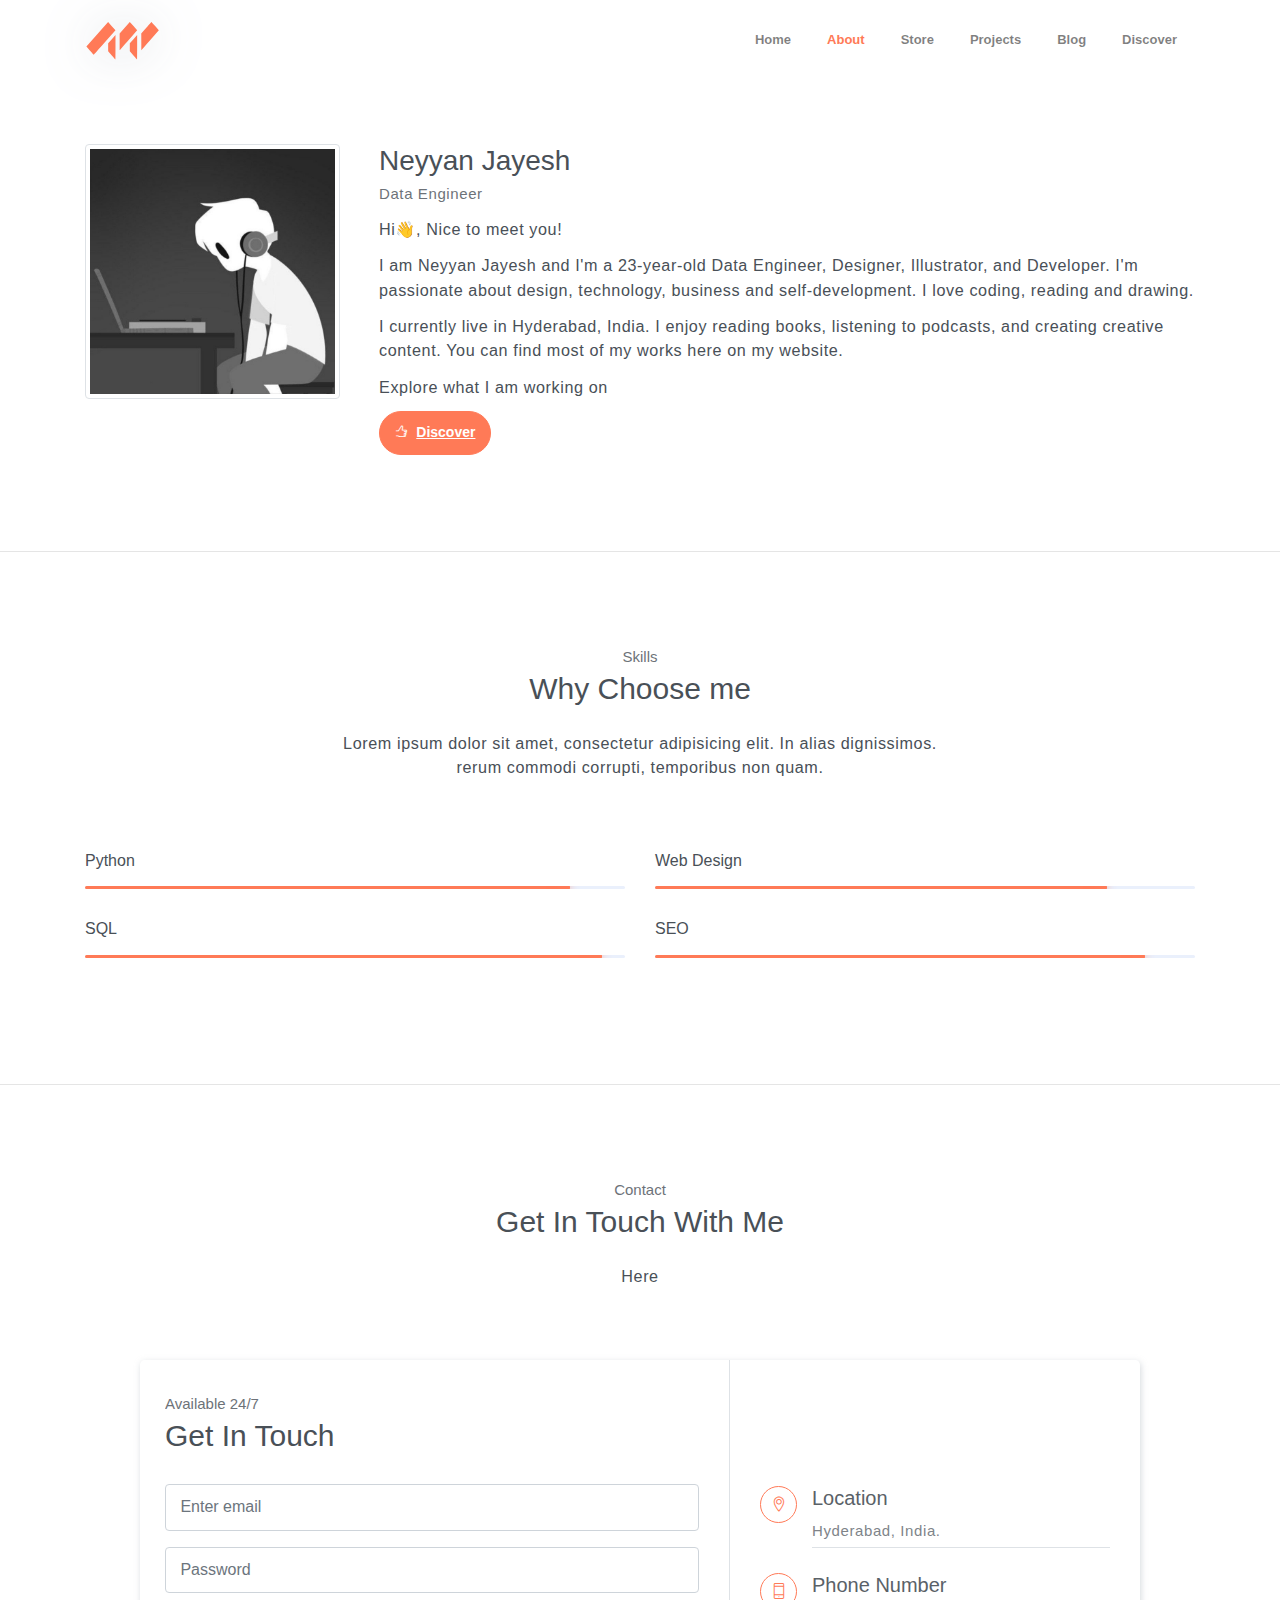
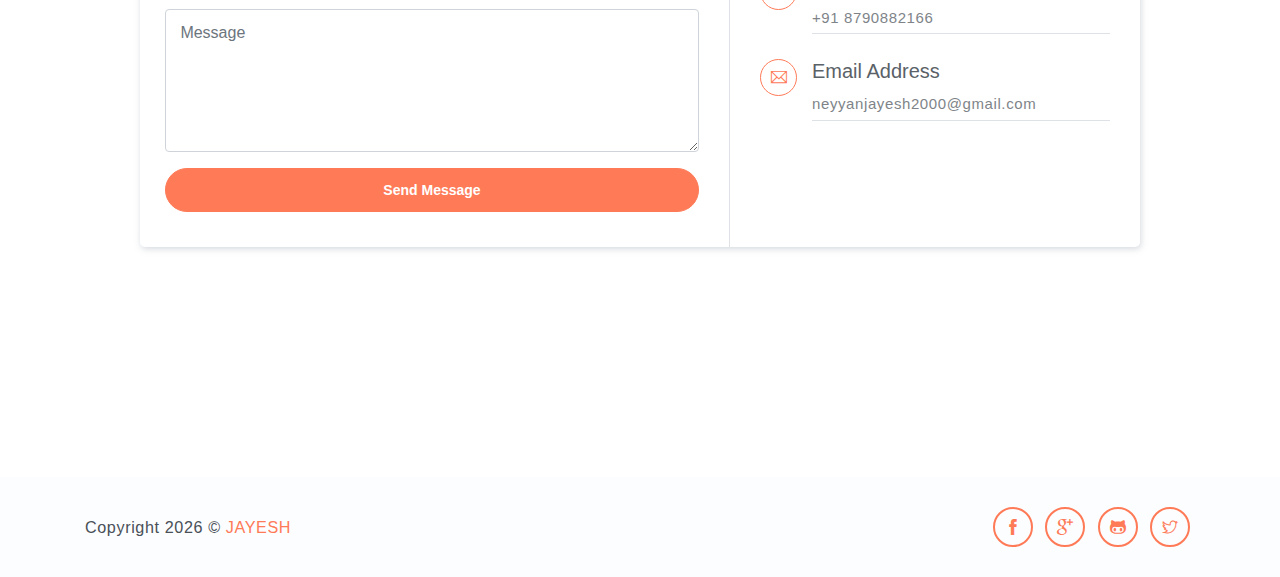
==== commit 19f5f021: "mm" ====
--- a/about.html
+++ b/about.html
@@ -80,7 +80,7 @@
                     <p>I currently live in Hyderabad, India. I enjoy reading books, listening to podcasts, and creating creative content. You can find
                        most of my works here on my website.</p>
                     <p> Explore what I am working on </p>
-                    <button class="btn btn-primary rounded"><i class="ti-thumb-up pr-1"></i> <a href="now.html"> <u>now</u></a></button>
+                    <button class="btn btn-primary rounded"><i class="ti-thumb-up pr-1"></i> <a href="now.html"></a><u>Discover</u></button>
                 </div>
             </div>
         </div>
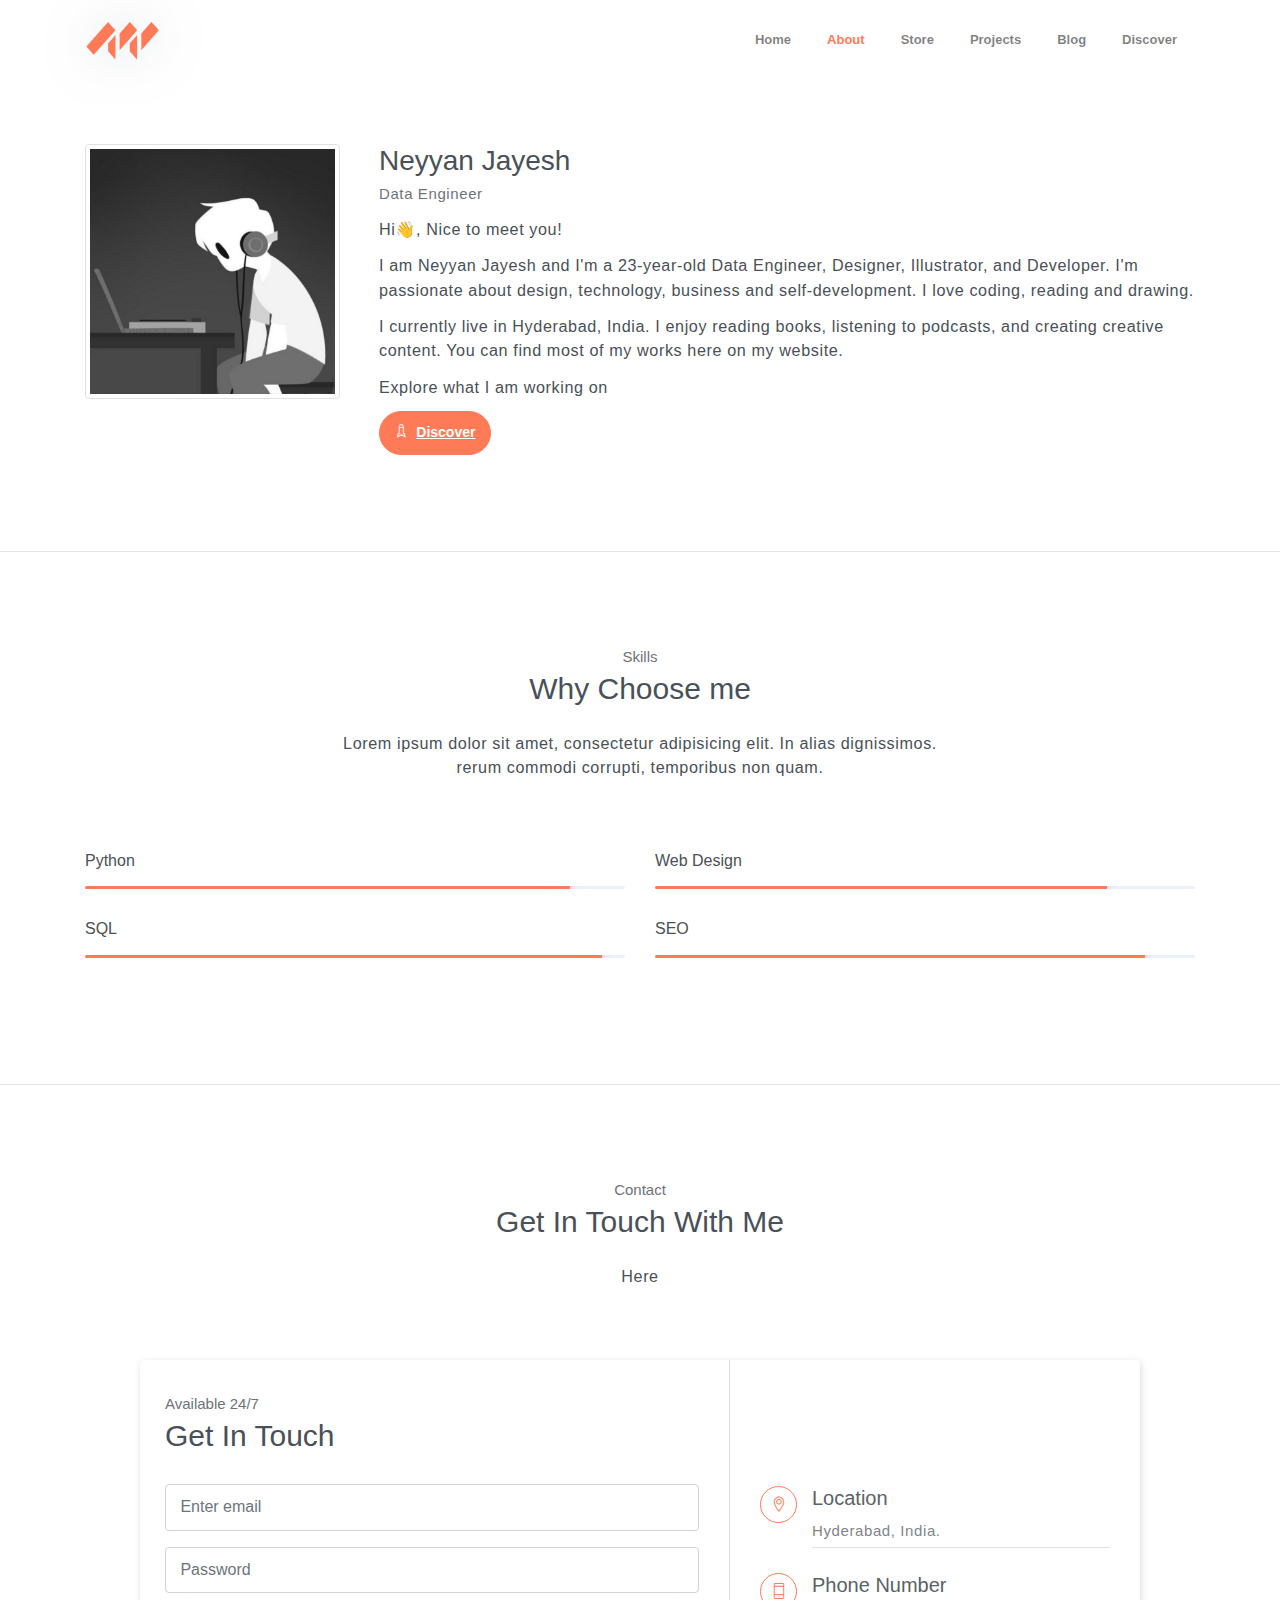
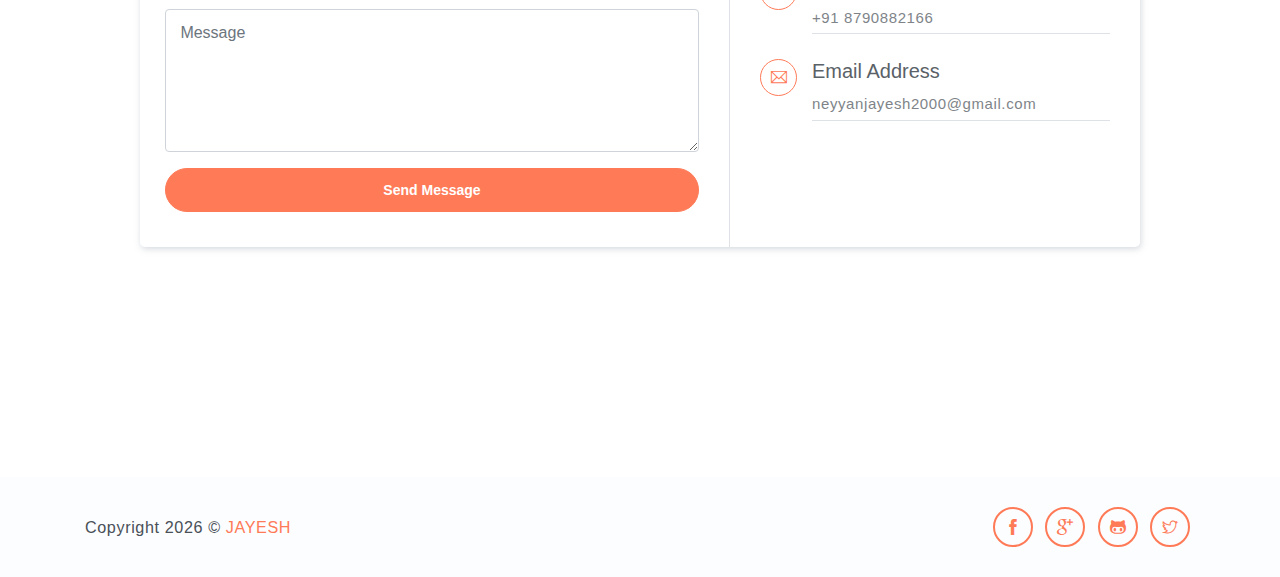
==== commit 38b2395a: "rocket" ====
--- a/about.html
+++ b/about.html
@@ -80,7 +80,7 @@
                     <p>I currently live in Hyderabad, India. I enjoy reading books, listening to podcasts, and creating creative content. You can find
                        most of my works here on my website.</p>
                     <p> Explore what I am working on </p>
-                    <button class="btn btn-primary rounded"><i class="ti-thumb-up pr-1"></i> <a href="now.html"></a><u>Discover</u></button>
+                    <button class="btn btn-primary rounded"><i class="ti-rocket pr-1"></i> <a href="now.html"></a><u>Discover</u></button>
                 </div>
             </div>
         </div>
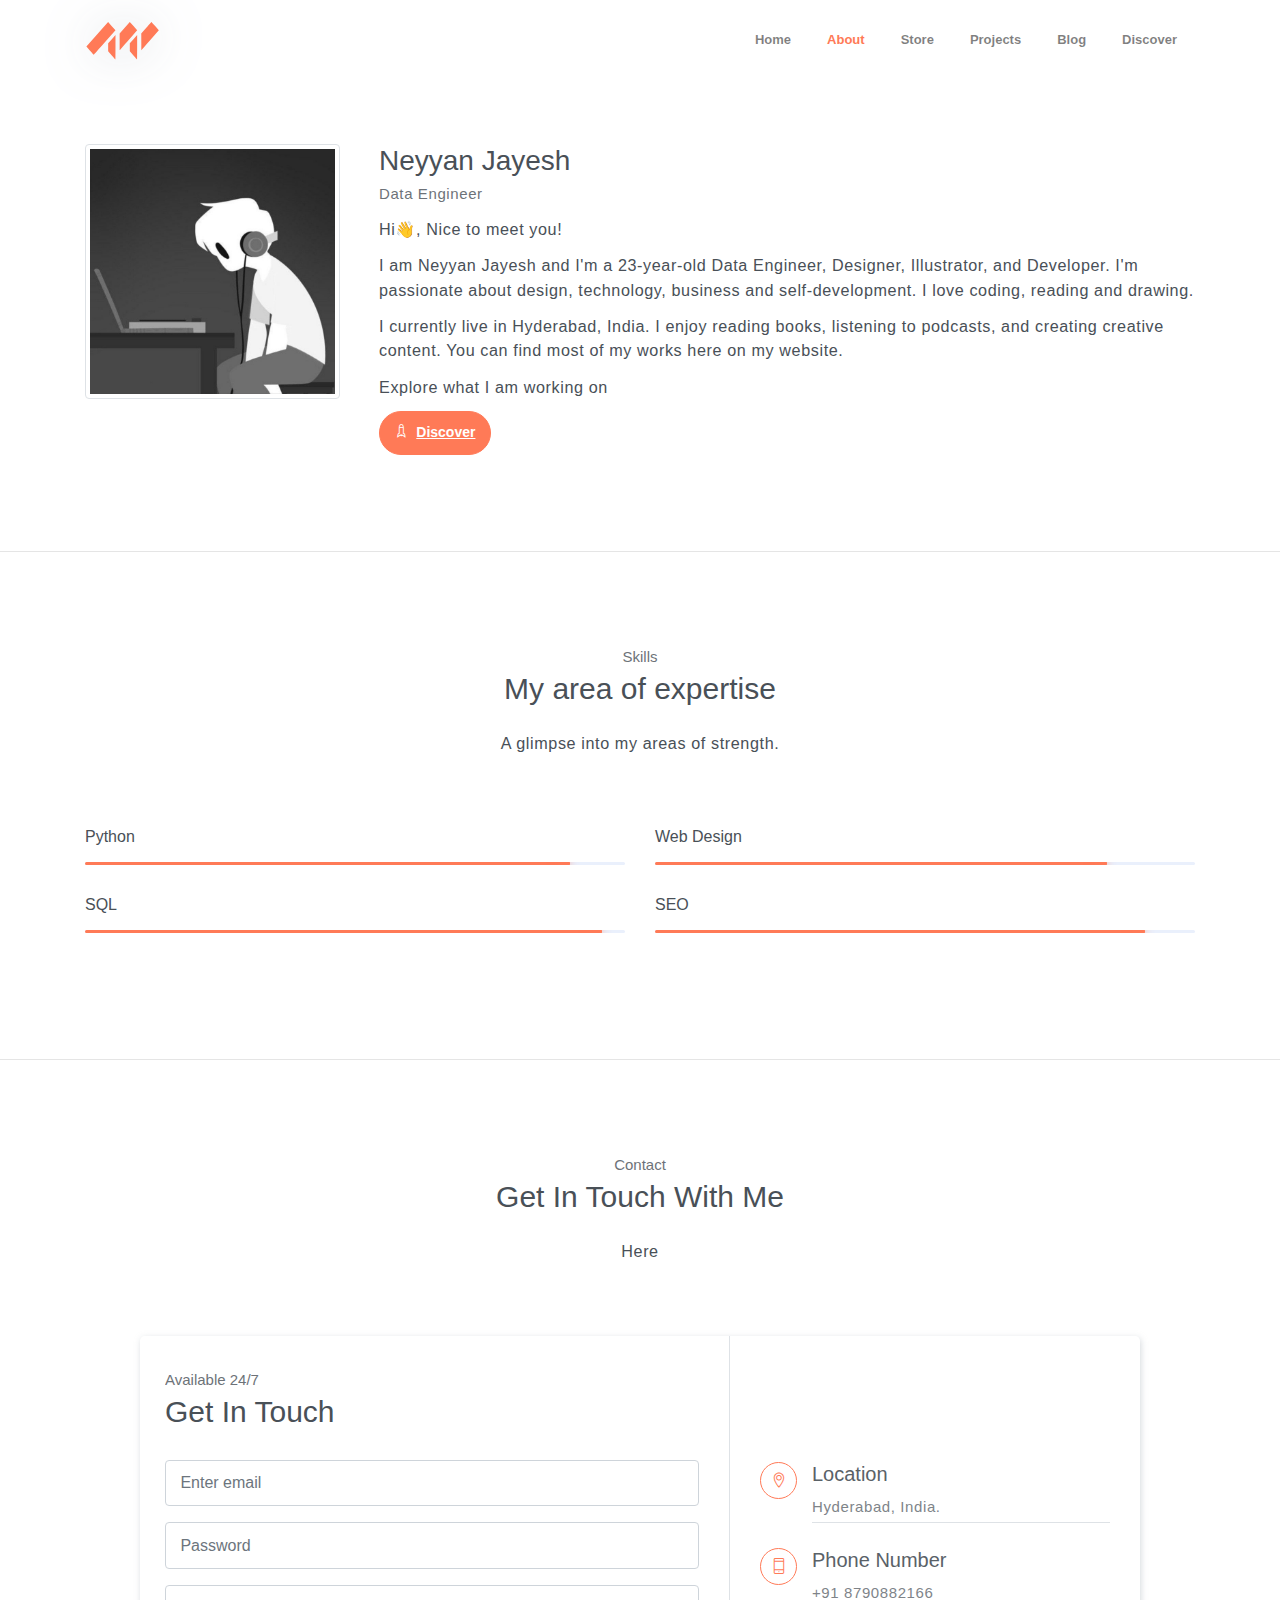
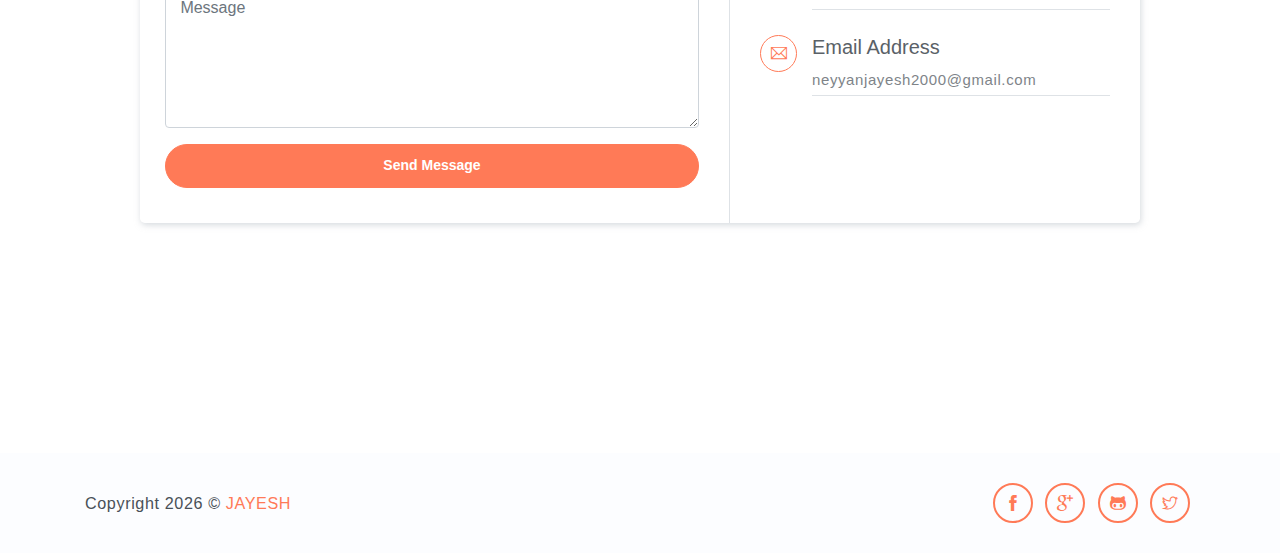
==== commit 7900045f: "sad" ====
--- a/about.html
+++ b/about.html
@@ -100,9 +100,8 @@
     <section class="section">
         <div class="container text-center">
             <h6 class="subtitle">Skills</h6>
-            <h6 class="section-title mb-4">Why Choose me</h6>
-            <p class="mb-5 pb-4">Lorem ipsum dolor sit amet, consectetur adipisicing elit. In alias dignissimos. <br> rerum
-                commodi corrupti, temporibus non quam.</p>
+            <h6 class="section-title mb-4">My area of expertise</h6>
+            <p class="mb-5 pb-4">A glimpse into my areas of strength.</p>
     
             <div class="row text-left">
                 <div class="col-sm-6">
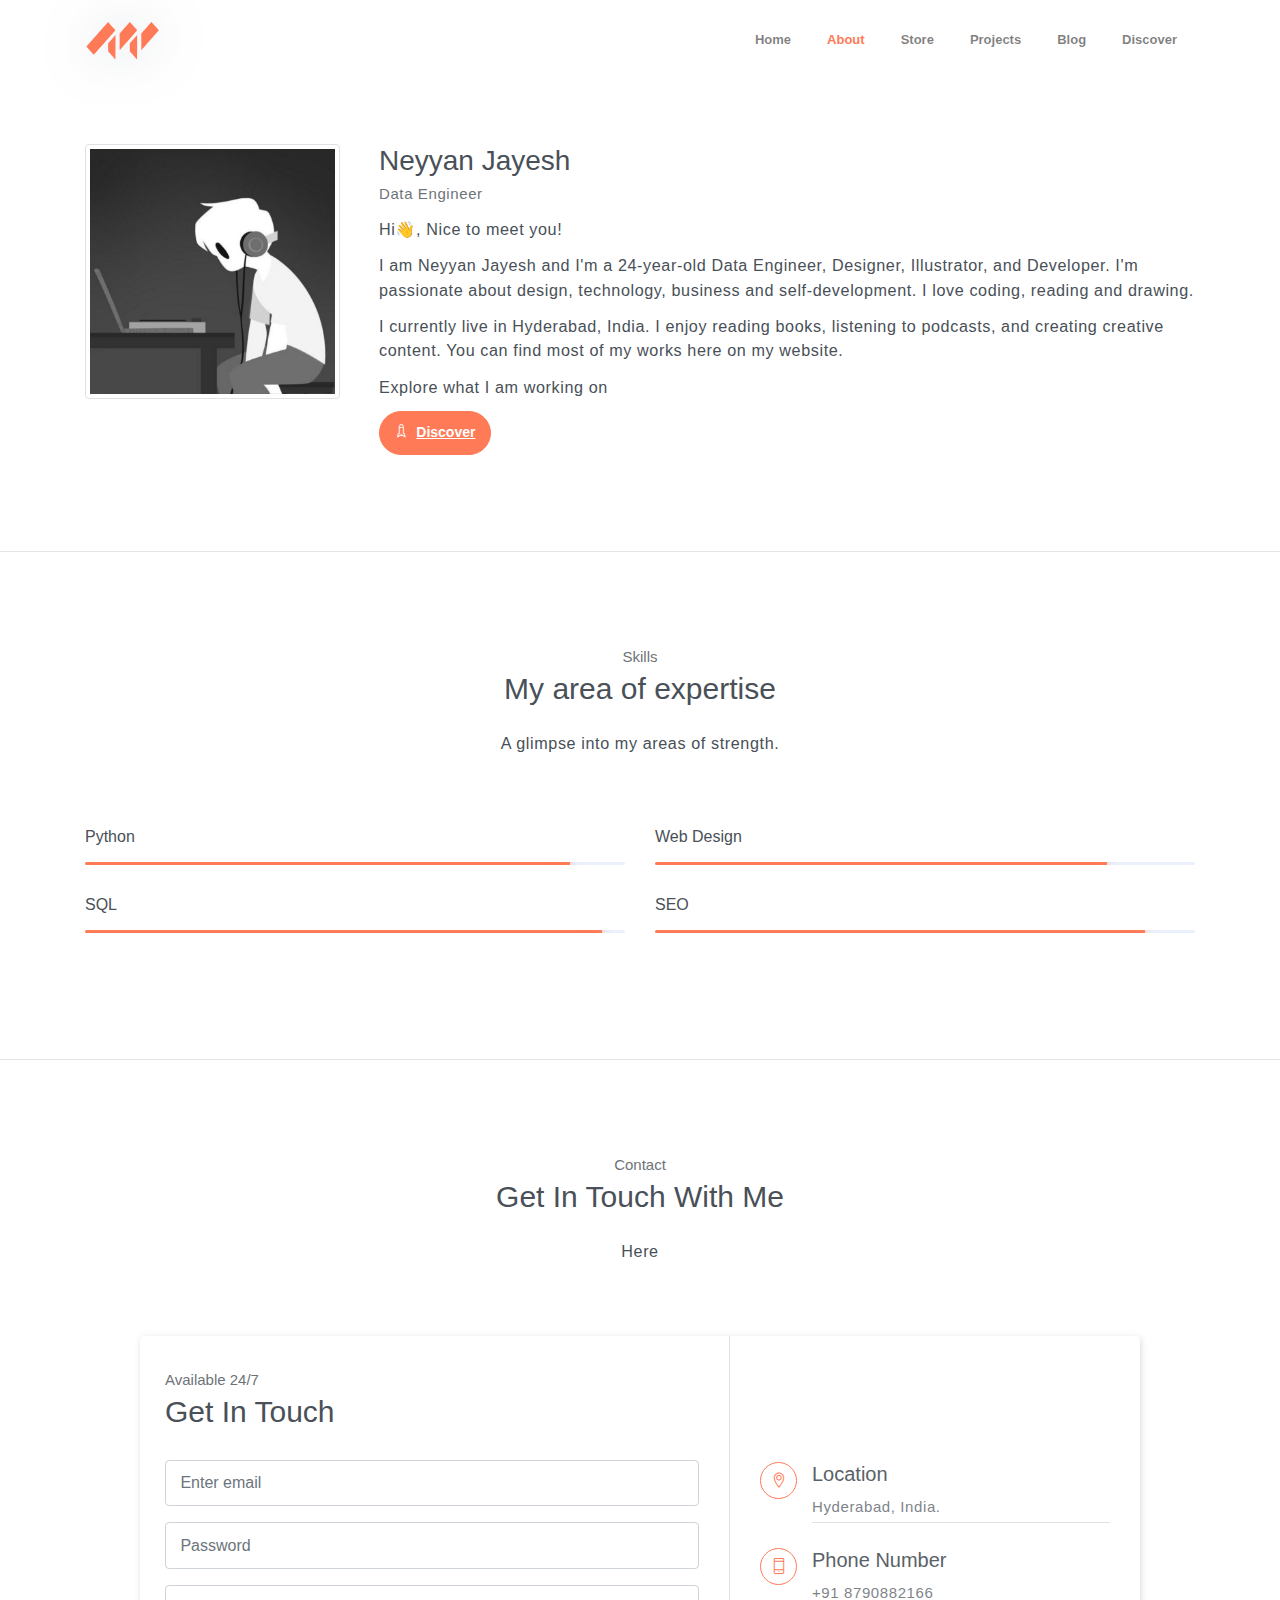
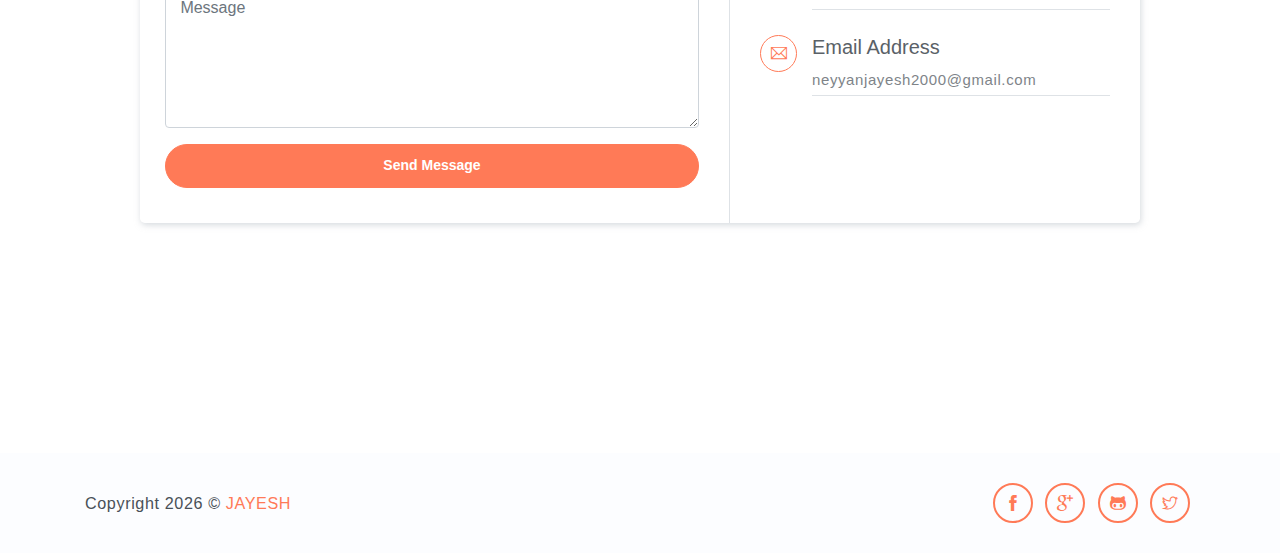
==== commit 5c1de428: "Update about.html" ====
--- a/about.html
+++ b/about.html
@@ -2,7 +2,7 @@
 <html lang="en">
 
 <head>
-    <title>Neyyan Jayesh | About</title>
+    <title>Jay🗦About🗧</title>
     <meta charset="UTF-8">
     <meta name="viewport" content="width=device-width, initial-scale=1.0">
     <meta name="keywords" content="Neyyan Jayesh" />
@@ -24,7 +24,14 @@
     <!-- font icons -->
     <link rel="stylesheet" href="assets/vendors/themify-icons/css/themify-icons.css">
     <!-- Bootstrap + Steller main styles -->
+    <!--Favicon section -->
     <link rel="stylesheet" href="assets/css/steller.css">
+    <link rel="apple-touch-icon" sizes="180x180" href="assets/imgs/apple-touch-icon.png">
+    <link rel="icon" type="image/png" sizes="32x32" href="assets/imgs/favicon-32x32.png">
+    <link rel="icon" type="image/png" sizes="16x16" href="assets/imgs/favicon-16x16.png">
+    <link rel="manifest" href="/site.webmanifest">
+    <!--Pinterest Tags-->
+    <meta name="p:domain_verify" content="44e056c0ca4a6aaa89a9dba50aea4145" />
 </head>
 
 <body data-spy="scroll" data-target=".navbar" data-offset="40" id="home">
@@ -73,7 +80,7 @@
                     <h6 class="title">Neyyan Jayesh</h6>
                     <p class="subtitle">Data Engineer</p>
                     <p>Hi👋, Nice to meet you!</p>
-                    <p>I am Neyyan Jayesh and I'm a 23-year-old Data Engineer, Designer, Illustrator, and Developer.
+                    <p>I am Neyyan Jayesh and I'm a 24-year-old Data Engineer, Designer, Illustrator, and Developer.
                     I'm passionate about design, technology, business and self-development. I love coding, reading and
                     drawing.
                     </p>
